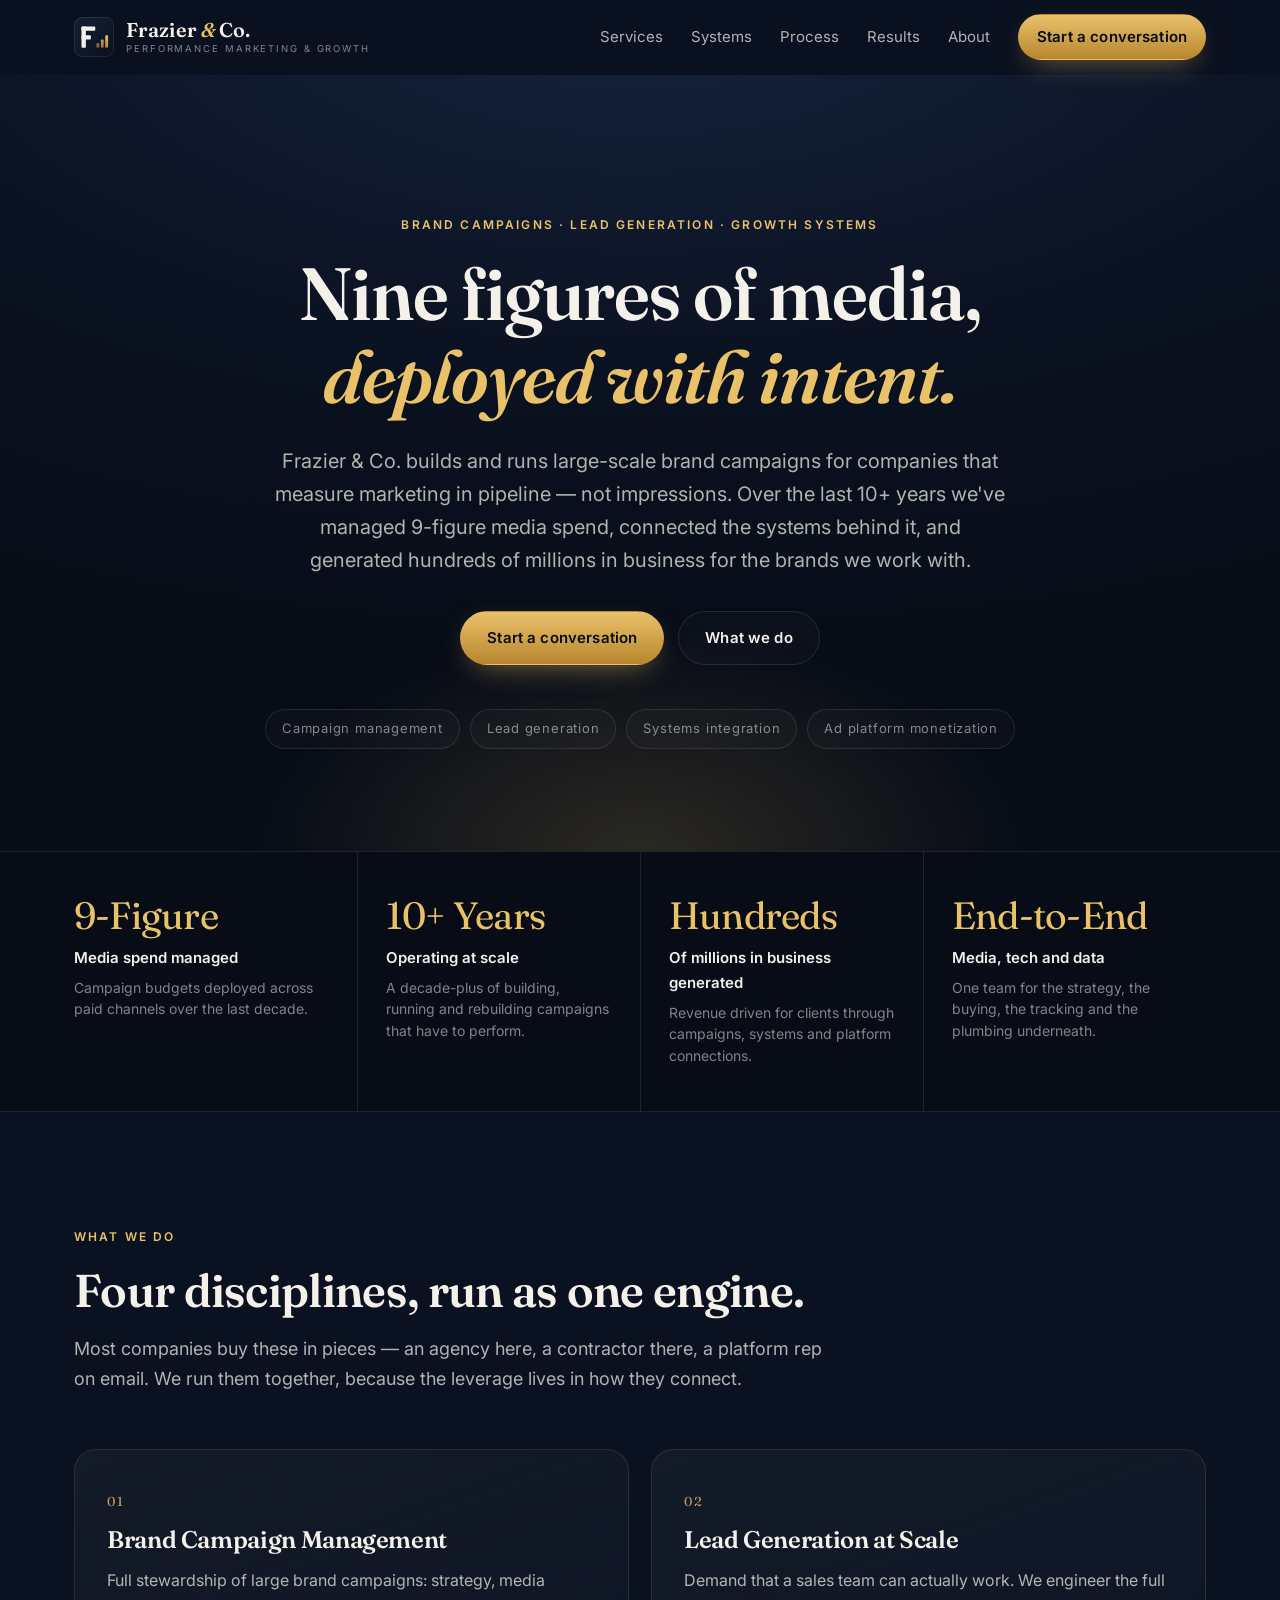
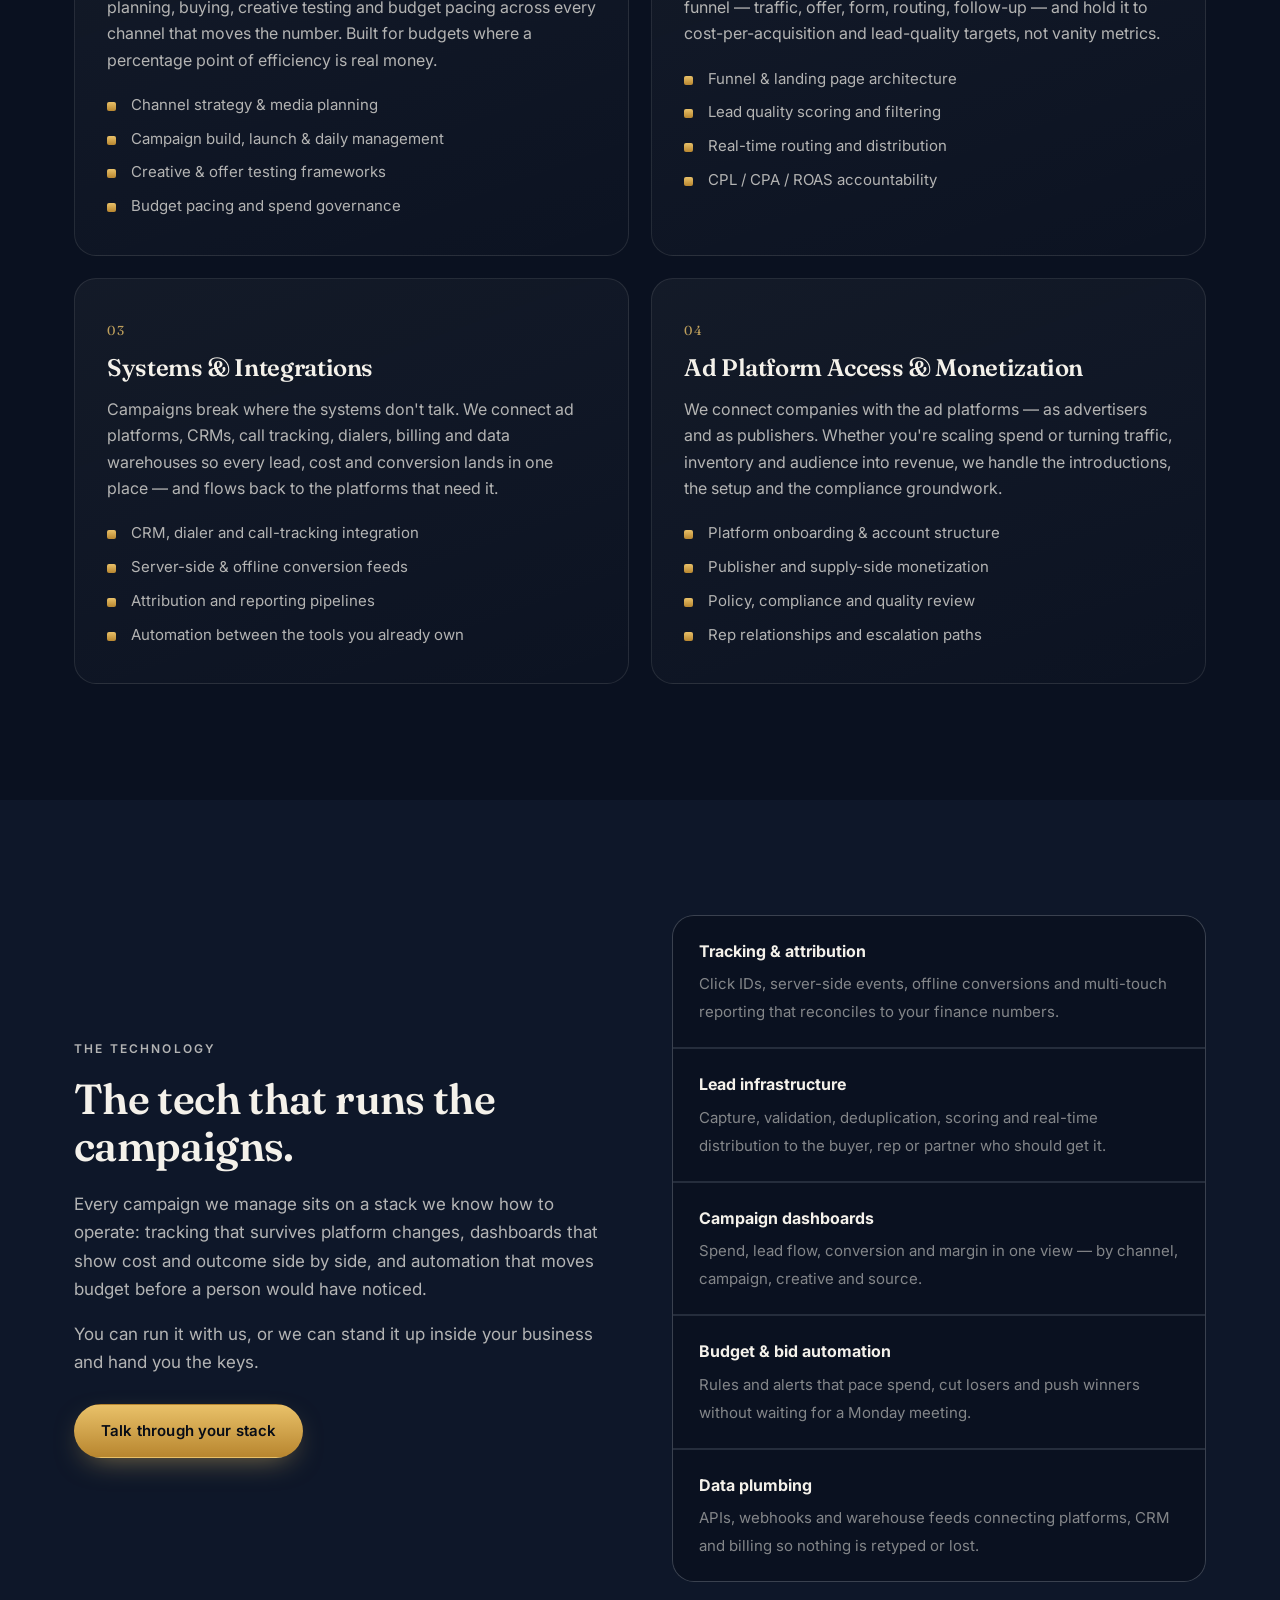
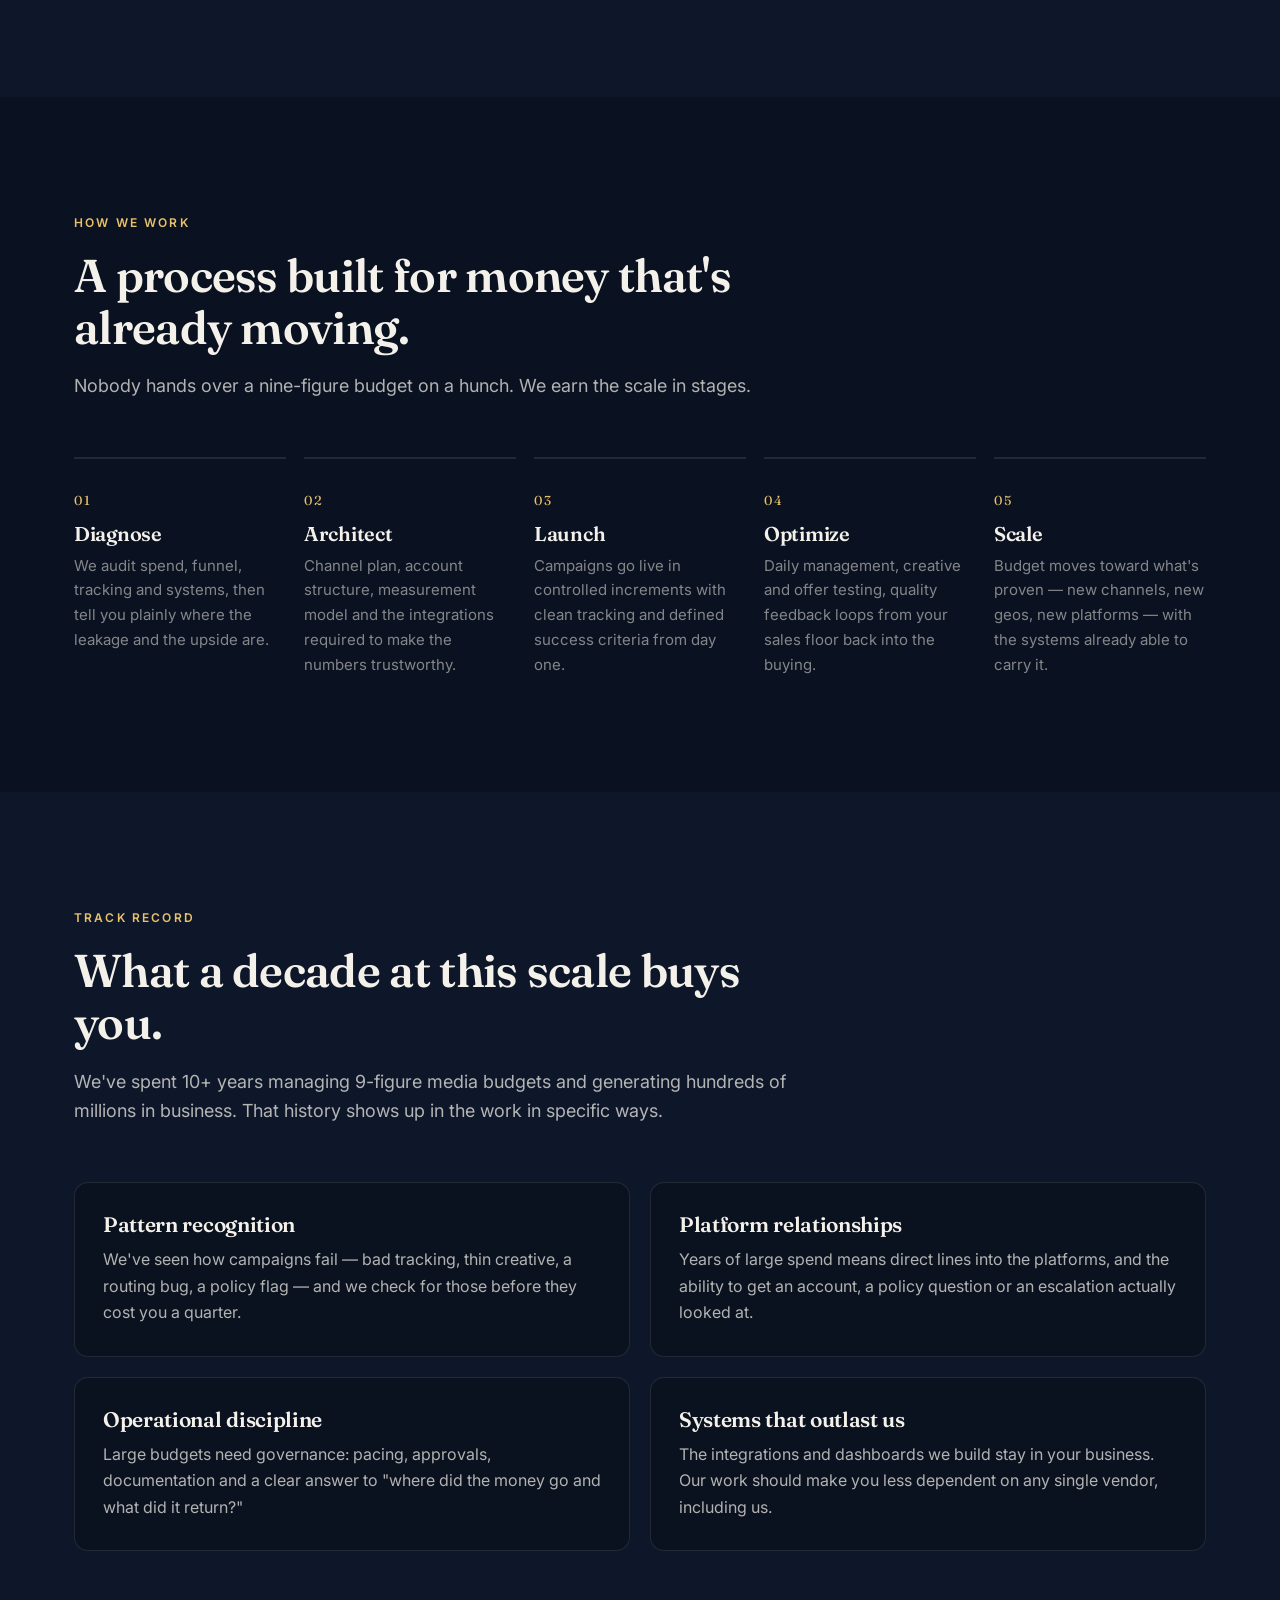
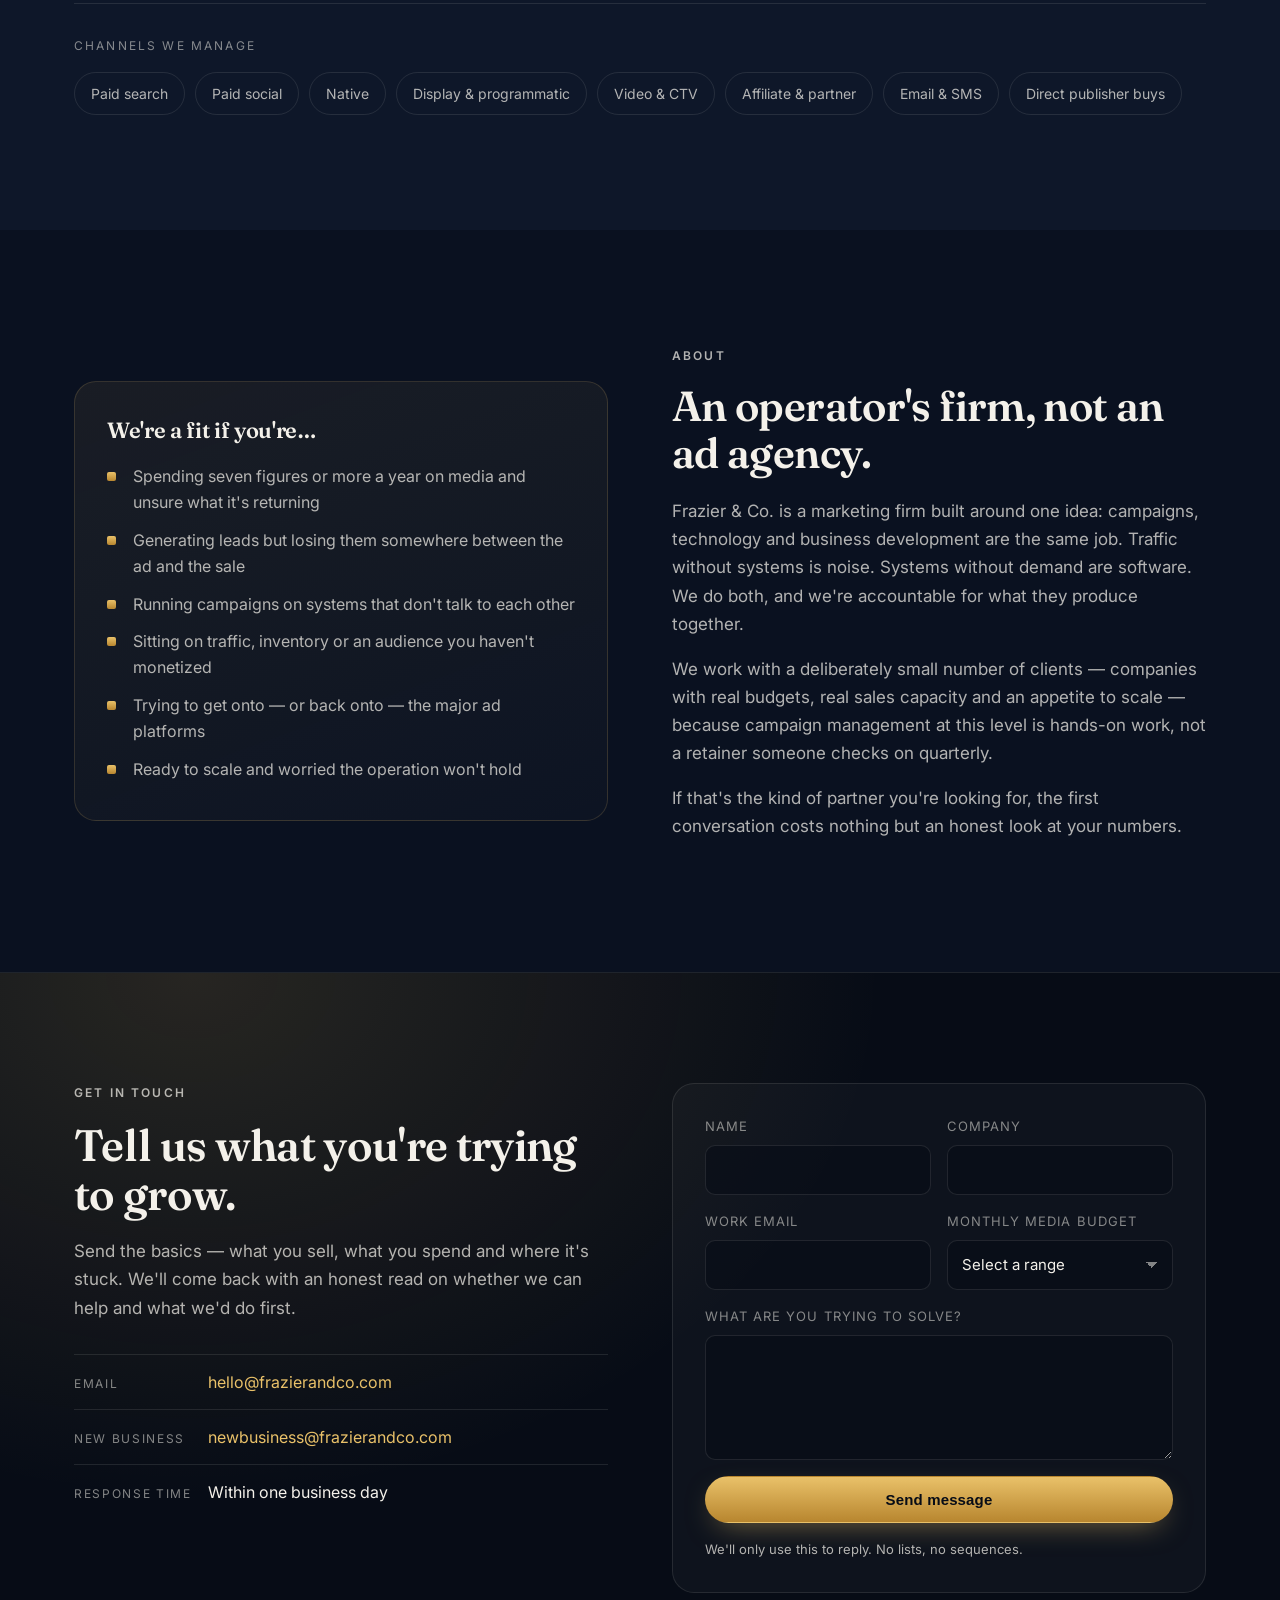
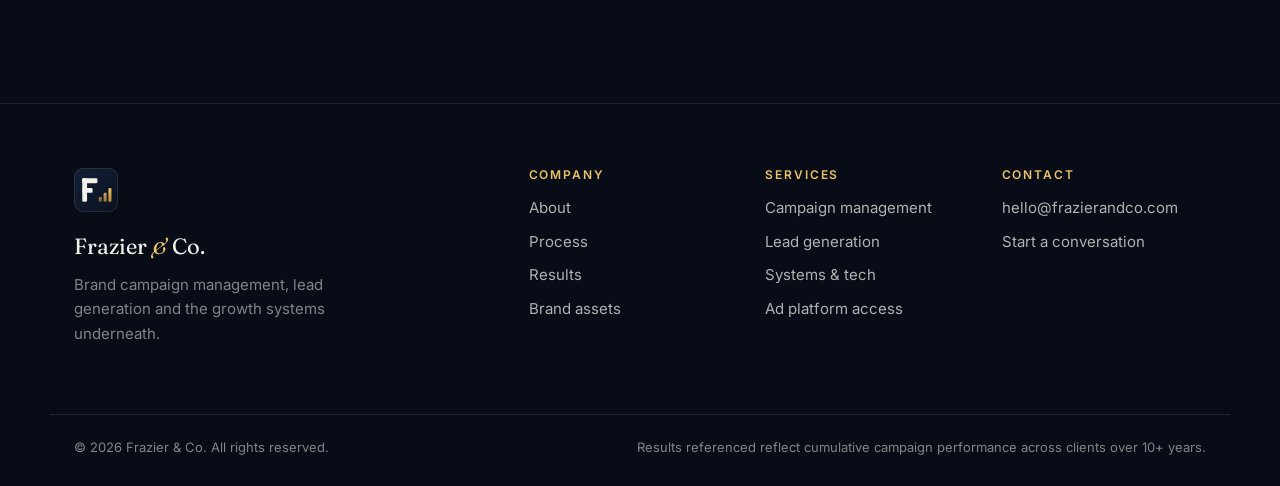
==== index.html @ ba2b641f "Add Frazier & Co. logo system and marketing website Builds the company's identity and public site fr" ====
<!DOCTYPE html>
<html lang="en">
<head>
<meta charset="utf-8">
<meta name="viewport" content="width=device-width, initial-scale=1">
<title>Frazier &amp; Co. — Brand Campaign Management &amp; Lead Generation at Scale</title>
<meta name="description" content="Frazier &amp; Co. builds and runs large-scale brand campaigns for lead generation. 9-figure media spend managed over 10+ years, hundreds of millions in business generated, plus the tech systems and ad-platform connections that make it run.">
<meta name="theme-color" content="#0A1120">
<link rel="icon" href="assets/img/favicon.svg" type="image/svg+xml">
<link rel="canonical" href="https://frazierandco.com/">
<meta property="og:type" content="website">
<meta property="og:title" content="Frazier &amp; Co. — Campaigns, Systems, Growth">
<meta property="og:description" content="Large-scale brand campaign management and lead generation. 9-figure media spend, 10+ years, hundreds of millions in business generated.">
<meta property="og:image" content="https://frazierandco.com/assets/img/og-image.png">
<meta property="og:image:width" content="1200">
<meta property="og:image:height" content="630">
<meta property="og:url" content="https://frazierandco.com/">
<meta name="twitter:card" content="summary_large_image">
<meta name="twitter:title" content="Frazier &amp; Co. — Campaigns, Systems, Growth">
<meta name="twitter:description" content="Large-scale brand campaign management and lead generation. 9-figure media spend, 10+ years, hundreds of millions in business generated.">
<meta name="twitter:image" content="https://frazierandco.com/assets/img/og-image.png">
<link rel="preconnect" href="https://fonts.googleapis.com">
<link rel="preconnect" href="https://fonts.gstatic.com" crossorigin>
<link href="https://fonts.googleapis.com/css2?family=Inter:wght@400;500;600;700&family=Fraunces:opsz,wght@9..144,500;9..144,600&display=swap" rel="stylesheet">
<link rel="stylesheet" href="assets/css/style.css">
</head>
<body>
<a class="skip" href="#main">Skip to content</a>

<header class="nav" id="nav">
  <div class="wrap nav__inner">
    <a class="brand" href="#top" aria-label="Frazier &amp; Co. home">
      <img class="brand__mark" src="assets/img/logo-mark.svg" alt="" width="40" height="40">
      <span class="brand__text">
        <span class="brand__name">Frazier <span class="amp">&amp;</span> Co.</span>
        <span class="brand__tag">Performance Marketing &amp; Growth</span>
      </span>
    </a>
    <nav class="nav__links" id="navLinks" aria-label="Primary">
      <a href="#services">Services</a>
      <a href="#systems">Systems</a>
      <a href="#process">Process</a>
      <a href="#results">Results</a>
      <a href="#about">About</a>
      <a class="btn btn--sm btn--gold" href="#contact">Start a conversation</a>
    </nav>
    <button class="nav__toggle" id="navToggle" aria-expanded="false" aria-controls="navLinks" aria-label="Toggle navigation">
      <span></span><span></span><span></span>
    </button>
  </div>
</header>

<main id="main">
<section class="hero" id="top">
  <div class="hero__glow" aria-hidden="true"></div>
  <div class="wrap hero__inner">
    <p class="eyebrow reveal">Brand campaigns · Lead generation · Growth systems</p>
    <h1 class="hero__title reveal">Nine figures of media, <em>deployed with intent.</em></h1>
    <p class="hero__lede reveal">Frazier &amp; Co. builds and runs large-scale brand campaigns for companies that measure marketing in pipeline — not impressions. Over the last 10+ years we've managed 9-figure media spend, connected the systems behind it, and generated hundreds of millions in business for the brands we work with.</p>
    <div class="hero__cta reveal">
      <a class="btn btn--gold" href="#contact">Start a conversation</a>
      <a class="btn btn--ghost" href="#services">What we do</a>
    </div>
    <ul class="hero__proof reveal" aria-label="At a glance">
      <li>Campaign management</li>
      <li>Lead generation</li>
      <li>Systems integration</li>
      <li>Ad platform monetization</li>
    </ul>
  </div>
</section>

<section class="stats" aria-label="By the numbers">
  <div class="wrap stats__grid">
    <div class="stat reveal">
      <span class="stat__num" data-count="9" data-suffix="-Figure">9-Figure</span>
      <span class="stat__label">Media spend managed</span>
      <span class="stat__note">Campaign budgets deployed across paid channels over the last decade.</span>
    </div>
    <div class="stat reveal">
      <span class="stat__num" data-count="10" data-suffix="+ Years">10+ Years</span>
      <span class="stat__label">Operating at scale</span>
      <span class="stat__note">A decade-plus of building, running and rebuilding campaigns that have to perform.</span>
    </div>
    <div class="stat reveal">
      <span class="stat__num">Hundreds</span>
      <span class="stat__label">Of millions in business generated</span>
      <span class="stat__note">Revenue driven for clients through campaigns, systems and platform connections.</span>
    </div>
    <div class="stat reveal">
      <span class="stat__num">End&#8209;to&#8209;End</span>
      <span class="stat__label">Media, tech and data</span>
      <span class="stat__note">One team for the strategy, the buying, the tracking and the plumbing underneath.</span>
    </div>
  </div>
</section>

<section class="section" id="services">
  <div class="wrap">
    <header class="section__head reveal">
      <p class="eyebrow">What we do</p>
      <h2>Four disciplines, run as one engine.</h2>
      <p class="section__lede">Most companies buy these in pieces — an agency here, a contractor there, a platform rep on email. We run them together, because the leverage lives in how they connect.</p>
    </header>
    <div class="cards">
      <article class="card reveal">
        <span class="card__num">01</span>
        <h3>Brand Campaign Management</h3>
        <p>Full stewardship of large brand campaigns: strategy, media planning, buying, creative testing and budget pacing across every channel that moves the number. Built for budgets where a percentage point of efficiency is real money.</p>
        <ul class="ticks">
          <li>Channel strategy &amp; media planning</li>
          <li>Campaign build, launch &amp; daily management</li>
          <li>Creative &amp; offer testing frameworks</li>
          <li>Budget pacing and spend governance</li>
        </ul>
      </article>
      <article class="card reveal">
        <span class="card__num">02</span>
        <h3>Lead Generation at Scale</h3>
        <p>Demand that a sales team can actually work. We engineer the full funnel — traffic, offer, form, routing, follow-up — and hold it to cost-per-acquisition and lead-quality targets, not vanity metrics.</p>
        <ul class="ticks">
          <li>Funnel &amp; landing page architecture</li>
          <li>Lead quality scoring and filtering</li>
          <li>Real-time routing and distribution</li>
          <li>CPL / CPA / ROAS accountability</li>
        </ul>
      </article>
      <article class="card reveal">
        <span class="card__num">03</span>
        <h3>Systems &amp; Integrations</h3>
        <p>Campaigns break where the systems don't talk. We connect ad platforms, CRMs, call tracking, dialers, billing and data warehouses so every lead, cost and conversion lands in one place — and flows back to the platforms that need it.</p>
        <ul class="ticks">
          <li>CRM, dialer and call-tracking integration</li>
          <li>Server-side &amp; offline conversion feeds</li>
          <li>Attribution and reporting pipelines</li>
          <li>Automation between the tools you already own</li>
        </ul>
      </article>
      <article class="card reveal">
        <span class="card__num">04</span>
        <h3>Ad Platform Access &amp; Monetization</h3>
        <p>We connect companies with the ad platforms — as advertisers and as publishers. Whether you're scaling spend or turning traffic, inventory and audience into revenue, we handle the introductions, the setup and the compliance groundwork.</p>
        <ul class="ticks">
          <li>Platform onboarding &amp; account structure</li>
          <li>Publisher and supply-side monetization</li>
          <li>Policy, compliance and quality review</li>
          <li>Rep relationships and escalation paths</li>
        </ul>
      </article>
    </div>
  </div>
</section>

<section class="section section--alt" id="systems">
  <div class="wrap split">
    <div class="split__text reveal">
      <p class="eyebrow">The technology</p>
      <h2>The tech that runs the campaigns.</h2>
      <p>Every campaign we manage sits on a stack we know how to operate: tracking that survives platform changes, dashboards that show cost and outcome side by side, and automation that moves budget before a person would have noticed.</p>
      <p>You can run it with us, or we can stand it up inside your business and hand you the keys.</p>
      <div class="split__cta">
        <a class="btn btn--gold" href="#contact">Talk through your stack</a>
      </div>
    </div>
    <ul class="tech reveal">
      <li><strong>Tracking &amp; attribution</strong><span>Click IDs, server-side events, offline conversions and multi-touch reporting that reconciles to your finance numbers.</span></li>
      <li><strong>Lead infrastructure</strong><span>Capture, validation, deduplication, scoring and real-time distribution to the buyer, rep or partner who should get it.</span></li>
      <li><strong>Campaign dashboards</strong><span>Spend, lead flow, conversion and margin in one view — by channel, campaign, creative and source.</span></li>
      <li><strong>Budget &amp; bid automation</strong><span>Rules and alerts that pace spend, cut losers and push winners without waiting for a Monday meeting.</span></li>
      <li><strong>Data plumbing</strong><span>APIs, webhooks and warehouse feeds connecting platforms, CRM and billing so nothing is retyped or lost.</span></li>
    </ul>
  </div>
</section>

<section class="section" id="process">
  <div class="wrap">
    <header class="section__head reveal">
      <p class="eyebrow">How we work</p>
      <h2>A process built for money that's already moving.</h2>
      <p class="section__lede">Nobody hands over a nine-figure budget on a hunch. We earn the scale in stages.</p>
    </header>
    <ol class="steps">
      <li class="step reveal"><span class="step__n">01</span><h3>Diagnose</h3><p>We audit spend, funnel, tracking and systems, then tell you plainly where the leakage and the upside are.</p></li>
      <li class="step reveal"><span class="step__n">02</span><h3>Architect</h3><p>Channel plan, account structure, measurement model and the integrations required to make the numbers trustworthy.</p></li>
      <li class="step reveal"><span class="step__n">03</span><h3>Launch</h3><p>Campaigns go live in controlled increments with clean tracking and defined success criteria from day one.</p></li>
      <li class="step reveal"><span class="step__n">04</span><h3>Optimize</h3><p>Daily management, creative and offer testing, quality feedback loops from your sales floor back into the buying.</p></li>
      <li class="step reveal"><span class="step__n">05</span><h3>Scale</h3><p>Budget moves toward what's proven — new channels, new geos, new platforms — with the systems already able to carry it.</p></li>
    </ol>
  </div>
</section>

<section class="section section--alt" id="results">
  <div class="wrap">
    <header class="section__head reveal">
      <p class="eyebrow">Track record</p>
      <h2>What a decade at this scale buys you.</h2>
      <p class="section__lede">We've spent 10+ years managing 9-figure media budgets and generating hundreds of millions in business. That history shows up in the work in specific ways.</p>
    </header>
    <div class="results">
      <div class="result reveal"><h3>Pattern recognition</h3><p>We've seen how campaigns fail — bad tracking, thin creative, a routing bug, a policy flag — and we check for those before they cost you a quarter.</p></div>
      <div class="result reveal"><h3>Platform relationships</h3><p>Years of large spend means direct lines into the platforms, and the ability to get an account, a policy question or an escalation actually looked at.</p></div>
      <div class="result reveal"><h3>Operational discipline</h3><p>Large budgets need governance: pacing, approvals, documentation and a clear answer to "where did the money go and what did it return?"</p></div>
      <div class="result reveal"><h3>Systems that outlast us</h3><p>The integrations and dashboards we build stay in your business. Our work should make you less dependent on any single vendor, including us.</p></div>
    </div>
    <div class="channels reveal">
      <p class="channels__label">Channels we manage</p>
      <ul>
        <li>Paid search</li><li>Paid social</li><li>Native</li><li>Display &amp; programmatic</li>
        <li>Video &amp; CTV</li><li>Affiliate &amp; partner</li><li>Email &amp; SMS</li><li>Direct publisher buys</li>
      </ul>
    </div>
  </div>
</section>

<section class="section" id="about">
  <div class="wrap split split--reverse">
    <div class="split__text reveal">
      <p class="eyebrow">About</p>
      <h2>An operator's firm, not an ad agency.</h2>
      <p>Frazier &amp; Co. is a marketing firm built around one idea: campaigns, technology and business development are the same job. Traffic without systems is noise. Systems without demand are software. We do both, and we're accountable for what they produce together.</p>
      <p>We work with a deliberately small number of clients — companies with real budgets, real sales capacity and an appetite to scale — because campaign management at this level is hands-on work, not a retainer someone checks on quarterly.</p>
      <p>If that's the kind of partner you're looking for, the first conversation costs nothing but an honest look at your numbers.</p>
    </div>
    <div class="who reveal">
      <h3>We're a fit if you're…</h3>
      <ul class="ticks ticks--lg">
        <li>Spending seven figures or more a year on media and unsure what it's returning</li>
        <li>Generating leads but losing them somewhere between the ad and the sale</li>
        <li>Running campaigns on systems that don't talk to each other</li>
        <li>Sitting on traffic, inventory or an audience you haven't monetized</li>
        <li>Trying to get onto — or back onto — the major ad platforms</li>
        <li>Ready to scale and worried the operation won't hold</li>
      </ul>
    </div>
  </div>
</section>

<section class="cta" id="contact">
  <div class="wrap cta__inner">
    <div class="cta__text reveal">
      <p class="eyebrow">Get in touch</p>
      <h2>Tell us what you're trying to grow.</h2>
      <p>Send the basics — what you sell, what you spend and where it's stuck. We'll come back with an honest read on whether we can help and what we'd do first.</p>
      <dl class="contact-list">
        <div><dt>Email</dt><dd><a href="mailto:hello@frazierandco.com">hello@frazierandco.com</a></dd></div>
        <div><dt>New business</dt><dd><a href="mailto:newbusiness@frazierandco.com">newbusiness@frazierandco.com</a></dd></div>
        <div><dt>Response time</dt><dd>Within one business day</dd></div>
      </dl>
    </div>
    <form class="form reveal" id="contactForm" novalidate>
      <div class="field">
        <label for="name">Name</label>
        <input id="name" name="name" type="text" autocomplete="name" required>
      </div>
      <div class="field">
        <label for="company">Company</label>
        <input id="company" name="company" type="text" autocomplete="organization">
      </div>
      <div class="field">
        <label for="email">Work email</label>
        <input id="email" name="email" type="email" autocomplete="email" required>
      </div>
      <div class="field">
        <label for="budget">Monthly media budget</label>
        <select id="budget" name="budget">
          <option value="">Select a range</option>
          <option>Under $50k</option>
          <option>$50k – $250k</option>
          <option>$250k – $1M</option>
          <option>$1M+</option>
          <option>Not buying media yet</option>
        </select>
      </div>
      <div class="field field--full">
        <label for="message">What are you trying to solve?</label>
        <textarea id="message" name="message" rows="4" required></textarea>
      </div>
      <button class="btn btn--gold btn--full" type="submit">Send message</button>
      <p class="form__note" id="formNote" role="status">We'll only use this to reply. No lists, no sequences.</p>
    </form>
  </div>
</section>
</main>

<footer class="footer">
  <div class="wrap footer__inner">
    <div class="footer__brand">
      <img src="assets/img/logo-mark.svg" alt="" width="44" height="44">
      <p class="footer__name">Frazier <span class="amp">&amp;</span> Co.</p>
      <p class="footer__blurb">Brand campaign management, lead generation and the growth systems underneath.</p>
    </div>
    <nav class="footer__nav" aria-label="Footer">
      <div>
        <h4>Company</h4>
        <a href="#about">About</a>
        <a href="#process">Process</a>
        <a href="#results">Results</a>
        <a href="brand.html">Brand assets</a>
      </div>
      <div>
        <h4>Services</h4>
        <a href="#services">Campaign management</a>
        <a href="#services">Lead generation</a>
        <a href="#systems">Systems &amp; tech</a>
        <a href="#services">Ad platform access</a>
      </div>
      <div>
        <h4>Contact</h4>
        <a href="mailto:hello@frazierandco.com">hello@frazierandco.com</a>
        <a href="#contact">Start a conversation</a>
      </div>
    </nav>
  </div>
  <div class="wrap footer__base">
    <p>&copy; <span id="year">2026</span> Frazier &amp; Co. All rights reserved.</p>
    <p>Results referenced reflect cumulative campaign performance across clients over 10+ years.</p>
  </div>
</footer>

<script src="assets/js/main.js"></script>
</body>
</html>
---- assets/css/style.css ----
/* Frazier & Co. — brand stylesheet
   Palette: ink navy ground, bone type, gold accent. */

:root{
  --ink-900:#070C16;
  --ink-800:#0A1120;
  --ink-700:#0E1729;
  --ink-600:#132038;
  --line:rgba(233,193,105,.16);
  --line-soft:rgba(244,241,234,.10);
  --bone:#F4F1EA;
  --bone-dim:rgba(244,241,234,.72);
  --bone-faint:rgba(244,241,234,.52);
  --gold:#E9C169;
  --gold-deep:#B8862F;
  --radius:14px;
  --radius-lg:22px;
  --wrap:1180px;
  --sans:'Inter','Helvetica Neue',Helvetica,Arial,sans-serif;
  --display:'Fraunces',Georgia,'Times New Roman',serif;
  --ease:cubic-bezier(.22,.61,.36,1);
}

*,*::before,*::after{box-sizing:border-box}
html{scroll-behavior:smooth;-webkit-text-size-adjust:100%}
body{
  margin:0;background:var(--ink-800);color:var(--bone);
  font-family:var(--sans);font-size:17px;line-height:1.65;
  -webkit-font-smoothing:antialiased;overflow-x:hidden;
}
img{max-width:100%;display:block}
a{color:inherit}
h1,h2,h3,h4{font-family:var(--display);font-weight:600;line-height:1.12;letter-spacing:-.015em;margin:0}
p{margin:0 0 1em}
.wrap{width:100%;max-width:var(--wrap);margin:0 auto;padding:0 24px}
.skip{position:absolute;left:-9999px}
.skip:focus{left:16px;top:16px;z-index:100;background:var(--gold);color:var(--ink-900);padding:10px 16px;border-radius:8px}
:focus-visible{outline:2px solid var(--gold);outline-offset:3px}
.amp{font-family:var(--display);font-style:italic;color:var(--gold)}

.eyebrow{
  font-size:12px;letter-spacing:.18em;text-transform:uppercase;
  color:var(--gold);font-weight:600;margin:0 0 18px;
}

/* ---------- buttons ---------- */
.btn{
  display:inline-flex;align-items:center;justify-content:center;gap:8px;
  font-size:15px;font-weight:600;letter-spacing:.01em;text-decoration:none;
  padding:14px 26px;border-radius:999px;border:1px solid transparent;cursor:pointer;
  white-space:nowrap;flex:0 0 auto;
  transition:transform .2s var(--ease),background .2s var(--ease),border-color .2s var(--ease),box-shadow .2s var(--ease);
}
.btn--gold{
  background:linear-gradient(180deg,var(--gold),var(--gold-deep));color:var(--ink-900);
  box-shadow:0 10px 30px -12px rgba(233,193,105,.6);
}
.btn--gold:hover{transform:translateY(-2px);box-shadow:0 16px 38px -14px rgba(233,193,105,.75)}
.btn--ghost{border-color:var(--line-soft);color:var(--bone);background:rgba(244,241,234,.02)}
.btn--ghost:hover{border-color:var(--gold);color:var(--gold);transform:translateY(-2px)}
.btn--sm{padding:10px 18px;font-size:14px}
.btn--full{width:100%}

/* ---------- nav ---------- */
.nav{position:sticky;top:0;z-index:60;backdrop-filter:blur(14px);
  background:rgba(10,17,32,.72);border-bottom:1px solid transparent;transition:border-color .3s,background .3s}
.nav.is-stuck{border-bottom-color:var(--line-soft);background:rgba(7,12,22,.92)}
.nav__inner{display:flex;align-items:center;justify-content:space-between;gap:20px;height:74px}
.brand{display:flex;align-items:center;gap:12px;text-decoration:none}
.brand__mark{width:40px;height:40px}
.brand__text{display:flex;flex-direction:column;line-height:1.1}
.brand__name{font-family:var(--display);font-size:20px;font-weight:600;letter-spacing:.005em}
.brand__tag{font-size:9.5px;letter-spacing:.2em;text-transform:uppercase;color:var(--bone-faint);margin-top:3px}
.nav__links{display:flex;align-items:center;gap:28px}
.nav__links a{font-size:15px;text-decoration:none;color:var(--bone-dim);white-space:nowrap;transition:color .2s}
.nav__links a:hover{color:var(--bone)}
.nav__links .btn{color:var(--ink-900)}
.nav__toggle{display:none;flex-direction:column;gap:5px;background:none;border:0;padding:10px;cursor:pointer}
.nav__toggle span{display:block;width:22px;height:2px;background:var(--bone);transition:transform .25s var(--ease),opacity .2s}
.nav__toggle[aria-expanded="true"] span:nth-child(1){transform:translateY(7px) rotate(45deg)}
.nav__toggle[aria-expanded="true"] span:nth-child(2){opacity:0}
.nav__toggle[aria-expanded="true"] span:nth-child(3){transform:translateY(-7px) rotate(-45deg)}

/* ---------- hero ---------- */
.hero{position:relative;padding:clamp(72px,11vw,140px) 0 clamp(64px,8vw,104px);overflow:hidden;
  background:radial-gradient(120% 90% at 50% -10%,#16233d 0%,var(--ink-800) 55%,var(--ink-900) 100%)}
.hero__glow{position:absolute;inset:auto 50% -40% auto;transform:translateX(50%);
  width:min(1100px,120vw);height:620px;pointer-events:none;
  background:radial-gradient(closest-side,rgba(233,193,105,.16),transparent 72%);filter:blur(10px)}
.hero__inner{position:relative;max-width:920px;text-align:center}
.hero__title{font-size:clamp(40px,6.4vw,74px)}
.hero__title em{font-style:italic;color:var(--gold);display:block}
.hero__lede{font-size:clamp(17px,1.6vw,20px);color:var(--bone-dim);max-width:730px;margin:26px auto 34px}
.hero__cta{display:flex;gap:14px;justify-content:center;flex-wrap:wrap}
.hero__proof{list-style:none;display:flex;flex-wrap:wrap;justify-content:center;gap:10px;
  margin:44px 0 0;padding:0}
.hero__proof li{font-size:13px;letter-spacing:.06em;color:var(--bone-faint);
  border:1px solid var(--line-soft);border-radius:999px;padding:8px 16px;background:rgba(244,241,234,.02)}

/* ---------- stats ---------- */
.stats{background:var(--ink-900);border-block:1px solid var(--line-soft)}
.stats__grid{display:grid;grid-template-columns:repeat(4,1fr);gap:0}
.stat{padding:44px 28px;border-left:1px solid var(--line-soft)}
.stat:first-child{border-left:0;padding-left:0}
.stat__num{display:flex;align-items:baseline;gap:.3em;flex-wrap:wrap;
  font-family:var(--display);font-size:clamp(28px,3.2vw,38px);
  color:var(--gold);line-height:1.05;letter-spacing:-.02em;min-height:1.05em}
.stat__label{display:block;margin-top:10px;font-weight:600;font-size:15px}
.stat__note{display:block;margin-top:6px;font-size:14px;color:var(--bone-faint);line-height:1.55}

/* ---------- sections ---------- */
section[id]{scroll-margin-top:92px}
.section{padding:clamp(72px,9vw,120px) 0}
.section--alt{background:var(--ink-700)}
.section__head{max-width:760px;margin-bottom:56px}
.section__head h2{font-size:clamp(30px,4.2vw,46px)}
.section__lede{color:var(--bone-dim);margin-top:18px;font-size:18px}

/* ---------- service cards ---------- */
.cards{display:grid;grid-template-columns:repeat(2,1fr);gap:22px}
.card{position:relative;padding:36px 32px;border:1px solid var(--line-soft);border-radius:var(--radius-lg);
  background:linear-gradient(160deg,rgba(244,241,234,.045),rgba(244,241,234,.012));
  transition:border-color .3s var(--ease),transform .3s var(--ease),box-shadow .3s var(--ease)}
.card:hover{border-color:var(--line);transform:translateY(-4px);box-shadow:0 30px 60px -40px rgba(0,0,0,.9)}
.card__num{font-family:var(--display);font-size:13px;letter-spacing:.16em;color:var(--gold);opacity:.8}
.card h3{font-size:24px;margin:12px 0 14px}
.card p{color:var(--bone-dim);font-size:16px}
.ticks{list-style:none;margin:20px 0 0;padding:0;display:grid;gap:9px}
.ticks li{position:relative;padding-left:24px;font-size:15px;color:var(--bone-dim)}
.ticks li::before{content:"";position:absolute;left:0;top:9px;width:9px;height:9px;border-radius:2px;
  background:linear-gradient(180deg,var(--gold),var(--gold-deep))}
.ticks--lg li{font-size:16px;padding-left:26px;margin-bottom:2px}

/* ---------- split ---------- */
.split{display:grid;grid-template-columns:1fr 1fr;gap:clamp(32px,5vw,72px);align-items:center}
.split--reverse .split__text{order:2}
.split__text h2{font-size:clamp(28px,3.8vw,42px);margin-bottom:20px}
.split__text p{color:var(--bone-dim)}
.split__cta{margin-top:28px}
.tech{list-style:none;margin:0;padding:0;display:grid;gap:2px;border:1px solid var(--line-soft);
  border-radius:var(--radius-lg);overflow:hidden;background:var(--line-soft)}
.tech li{background:var(--ink-800);padding:22px 26px}
.tech strong{display:block;font-size:16px;margin-bottom:5px}
.tech span{font-size:15px;color:var(--bone-faint);line-height:1.55}
.who{border:1px solid var(--line);border-radius:var(--radius-lg);padding:36px 32px;
  background:linear-gradient(160deg,rgba(233,193,105,.07),rgba(244,241,234,.015))}
.who h3{font-size:22px;margin-bottom:20px}

/* ---------- steps ---------- */
.steps{list-style:none;margin:0;padding:0;display:grid;grid-template-columns:repeat(5,1fr);gap:18px;counter-reset:s}
.step{padding-top:26px;border-top:2px solid var(--line-soft);position:relative;transition:border-color .3s}
.step:hover{border-top-color:var(--gold)}
.step__n{font-family:var(--display);font-size:13px;letter-spacing:.16em;color:var(--gold)}
.step h3{font-size:20px;margin:10px 0 8px}
.step p{font-size:15px;color:var(--bone-faint);margin:0}

/* ---------- results ---------- */
.results{display:grid;grid-template-columns:repeat(2,1fr);gap:20px}
.result{padding:30px 28px;border-radius:var(--radius);border:1px solid var(--line-soft);background:rgba(7,12,22,.45)}
.result h3{font-size:21px;margin-bottom:10px}
.result p{color:var(--bone-dim);font-size:16px;margin:0}
.channels{margin-top:52px;padding-top:32px;border-top:1px solid var(--line-soft)}
.channels__label{font-size:12px;letter-spacing:.18em;text-transform:uppercase;color:var(--bone-faint);margin-bottom:16px}
.channels ul{list-style:none;display:flex;flex-wrap:wrap;gap:10px;margin:0;padding:0}
.channels li{font-size:14px;padding:9px 16px;border-radius:999px;border:1px solid var(--line-soft);color:var(--bone-dim)}

/* ---------- cta / form ---------- */
.cta{padding:clamp(72px,9vw,110px) 0;background:
  radial-gradient(90% 120% at 15% 0%,rgba(233,193,105,.14),transparent 60%),var(--ink-900);
  border-top:1px solid var(--line-soft)}
.cta__inner{display:grid;grid-template-columns:1fr 1fr;gap:clamp(32px,5vw,72px);align-items:start}
.cta h2{font-size:clamp(30px,4vw,44px);margin-bottom:18px}
.cta p{color:var(--bone-dim)}
.contact-list{margin:32px 0 0;display:grid;gap:14px}
.contact-list div{display:flex;gap:14px;align-items:baseline;border-top:1px solid var(--line-soft);padding-top:14px}
.contact-list dt{font-size:12px;letter-spacing:.14em;text-transform:uppercase;color:var(--bone-faint);min-width:120px}
.contact-list dd{margin:0;font-size:16px}
.contact-list a{color:var(--gold);text-decoration:none}
.contact-list a:hover{text-decoration:underline}
.form{display:grid;grid-template-columns:1fr 1fr;gap:16px;
  padding:32px;border:1px solid var(--line-soft);border-radius:var(--radius-lg);background:rgba(244,241,234,.03)}
.field{display:flex;flex-direction:column;gap:7px}
.field--full{grid-column:1/-1}
.form .btn{grid-column:1/-1}
label{font-size:13px;letter-spacing:.08em;text-transform:uppercase;color:var(--bone-faint)}
input,select,textarea{
  font:inherit;font-size:15px;color:var(--bone);background:rgba(7,12,22,.6);
  border:1px solid var(--line-soft);border-radius:10px;padding:12px 14px;width:100%;
  transition:border-color .2s,background .2s}
textarea{resize:vertical}
input:focus,select:focus,textarea:focus{outline:none;border-color:var(--gold);background:rgba(7,12,22,.85)}
input:user-invalid,textarea:user-invalid{border-color:#E4776A}
select{appearance:none;background-image:linear-gradient(45deg,transparent 50%,var(--bone-faint) 50%),linear-gradient(135deg,var(--bone-faint) 50%,transparent 50%);
  background-position:calc(100% - 20px) 21px,calc(100% - 14px) 21px;background-size:6px 6px;background-repeat:no-repeat}
select option{background:var(--ink-700)}
.form__note{grid-column:1/-1;margin:0;font-size:13px;color:var(--bone-faint)}
.form__note.is-ok{color:var(--gold)}

/* ---------- footer ---------- */
.footer{background:var(--ink-900);border-top:1px solid var(--line-soft);padding:64px 0 28px}
.footer__inner{display:grid;grid-template-columns:1.2fr 2fr;gap:48px}
.footer__brand img{margin-bottom:16px}
.footer__name{font-family:var(--display);font-size:22px;margin:0 0 8px}
.footer__blurb{color:var(--bone-faint);font-size:15px;max-width:320px}
.footer__nav{display:grid;grid-template-columns:repeat(3,1fr);gap:32px}
.footer__nav h4{font-size:12px;letter-spacing:.16em;text-transform:uppercase;color:var(--gold);
  font-family:var(--sans);font-weight:600;margin-bottom:14px}
.footer__nav a{display:block;font-size:15px;color:var(--bone-dim);text-decoration:none;margin-bottom:9px}
.footer__nav a:hover{color:var(--bone)}
.footer__base{display:flex;justify-content:space-between;gap:20px;flex-wrap:wrap;
  margin-top:52px;padding-top:22px;border-top:1px solid var(--line-soft)}
.footer__base p{margin:0;font-size:13px;color:var(--bone-faint)}

/* ---------- reveal ---------- */
.js .reveal{opacity:0;transform:translateY(18px);transition:opacity .7s var(--ease),transform .7s var(--ease)}
.js .reveal.is-in{opacity:1;transform:none}

/* ---------- responsive ---------- */
@media (max-width:960px){
  .nav__toggle{display:flex}
  .nav__links{position:fixed;inset:74px 0 auto 0;flex-direction:column;align-items:stretch;gap:0;
    background:var(--ink-900);border-bottom:1px solid var(--line-soft);padding:8px 24px 24px;
    transform:translateY(-120%);transition:transform .32s var(--ease);}
  .nav__links.is-open{transform:none}
  .nav__links a:not(.btn){padding:14px 0;border-bottom:1px solid var(--line-soft)}
  .nav__links .btn{margin-top:16px;justify-content:center;border-bottom:0}
  /* Compact nav (brand page) stays in flow — no toggle needed */
  .nav__links--static{position:static;transform:none;flex-direction:row;align-items:center;
    flex:0 0 auto;gap:16px;background:none;border:0;padding:0}
  .nav__links--static a:not(.btn){padding:0;border-bottom:0}
  .nav__links--static .btn{margin-top:0}
  .stats__grid{grid-template-columns:repeat(2,1fr)}
  .stat{padding:32px 20px;border-left:1px solid var(--line-soft)}
  .stat:first-child{padding-left:20px;border-left:0}
  .stat:nth-child(3){border-left:0;padding-left:20px}
  .stat:nth-child(n+3){border-top:1px solid var(--line-soft)}
  .cards,.results{grid-template-columns:1fr}
  .split,.cta__inner,.footer__inner{grid-template-columns:1fr}
  .split--reverse .split__text{order:0}
  .steps{grid-template-columns:repeat(2,1fr);gap:26px}
}
@media (max-width:620px){
  body{font-size:16px}
  .steps,.footer__nav{grid-template-columns:1fr}
  .stats__grid{grid-template-columns:1fr}
  .stat{border-left:0!important;padding-left:20px!important;border-top:1px solid var(--line-soft)}
  .stats__grid .stat:first-child{border-top:0}
  .form{grid-template-columns:1fr;padding:24px}
  .brand__tag{display:none}
  .contact-list div{flex-direction:column;gap:4px}
}
@media (prefers-reduced-motion:reduce){
  *{animation:none!important;transition:none!important;scroll-behavior:auto!important}
  .reveal{opacity:1;transform:none}
}
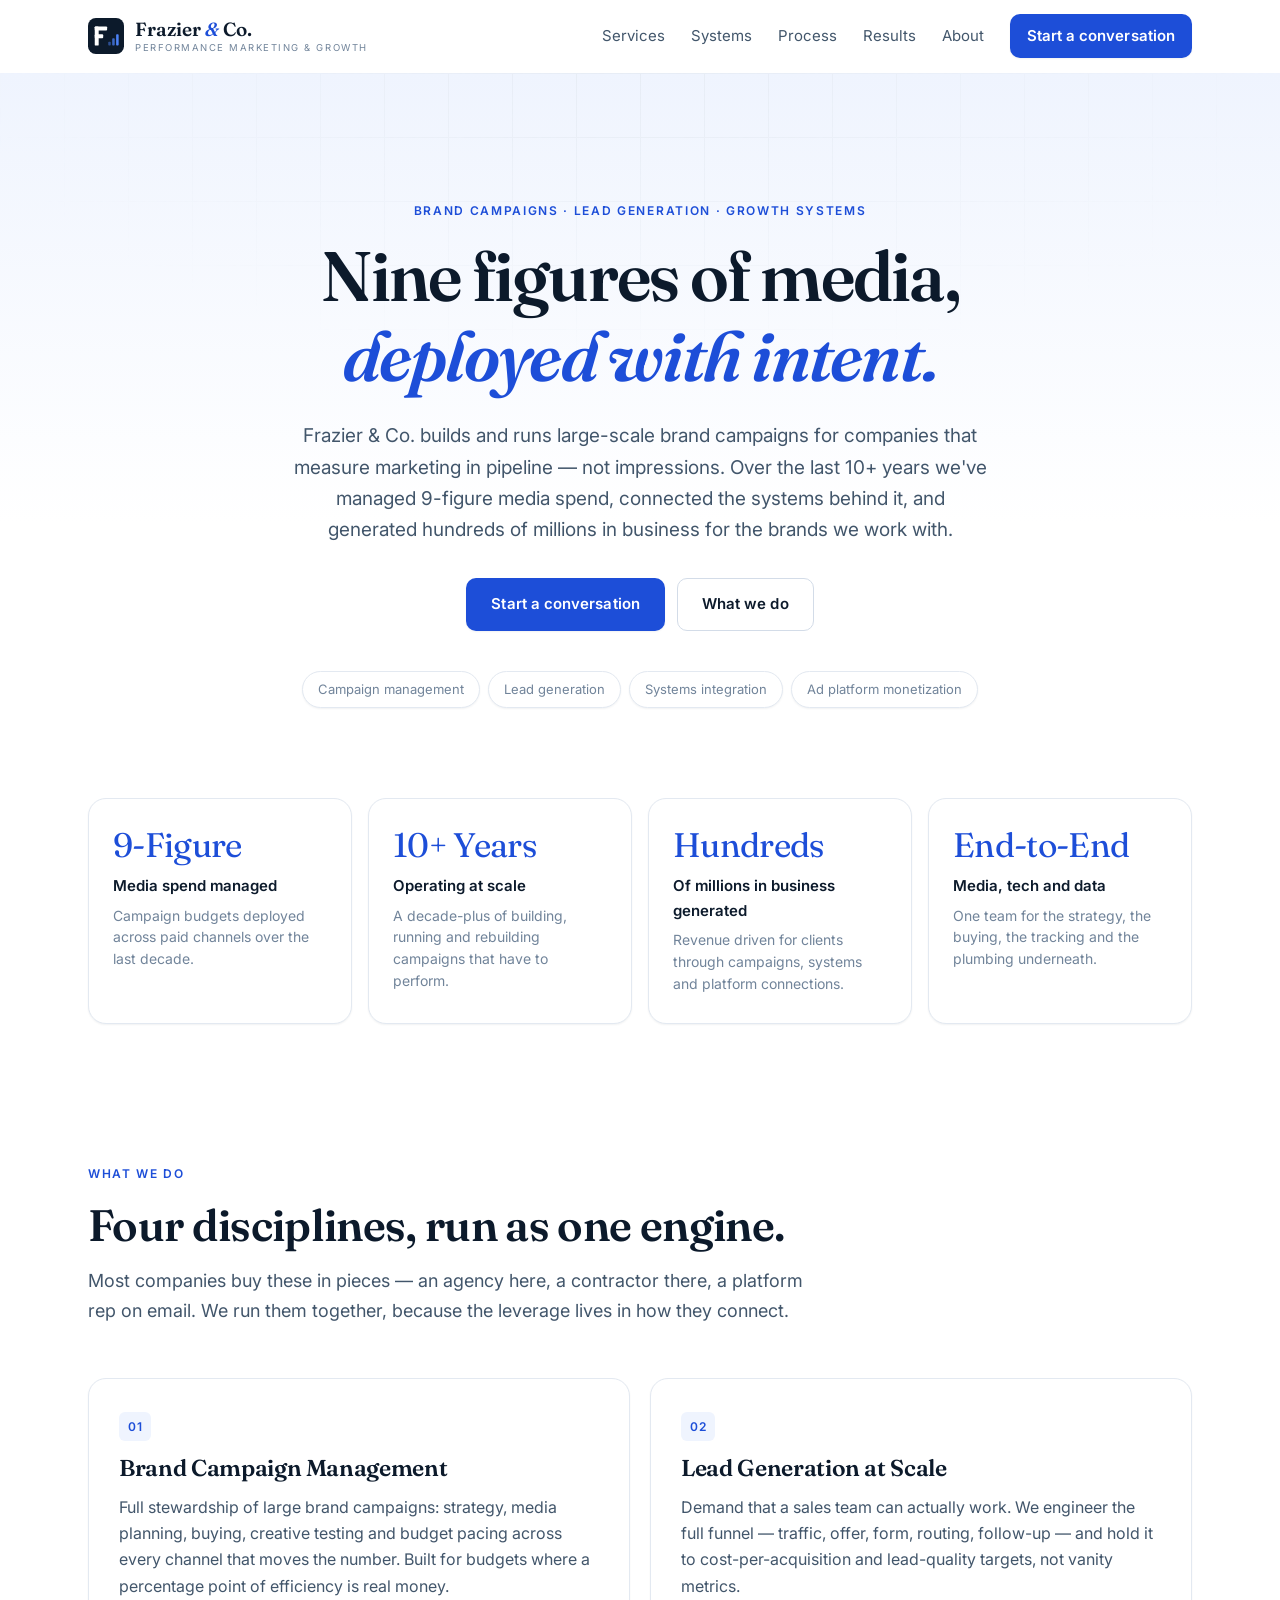
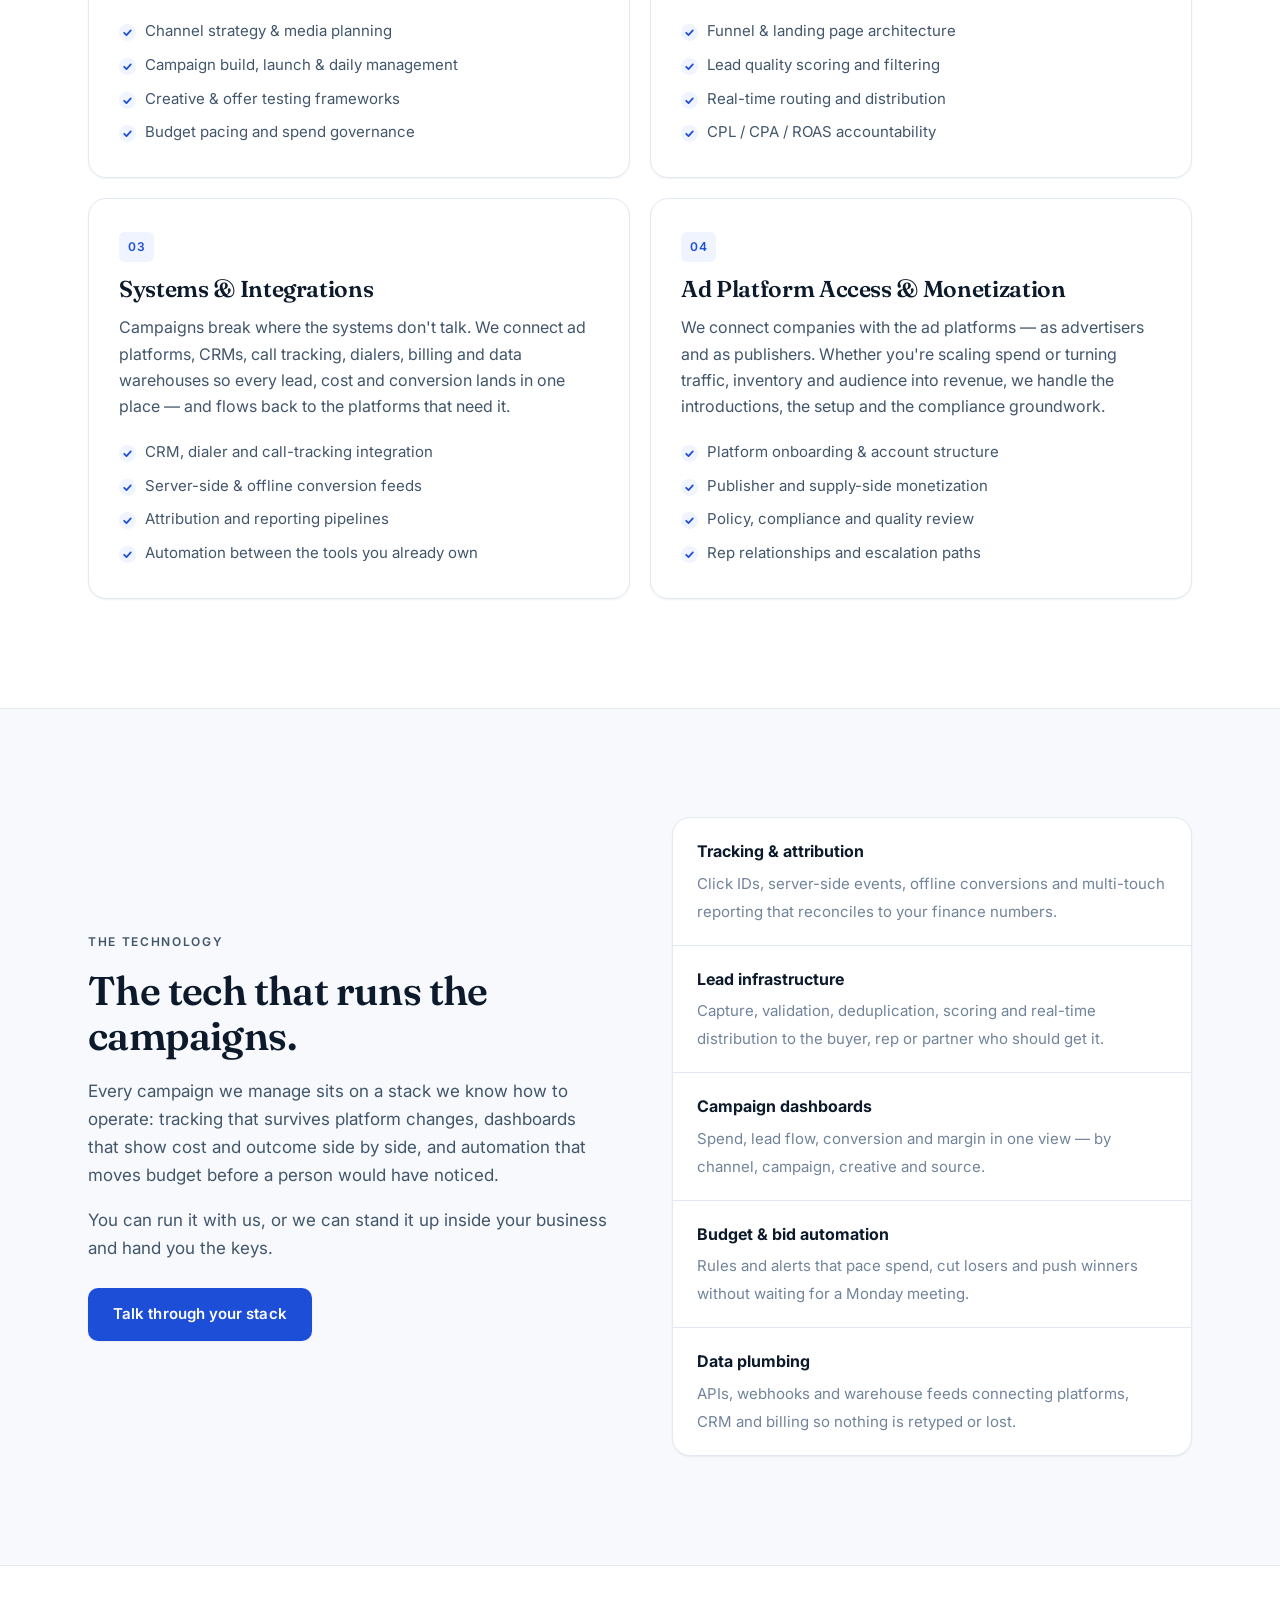
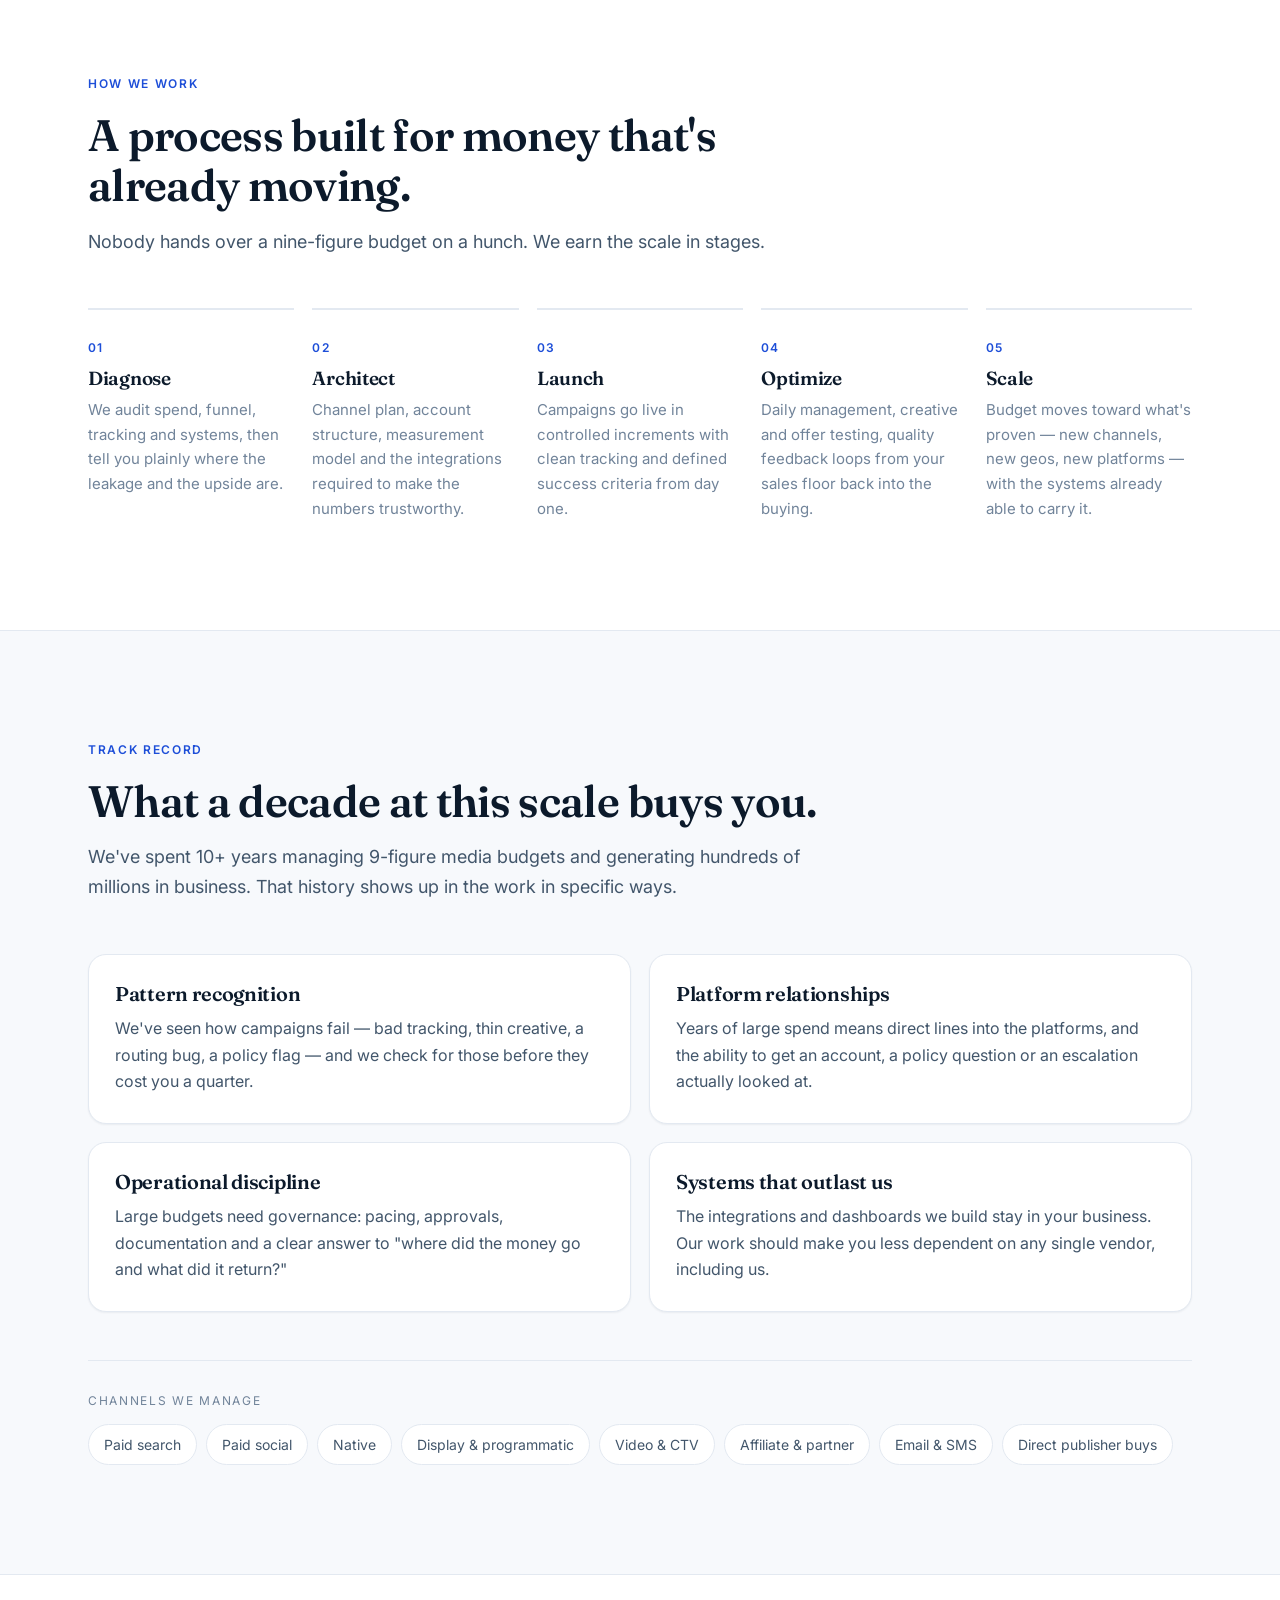
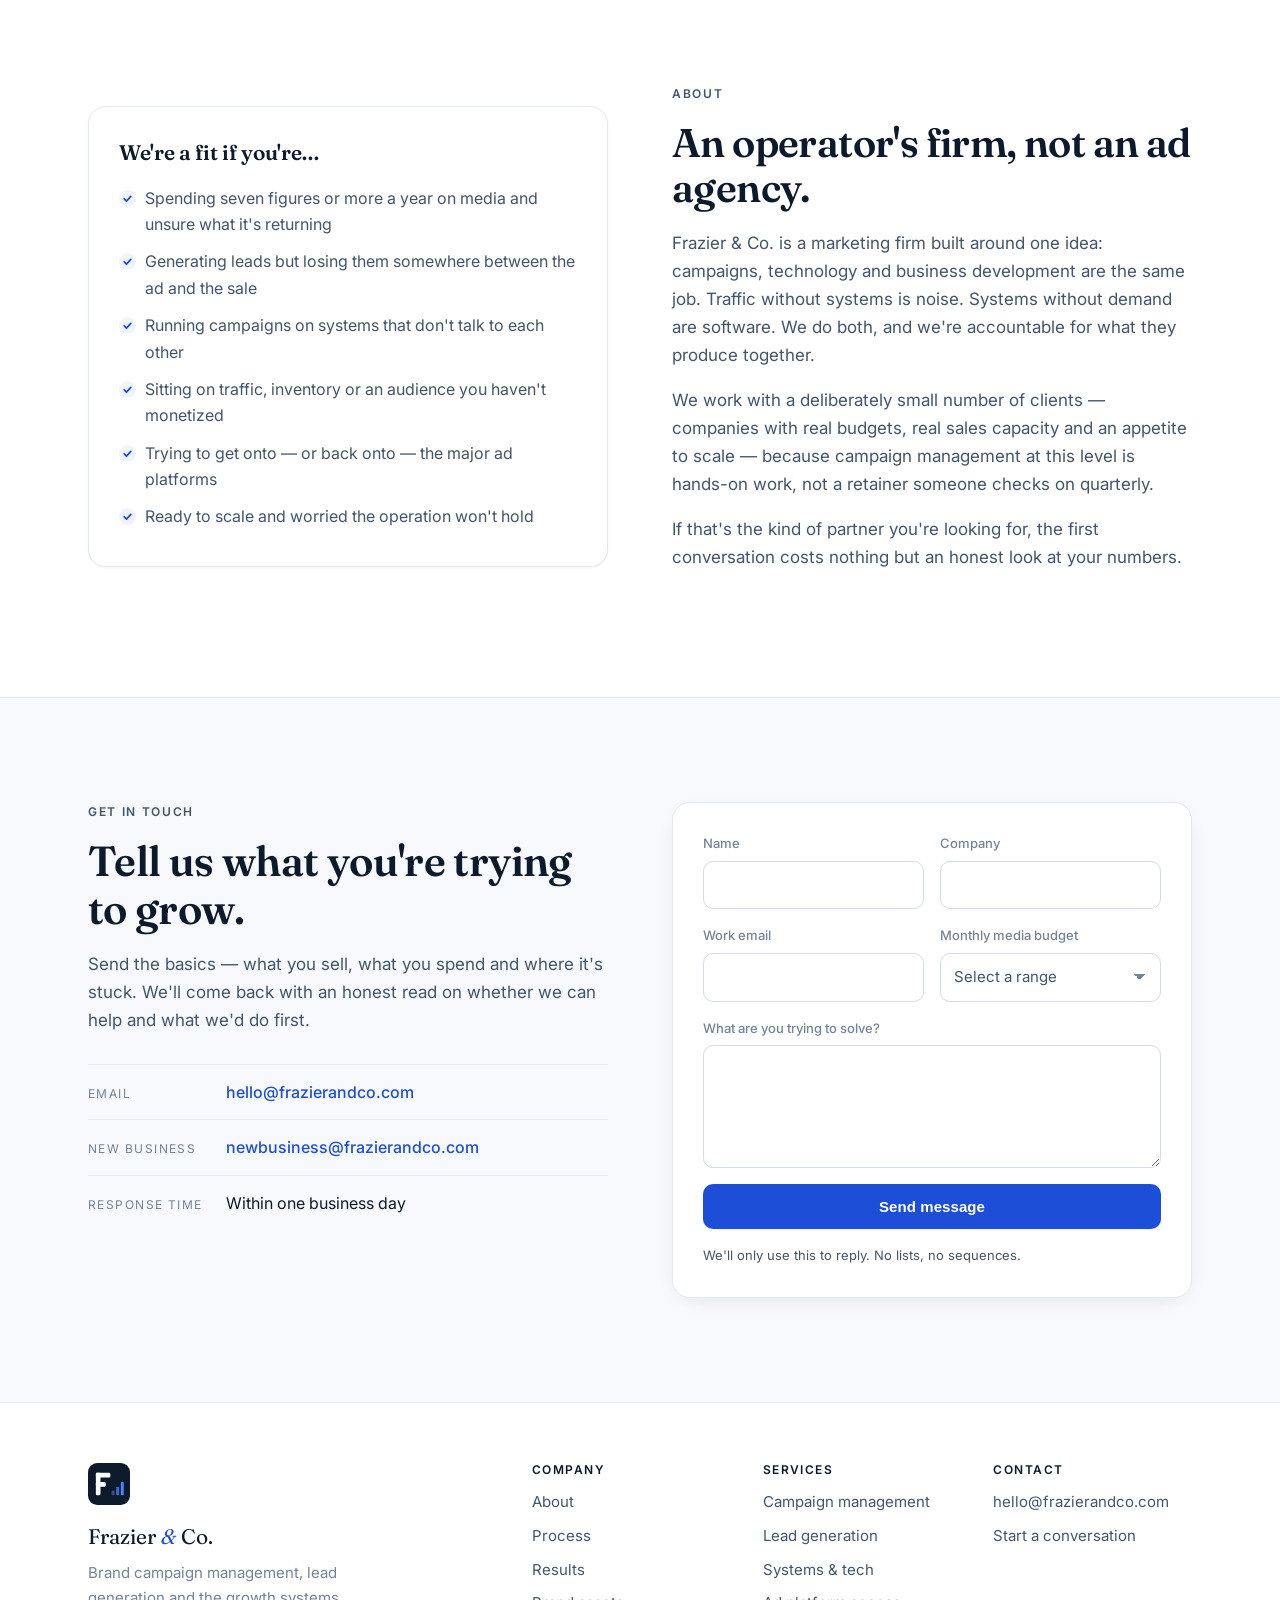
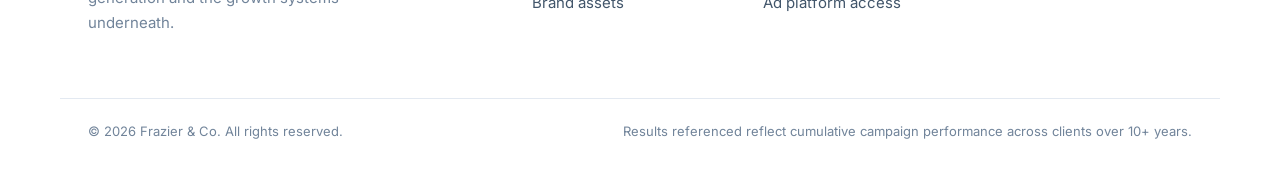
==== commit 8b595533: "Rework the identity and site onto a light, cleaner palette The dark navy-and-gold treatment read hea" ====
--- a/index.html
+++ b/index.html
@@ -5,7 +5,7 @@
 <meta name="viewport" content="width=device-width, initial-scale=1">
 <title>Frazier &amp; Co. — Brand Campaign Management &amp; Lead Generation at Scale</title>
 <meta name="description" content="Frazier &amp; Co. builds and runs large-scale brand campaigns for lead generation. 9-figure media spend managed over 10+ years, hundreds of millions in business generated, plus the tech systems and ad-platform connections that make it run.">
-<meta name="theme-color" content="#0A1120">
+<meta name="theme-color" content="#FFFFFF">
 <link rel="icon" href="assets/img/favicon.svg" type="image/svg+xml">
 <link rel="canonical" href="https://frazierandco.com/">
 <meta property="og:type" content="website">
@@ -30,7 +30,7 @@
 <header class="nav" id="nav">
   <div class="wrap nav__inner">
     <a class="brand" href="#top" aria-label="Frazier &amp; Co. home">
-      <img class="brand__mark" src="assets/img/logo-mark.svg" alt="" width="40" height="40">
+      <img class="brand__mark" src="assets/img/logo-mark-solid.svg" alt="" width="40" height="40">
       <span class="brand__text">
         <span class="brand__name">Frazier <span class="amp">&amp;</span> Co.</span>
         <span class="brand__tag">Performance Marketing &amp; Growth</span>
@@ -285,7 +285,7 @@
 <footer class="footer">
   <div class="wrap footer__inner">
     <div class="footer__brand">
-      <img src="assets/img/logo-mark.svg" alt="" width="44" height="44">
+      <img src="assets/img/logo-mark-solid.svg" alt="" width="42" height="42">
       <p class="footer__name">Frazier <span class="amp">&amp;</span> Co.</p>
       <p class="footer__blurb">Brand campaign management, lead generation and the growth systems underneath.</p>
     </div>
--- a/assets/css/style.css
+++ b/assets/css/style.css
@@ -1,21 +1,24 @@
 /* Frazier & Co. — brand stylesheet
-   Palette: ink navy ground, bone type, gold accent. */
+   Palette: white ground, ink type, a single blue accent. */
 
 :root{
-  --ink-900:#070C16;
-  --ink-800:#0A1120;
-  --ink-700:#0E1729;
-  --ink-600:#132038;
-  --line:rgba(233,193,105,.16);
-  --line-soft:rgba(244,241,234,.10);
-  --bone:#F4F1EA;
-  --bone-dim:rgba(244,241,234,.72);
-  --bone-faint:rgba(244,241,234,.52);
-  --gold:#E9C169;
-  --gold-deep:#B8862F;
-  --radius:14px;
-  --radius-lg:22px;
-  --wrap:1180px;
+  --white:#FFFFFF;
+  --paper:#F7F9FC;      /* alternating section ground */
+  --paper-2:#EEF3F9;    /* subtle fills */
+  --ink:#0C1A2B;        /* headings */
+  --ink-soft:#42566B;   /* body copy */
+  --ink-faint:#71849A;  /* captions, labels */
+  --line:#E3E9F1;
+  --line-strong:#D3DCE8;
+  --accent:#1D4ED8;
+  --accent-dark:#1739A8;
+  --accent-tint:#EFF4FE;
+  --radius:12px;
+  --radius-lg:18px;
+  --shadow-sm:0 1px 2px rgba(12,26,43,.06);
+  --shadow-md:0 6px 24px -12px rgba(12,26,43,.18);
+  --shadow-lg:0 24px 60px -32px rgba(12,26,43,.3);
+  --wrap:1160px;
   --sans:'Inter','Helvetica Neue',Helvetica,Arial,sans-serif;
   --display:'Fraunces',Georgia,'Times New Roman',serif;
   --ease:cubic-bezier(.22,.61,.36,1);
@@ -24,232 +27,233 @@
 *,*::before,*::after{box-sizing:border-box}
 html{scroll-behavior:smooth;-webkit-text-size-adjust:100%}
 body{
-  margin:0;background:var(--ink-800);color:var(--bone);
+  margin:0;background:var(--white);color:var(--ink-soft);
   font-family:var(--sans);font-size:17px;line-height:1.65;
   -webkit-font-smoothing:antialiased;overflow-x:hidden;
 }
 img{max-width:100%;display:block}
 a{color:inherit}
-h1,h2,h3,h4{font-family:var(--display);font-weight:600;line-height:1.12;letter-spacing:-.015em;margin:0}
+h1,h2,h3,h4{font-family:var(--display);font-weight:600;line-height:1.14;
+  letter-spacing:-.015em;margin:0;color:var(--ink)}
 p{margin:0 0 1em}
-.wrap{width:100%;max-width:var(--wrap);margin:0 auto;padding:0 24px}
+.wrap{width:100%;max-width:var(--wrap);margin:0 auto;padding:0 28px}
 .skip{position:absolute;left:-9999px}
-.skip:focus{left:16px;top:16px;z-index:100;background:var(--gold);color:var(--ink-900);padding:10px 16px;border-radius:8px}
-:focus-visible{outline:2px solid var(--gold);outline-offset:3px}
-.amp{font-family:var(--display);font-style:italic;color:var(--gold)}
+.skip:focus{left:16px;top:16px;z-index:100;background:var(--accent);color:#fff;padding:10px 16px;border-radius:8px}
+:focus-visible{outline:2px solid var(--accent);outline-offset:3px}
+.amp{font-family:var(--display);font-style:italic;color:var(--accent)}
 
 .eyebrow{
-  font-size:12px;letter-spacing:.18em;text-transform:uppercase;
-  color:var(--gold);font-weight:600;margin:0 0 18px;
+  font-size:12px;letter-spacing:.14em;text-transform:uppercase;
+  color:var(--accent);font-weight:600;margin:0 0 16px;
 }
 
 /* ---------- buttons ---------- */
 .btn{
   display:inline-flex;align-items:center;justify-content:center;gap:8px;
-  font-size:15px;font-weight:600;letter-spacing:.01em;text-decoration:none;
-  padding:14px 26px;border-radius:999px;border:1px solid transparent;cursor:pointer;
+  font-size:15px;font-weight:600;letter-spacing:.005em;text-decoration:none;
+  padding:13px 24px;border-radius:10px;border:1px solid transparent;cursor:pointer;
   white-space:nowrap;flex:0 0 auto;
-  transition:transform .2s var(--ease),background .2s var(--ease),border-color .2s var(--ease),box-shadow .2s var(--ease);
-}
-.btn--gold{
-  background:linear-gradient(180deg,var(--gold),var(--gold-deep));color:var(--ink-900);
-  box-shadow:0 10px 30px -12px rgba(233,193,105,.6);
-}
-.btn--gold:hover{transform:translateY(-2px);box-shadow:0 16px 38px -14px rgba(233,193,105,.75)}
-.btn--ghost{border-color:var(--line-soft);color:var(--bone);background:rgba(244,241,234,.02)}
-.btn--ghost:hover{border-color:var(--gold);color:var(--gold);transform:translateY(-2px)}
-.btn--sm{padding:10px 18px;font-size:14px}
+  transition:transform .18s var(--ease),background .18s var(--ease),
+             border-color .18s var(--ease),box-shadow .18s var(--ease);
+}
+.btn--gold{background:var(--accent);color:#fff;box-shadow:var(--shadow-sm)}
+.btn--gold:hover{background:var(--accent-dark);transform:translateY(-1px);box-shadow:var(--shadow-md)}
+.btn--ghost{border-color:var(--line-strong);color:var(--ink);background:var(--white)}
+.btn--ghost:hover{border-color:var(--accent);color:var(--accent);transform:translateY(-1px)}
+.btn--sm{padding:9px 16px;font-size:14px}
 .btn--full{width:100%}
 
 /* ---------- nav ---------- */
-.nav{position:sticky;top:0;z-index:60;backdrop-filter:blur(14px);
-  background:rgba(10,17,32,.72);border-bottom:1px solid transparent;transition:border-color .3s,background .3s}
-.nav.is-stuck{border-bottom-color:var(--line-soft);background:rgba(7,12,22,.92)}
-.nav__inner{display:flex;align-items:center;justify-content:space-between;gap:20px;height:74px}
-.brand{display:flex;align-items:center;gap:12px;text-decoration:none}
-.brand__mark{width:40px;height:40px}
+.nav{position:sticky;top:0;z-index:60;background:rgba(255,255,255,.88);
+  backdrop-filter:blur(12px);border-bottom:1px solid transparent;transition:border-color .25s,box-shadow .25s}
+.nav.is-stuck{border-bottom-color:var(--line);box-shadow:0 1px 0 rgba(12,26,43,.02)}
+.nav__inner{display:flex;align-items:center;justify-content:space-between;gap:20px;height:72px}
+.brand{display:flex;align-items:center;gap:11px;text-decoration:none}
+.brand__mark{width:36px;height:36px}
 .brand__text{display:flex;flex-direction:column;line-height:1.1}
-.brand__name{font-family:var(--display);font-size:20px;font-weight:600;letter-spacing:.005em}
-.brand__tag{font-size:9.5px;letter-spacing:.2em;text-transform:uppercase;color:var(--bone-faint);margin-top:3px}
-.nav__links{display:flex;align-items:center;gap:28px}
-.nav__links a{font-size:15px;text-decoration:none;color:var(--bone-dim);white-space:nowrap;transition:color .2s}
-.nav__links a:hover{color:var(--bone)}
-.nav__links .btn{color:var(--ink-900)}
+.brand__name{font-family:var(--display);font-size:19px;font-weight:600;color:var(--ink)}
+.brand__tag{font-size:9.5px;letter-spacing:.16em;text-transform:uppercase;color:var(--ink-faint);margin-top:3px}
+.nav__links{display:flex;align-items:center;gap:26px}
+.nav__links a{font-size:15px;text-decoration:none;color:var(--ink-soft);white-space:nowrap;transition:color .2s}
+.nav__links a:hover{color:var(--accent)}
+.nav__links .btn{color:#fff}
 .nav__toggle{display:none;flex-direction:column;gap:5px;background:none;border:0;padding:10px;cursor:pointer}
-.nav__toggle span{display:block;width:22px;height:2px;background:var(--bone);transition:transform .25s var(--ease),opacity .2s}
+.nav__toggle span{display:block;width:22px;height:2px;background:var(--ink);border-radius:2px;
+  transition:transform .25s var(--ease),opacity .2s}
 .nav__toggle[aria-expanded="true"] span:nth-child(1){transform:translateY(7px) rotate(45deg)}
 .nav__toggle[aria-expanded="true"] span:nth-child(2){opacity:0}
 .nav__toggle[aria-expanded="true"] span:nth-child(3){transform:translateY(-7px) rotate(-45deg)}
 
 /* ---------- hero ---------- */
-.hero{position:relative;padding:clamp(72px,11vw,140px) 0 clamp(64px,8vw,104px);overflow:hidden;
-  background:radial-gradient(120% 90% at 50% -10%,#16233d 0%,var(--ink-800) 55%,var(--ink-900) 100%)}
-.hero__glow{position:absolute;inset:auto 50% -40% auto;transform:translateX(50%);
-  width:min(1100px,120vw);height:620px;pointer-events:none;
-  background:radial-gradient(closest-side,rgba(233,193,105,.16),transparent 72%);filter:blur(10px)}
-.hero__inner{position:relative;max-width:920px;text-align:center}
-.hero__title{font-size:clamp(40px,6.4vw,74px)}
-.hero__title em{font-style:italic;color:var(--gold);display:block}
-.hero__lede{font-size:clamp(17px,1.6vw,20px);color:var(--bone-dim);max-width:730px;margin:26px auto 34px}
-.hero__cta{display:flex;gap:14px;justify-content:center;flex-wrap:wrap}
-.hero__proof{list-style:none;display:flex;flex-wrap:wrap;justify-content:center;gap:10px;
-  margin:44px 0 0;padding:0}
-.hero__proof li{font-size:13px;letter-spacing:.06em;color:var(--bone-faint);
-  border:1px solid var(--line-soft);border-radius:999px;padding:8px 16px;background:rgba(244,241,234,.02)}
+.hero{position:relative;padding:clamp(76px,10vw,132px) 0 clamp(60px,7vw,92px);overflow:hidden;
+  background:linear-gradient(180deg,var(--accent-tint) 0%,rgba(239,244,254,0) 62%),var(--white)}
+.hero__glow{position:absolute;inset:0;pointer-events:none;
+  background-image:linear-gradient(var(--line) 1px,transparent 1px),linear-gradient(90deg,var(--line) 1px,transparent 1px);
+  background-size:64px 64px;
+  -webkit-mask-image:radial-gradient(70% 55% at 50% 0%,#000 0%,transparent 75%);
+  mask-image:radial-gradient(70% 55% at 50% 0%,#000 0%,transparent 75%);opacity:.7}
+.hero__inner{position:relative;max-width:900px;text-align:center}
+.hero__title{font-size:clamp(40px,6.2vw,70px);letter-spacing:-.025em}
+.hero__title em{font-style:italic;color:var(--accent);display:block}
+.hero__lede{font-size:clamp(17px,1.5vw,19px);color:var(--ink-soft);max-width:700px;margin:24px auto 32px}
+.hero__cta{display:flex;gap:12px;justify-content:center;flex-wrap:wrap}
+.hero__proof{list-style:none;display:flex;flex-wrap:wrap;justify-content:center;gap:8px;margin:40px 0 0;padding:0}
+.hero__proof li{font-size:13px;color:var(--ink-faint);background:var(--white);
+  border:1px solid var(--line);border-radius:999px;padding:7px 15px;box-shadow:var(--shadow-sm)}
 
 /* ---------- stats ---------- */
-.stats{background:var(--ink-900);border-block:1px solid var(--line-soft)}
-.stats__grid{display:grid;grid-template-columns:repeat(4,1fr);gap:0}
-.stat{padding:44px 28px;border-left:1px solid var(--line-soft)}
-.stat:first-child{border-left:0;padding-left:0}
-.stat__num{display:flex;align-items:baseline;gap:.3em;flex-wrap:wrap;
-  font-family:var(--display);font-size:clamp(28px,3.2vw,38px);
-  color:var(--gold);line-height:1.05;letter-spacing:-.02em;min-height:1.05em}
-.stat__label{display:block;margin-top:10px;font-weight:600;font-size:15px}
-.stat__note{display:block;margin-top:6px;font-size:14px;color:var(--bone-faint);line-height:1.55}
+.stats{padding:0 0 clamp(20px,2.5vw,36px);background:var(--white)}
+.stats__grid{display:grid;grid-template-columns:repeat(4,1fr);gap:16px}
+.stat{padding:28px 24px;background:var(--white);border:1px solid var(--line);
+  border-radius:var(--radius-lg);box-shadow:var(--shadow-sm)}
+.stat__num{display:block;font-family:var(--display);font-size:clamp(27px,3vw,34px);
+  color:var(--accent);line-height:1.1;letter-spacing:-.02em}
+.stat__label{display:block;margin-top:10px;font-weight:600;font-size:15px;color:var(--ink)}
+.stat__note{display:block;margin-top:6px;font-size:14px;color:var(--ink-faint);line-height:1.55}
 
 /* ---------- sections ---------- */
-section[id]{scroll-margin-top:92px}
-.section{padding:clamp(72px,9vw,120px) 0}
-.section--alt{background:var(--ink-700)}
-.section__head{max-width:760px;margin-bottom:56px}
-.section__head h2{font-size:clamp(30px,4.2vw,46px)}
-.section__lede{color:var(--bone-dim);margin-top:18px;font-size:18px}
+section[id]{scroll-margin-top:90px}
+.section{padding:clamp(72px,8.5vw,112px) 0}
+.section--alt{background:var(--paper);border-block:1px solid var(--line)}
+.section__head{max-width:740px;margin-bottom:52px}
+.section__head h2{font-size:clamp(30px,4vw,44px)}
+.section__lede{color:var(--ink-soft);margin-top:16px;font-size:18px}
 
 /* ---------- service cards ---------- */
-.cards{display:grid;grid-template-columns:repeat(2,1fr);gap:22px}
-.card{position:relative;padding:36px 32px;border:1px solid var(--line-soft);border-radius:var(--radius-lg);
-  background:linear-gradient(160deg,rgba(244,241,234,.045),rgba(244,241,234,.012));
-  transition:border-color .3s var(--ease),transform .3s var(--ease),box-shadow .3s var(--ease)}
-.card:hover{border-color:var(--line);transform:translateY(-4px);box-shadow:0 30px 60px -40px rgba(0,0,0,.9)}
-.card__num{font-family:var(--display);font-size:13px;letter-spacing:.16em;color:var(--gold);opacity:.8}
-.card h3{font-size:24px;margin:12px 0 14px}
-.card p{color:var(--bone-dim);font-size:16px}
+.cards{display:grid;grid-template-columns:repeat(2,1fr);gap:20px}
+.card{position:relative;padding:32px 30px;border:1px solid var(--line);border-radius:var(--radius-lg);
+  background:var(--white);box-shadow:var(--shadow-sm);
+  transition:border-color .25s var(--ease),transform .25s var(--ease),box-shadow .25s var(--ease)}
+.card:hover{border-color:var(--line-strong);transform:translateY(-3px);box-shadow:var(--shadow-md)}
+.card__num{display:inline-flex;align-items:center;justify-content:center;
+  font-family:var(--sans);font-size:12px;font-weight:600;letter-spacing:.06em;color:var(--accent);
+  background:var(--accent-tint);border-radius:6px;padding:5px 9px}
+.card h3{font-size:23px;margin:14px 0 12px}
+.card p{color:var(--ink-soft);font-size:16px}
 .ticks{list-style:none;margin:20px 0 0;padding:0;display:grid;gap:9px}
-.ticks li{position:relative;padding-left:24px;font-size:15px;color:var(--bone-dim)}
-.ticks li::before{content:"";position:absolute;left:0;top:9px;width:9px;height:9px;border-radius:2px;
-  background:linear-gradient(180deg,var(--gold),var(--gold-deep))}
-.ticks--lg li{font-size:16px;padding-left:26px;margin-bottom:2px}
+.ticks li{position:relative;padding-left:26px;font-size:15px;color:var(--ink-soft)}
+.ticks li::before{content:"";position:absolute;left:0;top:5px;width:17px;height:17px;border-radius:50%;
+  background:var(--accent-tint) url("data:image/svg+xml,%3Csvg xmlns='http://www.w3.org/2000/svg' viewBox='0 0 12 12'%3E%3Cpath d='M2.4 6.3 4.9 8.8 9.6 3.6' fill='none' stroke='%231D4ED8' stroke-width='1.9' stroke-linecap='round' stroke-linejoin='round'/%3E%3C/svg%3E") center/11px 11px no-repeat}
+.ticks--lg li{font-size:16px;margin-bottom:2px}
 
 /* ---------- split ---------- */
-.split{display:grid;grid-template-columns:1fr 1fr;gap:clamp(32px,5vw,72px);align-items:center}
+.split{display:grid;grid-template-columns:1fr 1fr;gap:clamp(32px,5vw,68px);align-items:center}
 .split--reverse .split__text{order:2}
-.split__text h2{font-size:clamp(28px,3.8vw,42px);margin-bottom:20px}
-.split__text p{color:var(--bone-dim)}
-.split__cta{margin-top:28px}
-.tech{list-style:none;margin:0;padding:0;display:grid;gap:2px;border:1px solid var(--line-soft);
-  border-radius:var(--radius-lg);overflow:hidden;background:var(--line-soft)}
-.tech li{background:var(--ink-800);padding:22px 26px}
-.tech strong{display:block;font-size:16px;margin-bottom:5px}
-.tech span{font-size:15px;color:var(--bone-faint);line-height:1.55}
-.who{border:1px solid var(--line);border-radius:var(--radius-lg);padding:36px 32px;
-  background:linear-gradient(160deg,rgba(233,193,105,.07),rgba(244,241,234,.015))}
-.who h3{font-size:22px;margin-bottom:20px}
+.split__text h2{font-size:clamp(28px,3.6vw,40px);margin-bottom:18px}
+.split__text p{color:var(--ink-soft)}
+.split__cta{margin-top:26px}
+.tech{list-style:none;margin:0;padding:0;display:grid;
+  border:1px solid var(--line);border-radius:var(--radius-lg);overflow:hidden;
+  background:var(--white);box-shadow:var(--shadow-sm)}
+.tech li{padding:20px 24px;border-top:1px solid var(--line)}
+.tech li:first-child{border-top:0}
+.tech strong{display:block;font-size:16px;margin-bottom:4px;color:var(--ink)}
+.tech span{font-size:15px;color:var(--ink-faint);line-height:1.55}
+.who{border:1px solid var(--line);border-radius:var(--radius-lg);padding:34px 30px;
+  background:var(--white);box-shadow:var(--shadow-sm)}
+.who h3{font-size:21px;margin-bottom:18px}
 
 /* ---------- steps ---------- */
-.steps{list-style:none;margin:0;padding:0;display:grid;grid-template-columns:repeat(5,1fr);gap:18px;counter-reset:s}
-.step{padding-top:26px;border-top:2px solid var(--line-soft);position:relative;transition:border-color .3s}
-.step:hover{border-top-color:var(--gold)}
-.step__n{font-family:var(--display);font-size:13px;letter-spacing:.16em;color:var(--gold)}
-.step h3{font-size:20px;margin:10px 0 8px}
-.step p{font-size:15px;color:var(--bone-faint);margin:0}
+.steps{list-style:none;margin:0;padding:0;display:grid;grid-template-columns:repeat(5,1fr);gap:18px}
+.step{padding-top:22px;border-top:2px solid var(--line);transition:border-color .25s}
+.step:hover{border-top-color:var(--accent)}
+.step__n{font-family:var(--sans);font-size:12px;font-weight:600;letter-spacing:.1em;color:var(--accent)}
+.step h3{font-size:19px;margin:8px 0 8px}
+.step p{font-size:15px;color:var(--ink-faint);margin:0}
 
 /* ---------- results ---------- */
-.results{display:grid;grid-template-columns:repeat(2,1fr);gap:20px}
-.result{padding:30px 28px;border-radius:var(--radius);border:1px solid var(--line-soft);background:rgba(7,12,22,.45)}
-.result h3{font-size:21px;margin-bottom:10px}
-.result p{color:var(--bone-dim);font-size:16px;margin:0}
-.channels{margin-top:52px;padding-top:32px;border-top:1px solid var(--line-soft)}
-.channels__label{font-size:12px;letter-spacing:.18em;text-transform:uppercase;color:var(--bone-faint);margin-bottom:16px}
-.channels ul{list-style:none;display:flex;flex-wrap:wrap;gap:10px;margin:0;padding:0}
-.channels li{font-size:14px;padding:9px 16px;border-radius:999px;border:1px solid var(--line-soft);color:var(--bone-dim)}
+.results{display:grid;grid-template-columns:repeat(2,1fr);gap:18px}
+.result{padding:28px 26px;border-radius:var(--radius-lg);border:1px solid var(--line);
+  background:var(--white);box-shadow:var(--shadow-sm)}
+.result h3{font-size:20px;margin-bottom:10px}
+.result p{color:var(--ink-soft);font-size:16px;margin:0}
+.channels{margin-top:48px;padding-top:30px;border-top:1px solid var(--line)}
+.channels__label{font-size:12px;letter-spacing:.14em;text-transform:uppercase;color:var(--ink-faint);margin-bottom:14px}
+.channels ul{list-style:none;display:flex;flex-wrap:wrap;gap:9px;margin:0;padding:0}
+.channels li{font-size:14px;padding:8px 15px;border-radius:999px;border:1px solid var(--line);
+  background:var(--white);color:var(--ink-soft)}
 
 /* ---------- cta / form ---------- */
-.cta{padding:clamp(72px,9vw,110px) 0;background:
-  radial-gradient(90% 120% at 15% 0%,rgba(233,193,105,.14),transparent 60%),var(--ink-900);
-  border-top:1px solid var(--line-soft)}
-.cta__inner{display:grid;grid-template-columns:1fr 1fr;gap:clamp(32px,5vw,72px);align-items:start}
-.cta h2{font-size:clamp(30px,4vw,44px);margin-bottom:18px}
-.cta p{color:var(--bone-dim)}
-.contact-list{margin:32px 0 0;display:grid;gap:14px}
-.contact-list div{display:flex;gap:14px;align-items:baseline;border-top:1px solid var(--line-soft);padding-top:14px}
-.contact-list dt{font-size:12px;letter-spacing:.14em;text-transform:uppercase;color:var(--bone-faint);min-width:120px}
-.contact-list dd{margin:0;font-size:16px}
-.contact-list a{color:var(--gold);text-decoration:none}
+.cta{padding:clamp(72px,8.5vw,104px) 0;background:var(--paper);border-top:1px solid var(--line)}
+.cta__inner{display:grid;grid-template-columns:1fr 1fr;gap:clamp(32px,5vw,68px);align-items:start}
+.cta h2{font-size:clamp(30px,3.8vw,42px);margin-bottom:16px}
+.cta p{color:var(--ink-soft)}
+.contact-list{margin:30px 0 0;display:grid;gap:0}
+.contact-list div{display:flex;gap:14px;align-items:baseline;border-top:1px solid var(--line);padding:14px 0}
+.contact-list dt{font-size:12px;letter-spacing:.12em;text-transform:uppercase;color:var(--ink-faint);min-width:124px}
+.contact-list dd{margin:0;font-size:16px;color:var(--ink)}
+.contact-list a{color:var(--accent);text-decoration:none;font-weight:500}
 .contact-list a:hover{text-decoration:underline}
-.form{display:grid;grid-template-columns:1fr 1fr;gap:16px;
-  padding:32px;border:1px solid var(--line-soft);border-radius:var(--radius-lg);background:rgba(244,241,234,.03)}
-.field{display:flex;flex-direction:column;gap:7px}
+.form{display:grid;grid-template-columns:1fr 1fr;gap:16px;padding:30px;
+  border:1px solid var(--line);border-radius:var(--radius-lg);background:var(--white);box-shadow:var(--shadow-md)}
+.field{display:flex;flex-direction:column;gap:6px}
 .field--full{grid-column:1/-1}
 .form .btn{grid-column:1/-1}
-label{font-size:13px;letter-spacing:.08em;text-transform:uppercase;color:var(--bone-faint)}
+label{font-size:13px;font-weight:500;color:var(--ink-faint)}
 input,select,textarea{
-  font:inherit;font-size:15px;color:var(--bone);background:rgba(7,12,22,.6);
-  border:1px solid var(--line-soft);border-radius:10px;padding:12px 14px;width:100%;
-  transition:border-color .2s,background .2s}
+  font:inherit;font-size:15px;color:var(--ink);background:var(--white);
+  border:1px solid var(--line-strong);border-radius:10px;padding:11px 13px;width:100%;
+  transition:border-color .18s,box-shadow .18s}
 textarea{resize:vertical}
-input:focus,select:focus,textarea:focus{outline:none;border-color:var(--gold);background:rgba(7,12,22,.85)}
-input:user-invalid,textarea:user-invalid{border-color:#E4776A}
-select{appearance:none;background-image:linear-gradient(45deg,transparent 50%,var(--bone-faint) 50%),linear-gradient(135deg,var(--bone-faint) 50%,transparent 50%);
-  background-position:calc(100% - 20px) 21px,calc(100% - 14px) 21px;background-size:6px 6px;background-repeat:no-repeat}
-select option{background:var(--ink-700)}
-.form__note{grid-column:1/-1;margin:0;font-size:13px;color:var(--bone-faint)}
-.form__note.is-ok{color:var(--gold)}
+input::placeholder,textarea::placeholder{color:var(--ink-faint)}
+input:focus,select:focus,textarea:focus{outline:none;border-color:var(--accent);
+  box-shadow:0 0 0 3px rgba(29,78,216,.12)}
+input:user-invalid,textarea:user-invalid{border-color:#D9534F}
+select{appearance:none;color:var(--ink-soft);
+  background-image:linear-gradient(45deg,transparent 50%,var(--ink-faint) 50%),
+                   linear-gradient(135deg,var(--ink-faint) 50%,transparent 50%);
+  background-position:calc(100% - 20px) 20px,calc(100% - 14px) 20px;
+  background-size:6px 6px;background-repeat:no-repeat}
+.form__note{grid-column:1/-1;margin:0;font-size:13px;color:var(--ink-faint)}
+.form__note.is-ok{color:var(--accent)}
 
 /* ---------- footer ---------- */
-.footer{background:var(--ink-900);border-top:1px solid var(--line-soft);padding:64px 0 28px}
+.footer{background:var(--white);border-top:1px solid var(--line);padding:60px 0 26px}
 .footer__inner{display:grid;grid-template-columns:1.2fr 2fr;gap:48px}
-.footer__brand img{margin-bottom:16px}
-.footer__name{font-family:var(--display);font-size:22px;margin:0 0 8px}
-.footer__blurb{color:var(--bone-faint);font-size:15px;max-width:320px}
+.footer__brand img{margin-bottom:14px}
+.footer__name{font-family:var(--display);font-size:21px;margin:0 0 8px;color:var(--ink)}
+.footer__blurb{color:var(--ink-faint);font-size:15px;max-width:320px}
 .footer__nav{display:grid;grid-template-columns:repeat(3,1fr);gap:32px}
-.footer__nav h4{font-size:12px;letter-spacing:.16em;text-transform:uppercase;color:var(--gold);
+.footer__nav h4{font-size:12px;letter-spacing:.12em;text-transform:uppercase;color:var(--ink);
   font-family:var(--sans);font-weight:600;margin-bottom:14px}
-.footer__nav a{display:block;font-size:15px;color:var(--bone-dim);text-decoration:none;margin-bottom:9px}
-.footer__nav a:hover{color:var(--bone)}
+.footer__nav a{display:block;font-size:15px;color:var(--ink-soft);text-decoration:none;margin-bottom:9px}
+.footer__nav a:hover{color:var(--accent)}
 .footer__base{display:flex;justify-content:space-between;gap:20px;flex-wrap:wrap;
-  margin-top:52px;padding-top:22px;border-top:1px solid var(--line-soft)}
-.footer__base p{margin:0;font-size:13px;color:var(--bone-faint)}
+  margin-top:48px;padding-top:22px;border-top:1px solid var(--line)}
+.footer__base p{margin:0;font-size:13px;color:var(--ink-faint)}
 
 /* ---------- reveal ---------- */
-.js .reveal{opacity:0;transform:translateY(18px);transition:opacity .7s var(--ease),transform .7s var(--ease)}
+.js .reveal{opacity:0;transform:translateY(16px);transition:opacity .6s var(--ease),transform .6s var(--ease)}
 .js .reveal.is-in{opacity:1;transform:none}
 
 /* ---------- responsive ---------- */
 @media (max-width:960px){
   .nav__toggle{display:flex}
-  .nav__links{position:fixed;inset:74px 0 auto 0;flex-direction:column;align-items:stretch;gap:0;
-    background:var(--ink-900);border-bottom:1px solid var(--line-soft);padding:8px 24px 24px;
-    transform:translateY(-120%);transition:transform .32s var(--ease);}
+  .nav__links{position:fixed;inset:72px 0 auto 0;flex-direction:column;align-items:stretch;gap:0;
+    background:var(--white);border-bottom:1px solid var(--line);padding:8px 28px 24px;
+    box-shadow:var(--shadow-md);transform:translateY(-130%);transition:transform .3s var(--ease)}
   .nav__links.is-open{transform:none}
-  .nav__links a:not(.btn){padding:14px 0;border-bottom:1px solid var(--line-soft)}
-  .nav__links .btn{margin-top:16px;justify-content:center;border-bottom:0}
+  .nav__links a:not(.btn){padding:14px 0;border-bottom:1px solid var(--line)}
+  .nav__links .btn{margin-top:16px;justify-content:center}
   /* Compact nav (brand page) stays in flow — no toggle needed */
   .nav__links--static{position:static;transform:none;flex-direction:row;align-items:center;
-    flex:0 0 auto;gap:16px;background:none;border:0;padding:0}
+    flex:0 0 auto;gap:16px;background:none;border:0;padding:0;box-shadow:none}
   .nav__links--static a:not(.btn){padding:0;border-bottom:0}
   .nav__links--static .btn{margin-top:0}
   .stats__grid{grid-template-columns:repeat(2,1fr)}
-  .stat{padding:32px 20px;border-left:1px solid var(--line-soft)}
-  .stat:first-child{padding-left:20px;border-left:0}
-  .stat:nth-child(3){border-left:0;padding-left:20px}
-  .stat:nth-child(n+3){border-top:1px solid var(--line-soft)}
   .cards,.results{grid-template-columns:1fr}
   .split,.cta__inner,.footer__inner{grid-template-columns:1fr}
   .split--reverse .split__text{order:0}
-  .steps{grid-template-columns:repeat(2,1fr);gap:26px}
+  .steps{grid-template-columns:repeat(2,1fr);gap:24px}
 }
 @media (max-width:620px){
   body{font-size:16px}
-  .steps,.footer__nav{grid-template-columns:1fr}
-  .stats__grid{grid-template-columns:1fr}
-  .stat{border-left:0!important;padding-left:20px!important;border-top:1px solid var(--line-soft)}
-  .stats__grid .stat:first-child{border-top:0}
+  .steps,.footer__nav,.stats__grid{grid-template-columns:1fr}
   .form{grid-template-columns:1fr;padding:24px}
   .brand__tag{display:none}
   .contact-list div{flex-direction:column;gap:4px}
 }
 @media (prefers-reduced-motion:reduce){
   *{animation:none!important;transition:none!important;scroll-behavior:auto!important}
-  .reveal{opacity:1;transform:none}
-}
+  .js .reveal{opacity:1;transform:none}
+}
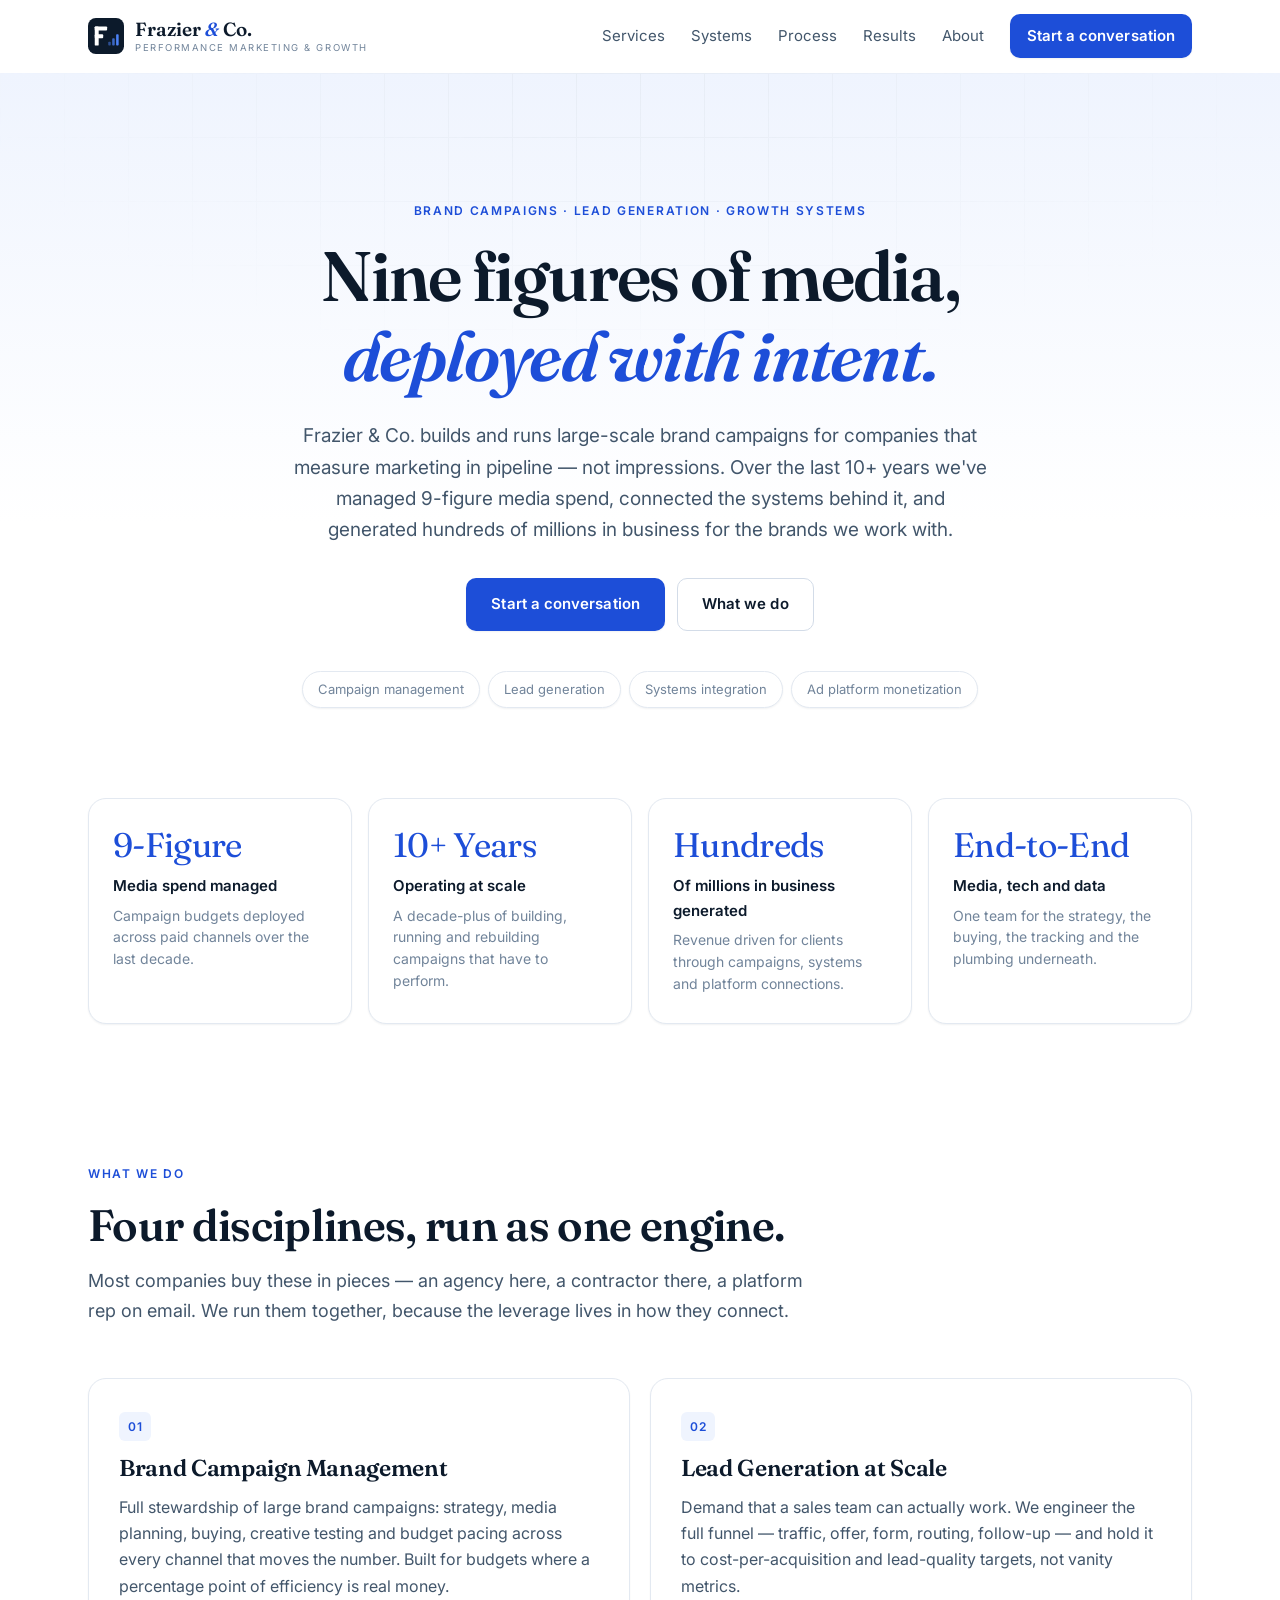
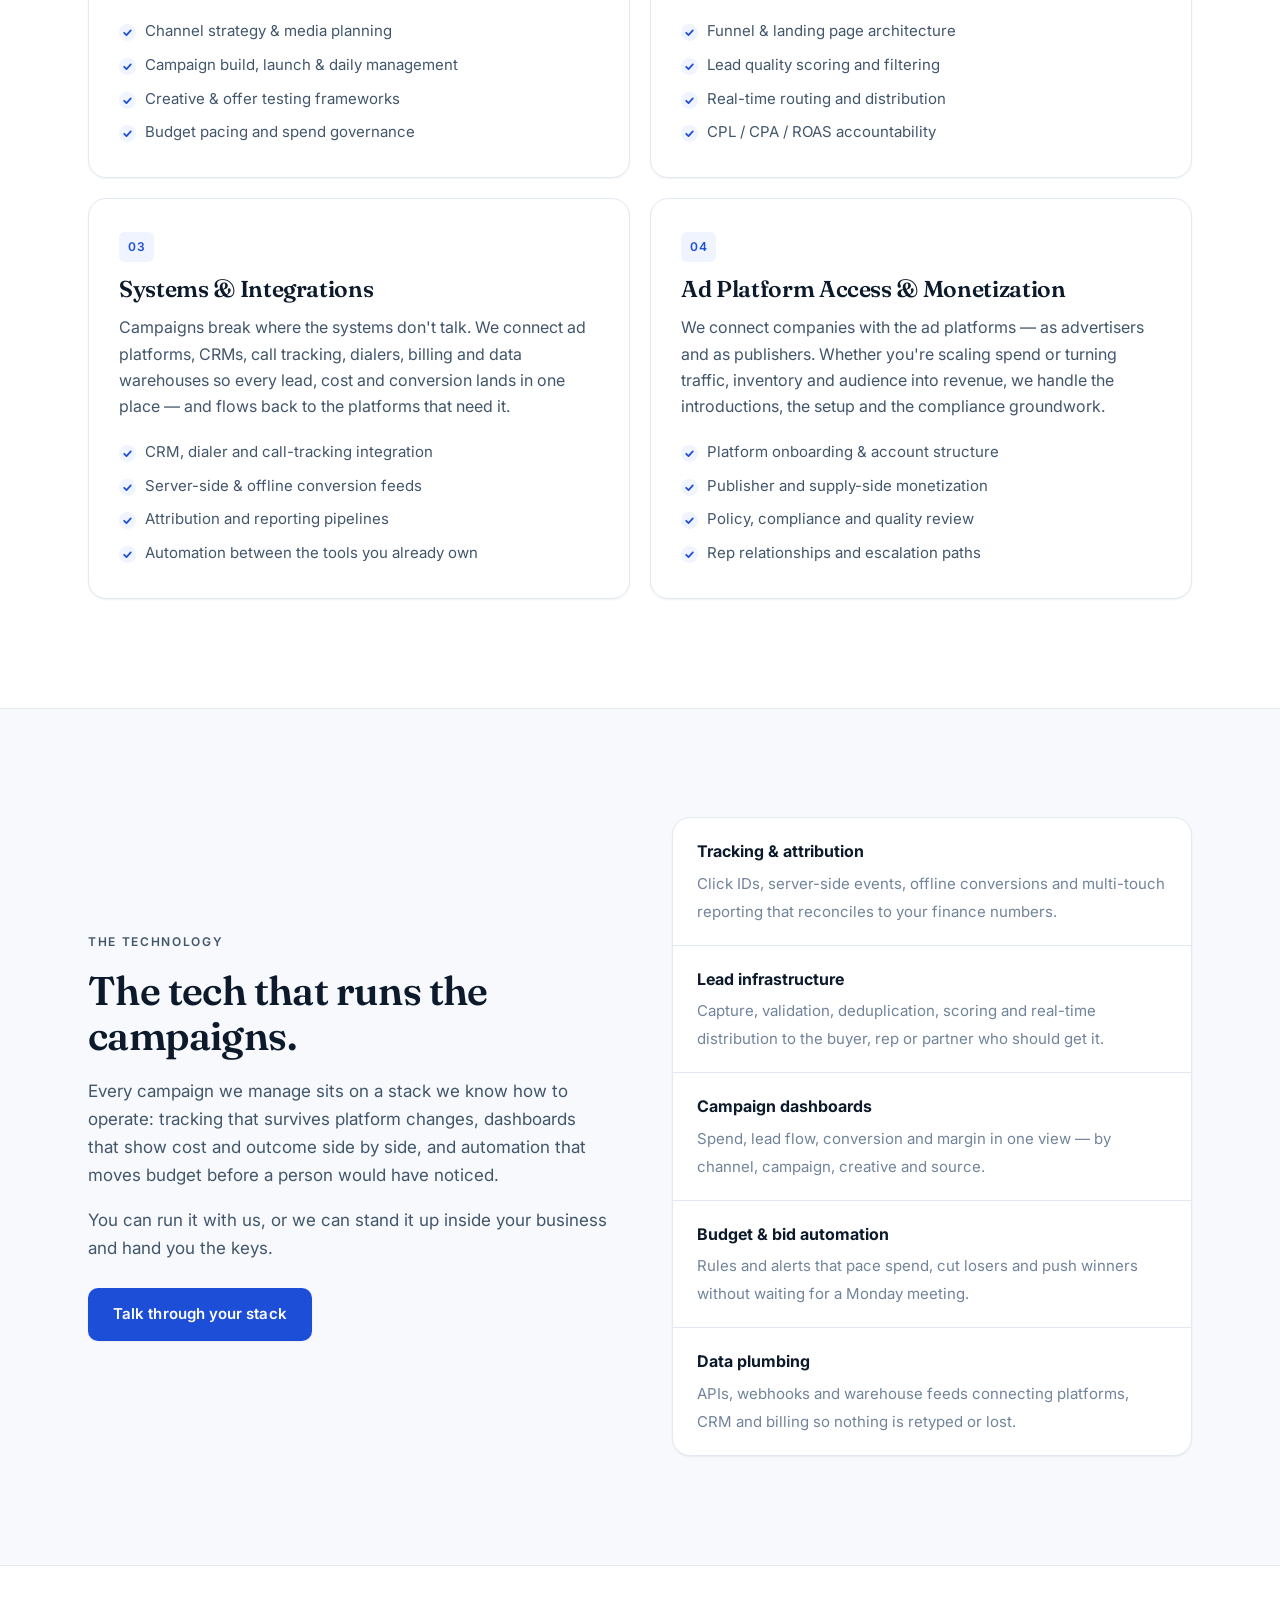
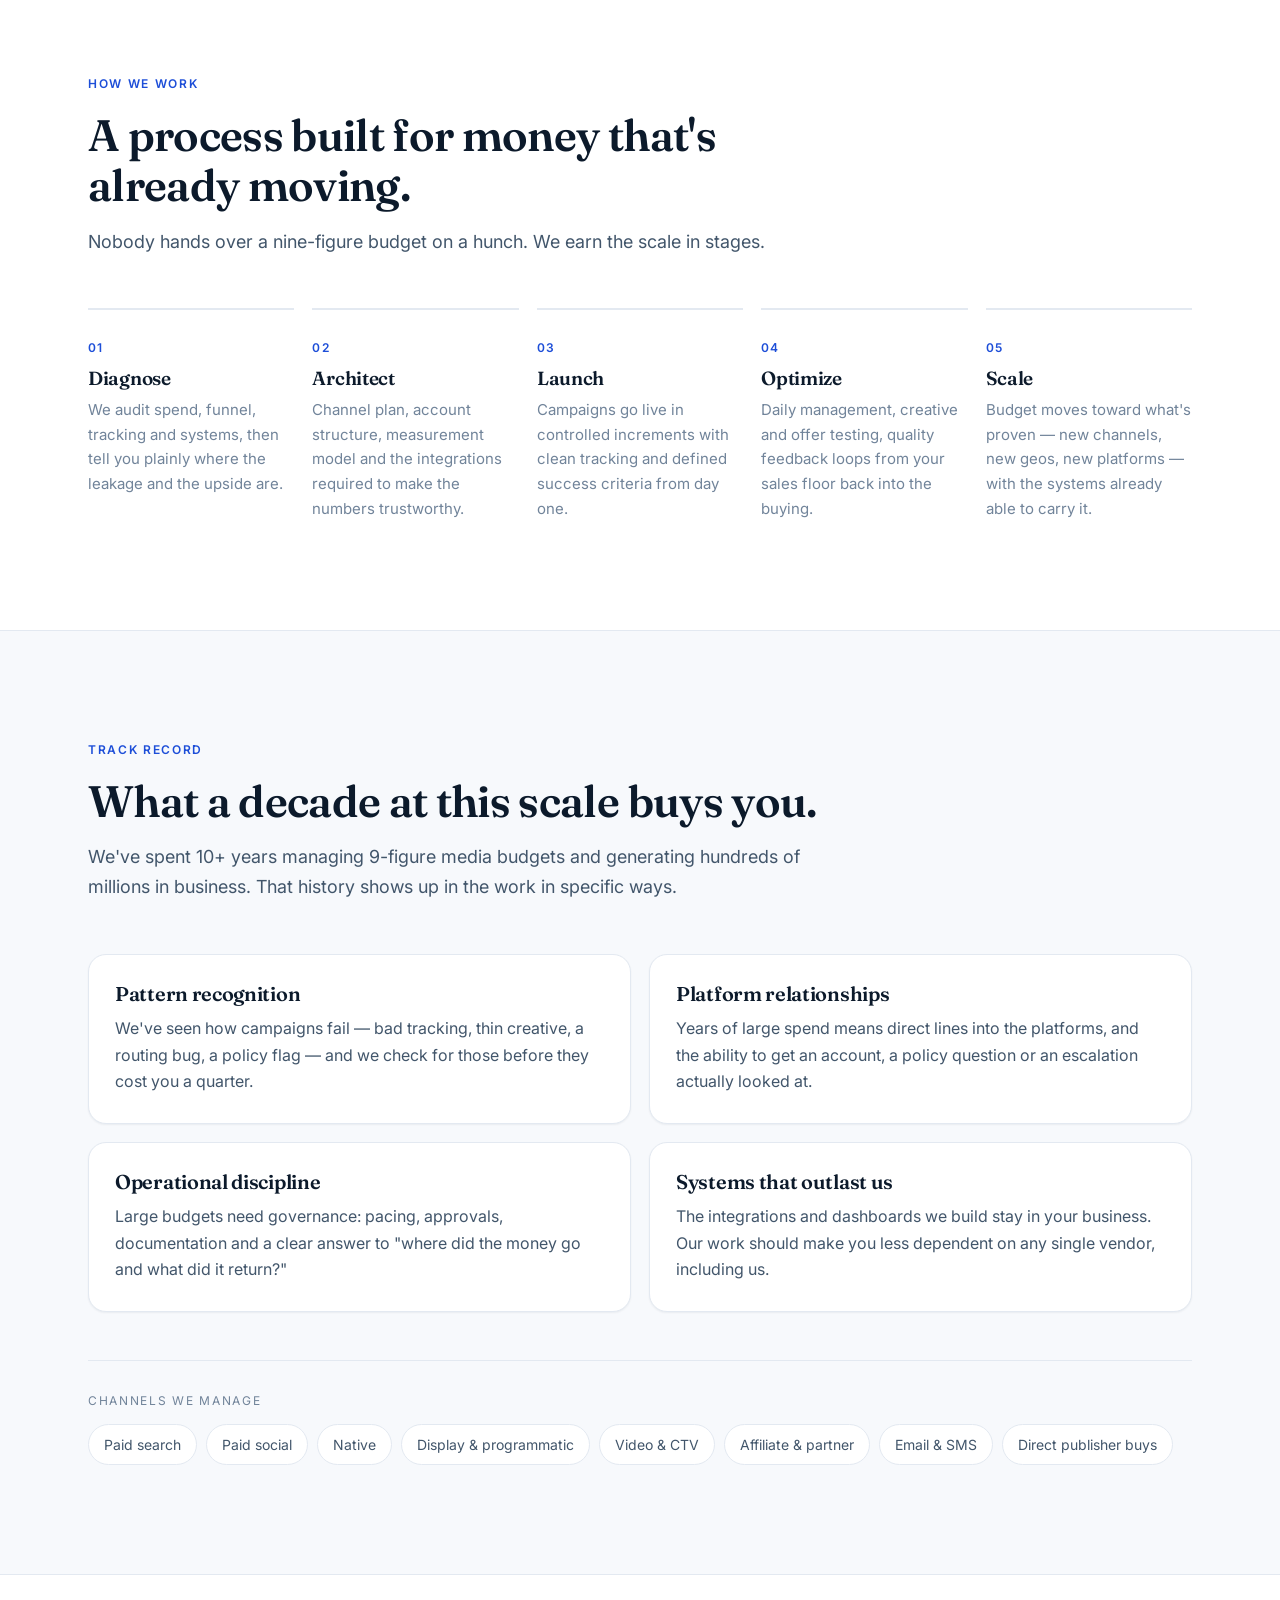
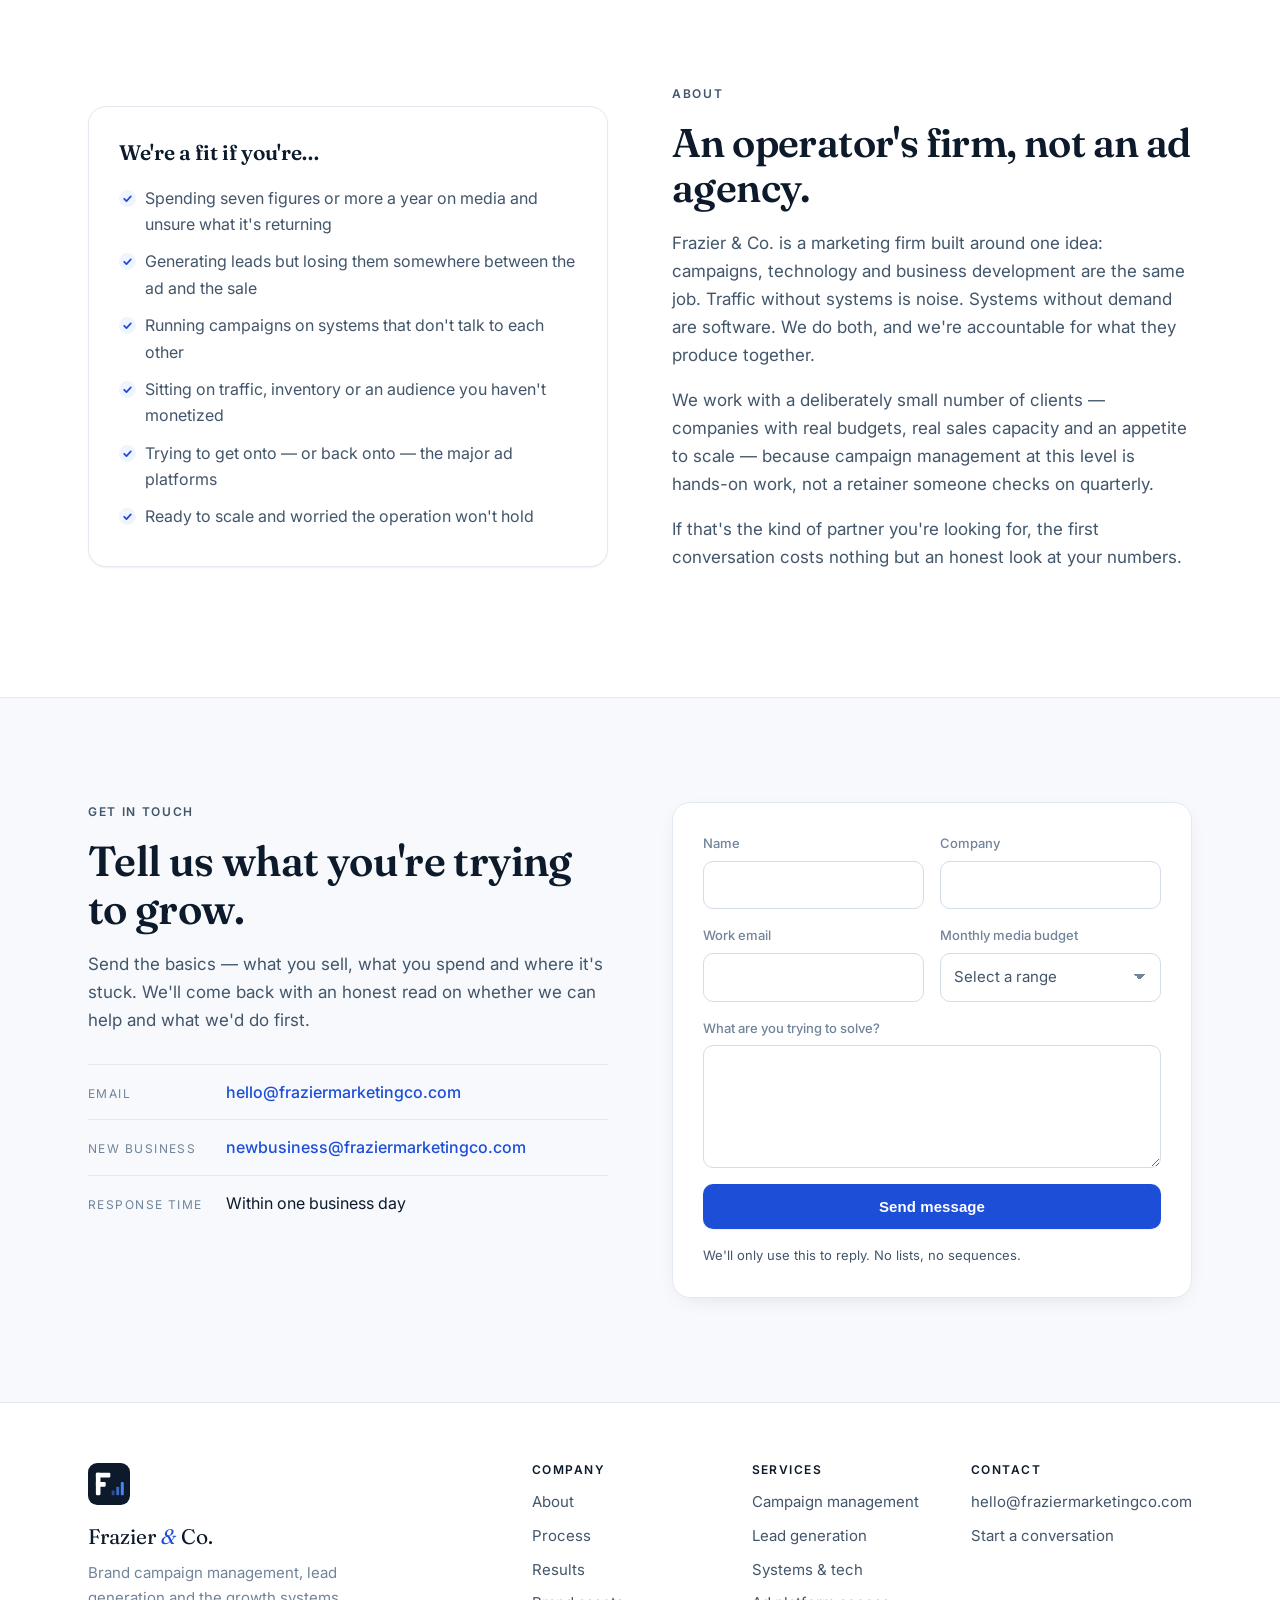
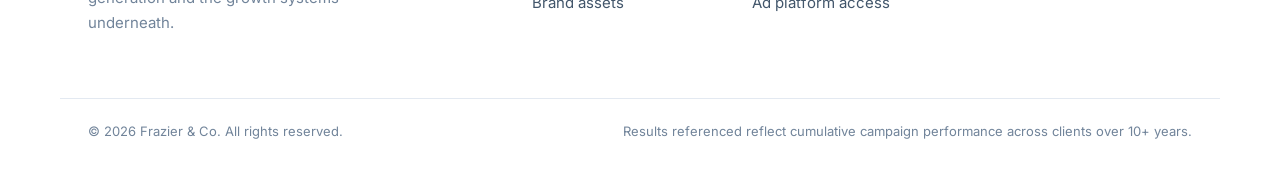
==== commit 6d81263e: "Switch the site to fraziermarketingco.com Corrects the domain across canonical, Open Graph and Twitt" ====
--- a/index.html
+++ b/index.html
@@ -7,18 +7,18 @@
 <meta name="description" content="Frazier &amp; Co. builds and runs large-scale brand campaigns for lead generation. 9-figure media spend managed over 10+ years, hundreds of millions in business generated, plus the tech systems and ad-platform connections that make it run.">
 <meta name="theme-color" content="#FFFFFF">
 <link rel="icon" href="assets/img/favicon.svg" type="image/svg+xml">
-<link rel="canonical" href="https://frazierandco.com/">
+<link rel="canonical" href="https://fraziermarketingco.com/">
 <meta property="og:type" content="website">
 <meta property="og:title" content="Frazier &amp; Co. — Campaigns, Systems, Growth">
 <meta property="og:description" content="Large-scale brand campaign management and lead generation. 9-figure media spend, 10+ years, hundreds of millions in business generated.">
-<meta property="og:image" content="https://frazierandco.com/assets/img/og-image.png">
+<meta property="og:image" content="https://fraziermarketingco.com/assets/img/og-image.png">
 <meta property="og:image:width" content="1200">
 <meta property="og:image:height" content="630">
-<meta property="og:url" content="https://frazierandco.com/">
+<meta property="og:url" content="https://fraziermarketingco.com/">
 <meta name="twitter:card" content="summary_large_image">
 <meta name="twitter:title" content="Frazier &amp; Co. — Campaigns, Systems, Growth">
 <meta name="twitter:description" content="Large-scale brand campaign management and lead generation. 9-figure media spend, 10+ years, hundreds of millions in business generated.">
-<meta name="twitter:image" content="https://frazierandco.com/assets/img/og-image.png">
+<meta name="twitter:image" content="https://fraziermarketingco.com/assets/img/og-image.png">
 <link rel="preconnect" href="https://fonts.googleapis.com">
 <link rel="preconnect" href="https://fonts.gstatic.com" crossorigin>
 <link href="https://fonts.googleapis.com/css2?family=Inter:wght@400;500;600;700&family=Fraunces:opsz,wght@9..144,500;9..144,600&display=swap" rel="stylesheet">
@@ -242,8 +242,8 @@
       <h2>Tell us what you're trying to grow.</h2>
       <p>Send the basics — what you sell, what you spend and where it's stuck. We'll come back with an honest read on whether we can help and what we'd do first.</p>
       <dl class="contact-list">
-        <div><dt>Email</dt><dd><a href="mailto:hello@frazierandco.com">hello@frazierandco.com</a></dd></div>
-        <div><dt>New business</dt><dd><a href="mailto:newbusiness@frazierandco.com">newbusiness@frazierandco.com</a></dd></div>
+        <div><dt>Email</dt><dd><a href="mailto:hello@fraziermarketingco.com">hello@fraziermarketingco.com</a></dd></div>
+        <div><dt>New business</dt><dd><a href="mailto:newbusiness@fraziermarketingco.com">newbusiness@fraziermarketingco.com</a></dd></div>
         <div><dt>Response time</dt><dd>Within one business day</dd></div>
       </dl>
     </div>
@@ -275,6 +275,7 @@
         <label for="message">What are you trying to solve?</label>
         <textarea id="message" name="message" rows="4" required></textarea>
       </div>
+      <input type="text" name="_gotcha" tabindex="-1" autocomplete="off" aria-hidden="true" class="hp">
       <button class="btn btn--gold btn--full" type="submit">Send message</button>
       <p class="form__note" id="formNote" role="status">We'll only use this to reply. No lists, no sequences.</p>
     </form>
@@ -306,7 +307,7 @@
       </div>
       <div>
         <h4>Contact</h4>
-        <a href="mailto:hello@frazierandco.com">hello@frazierandco.com</a>
+        <a href="mailto:hello@fraziermarketingco.com">hello@fraziermarketingco.com</a>
         <a href="#contact">Start a conversation</a>
       </div>
     </nav>
--- a/assets/css/style.css
+++ b/assets/css/style.css
@@ -204,7 +204,10 @@
                    linear-gradient(135deg,var(--ink-faint) 50%,transparent 50%);
   background-position:calc(100% - 20px) 20px,calc(100% - 14px) 20px;
   background-size:6px 6px;background-repeat:no-repeat}
+.hp{position:absolute;left:-9999px;width:1px;height:1px;opacity:0}
 .form__note{grid-column:1/-1;margin:0;font-size:13px;color:var(--ink-faint)}
+.form__note.is-error{color:#B3261E}
+.btn[disabled]{opacity:.6;cursor:progress}
 .form__note.is-ok{color:var(--accent)}
 
 /* ---------- footer ---------- */
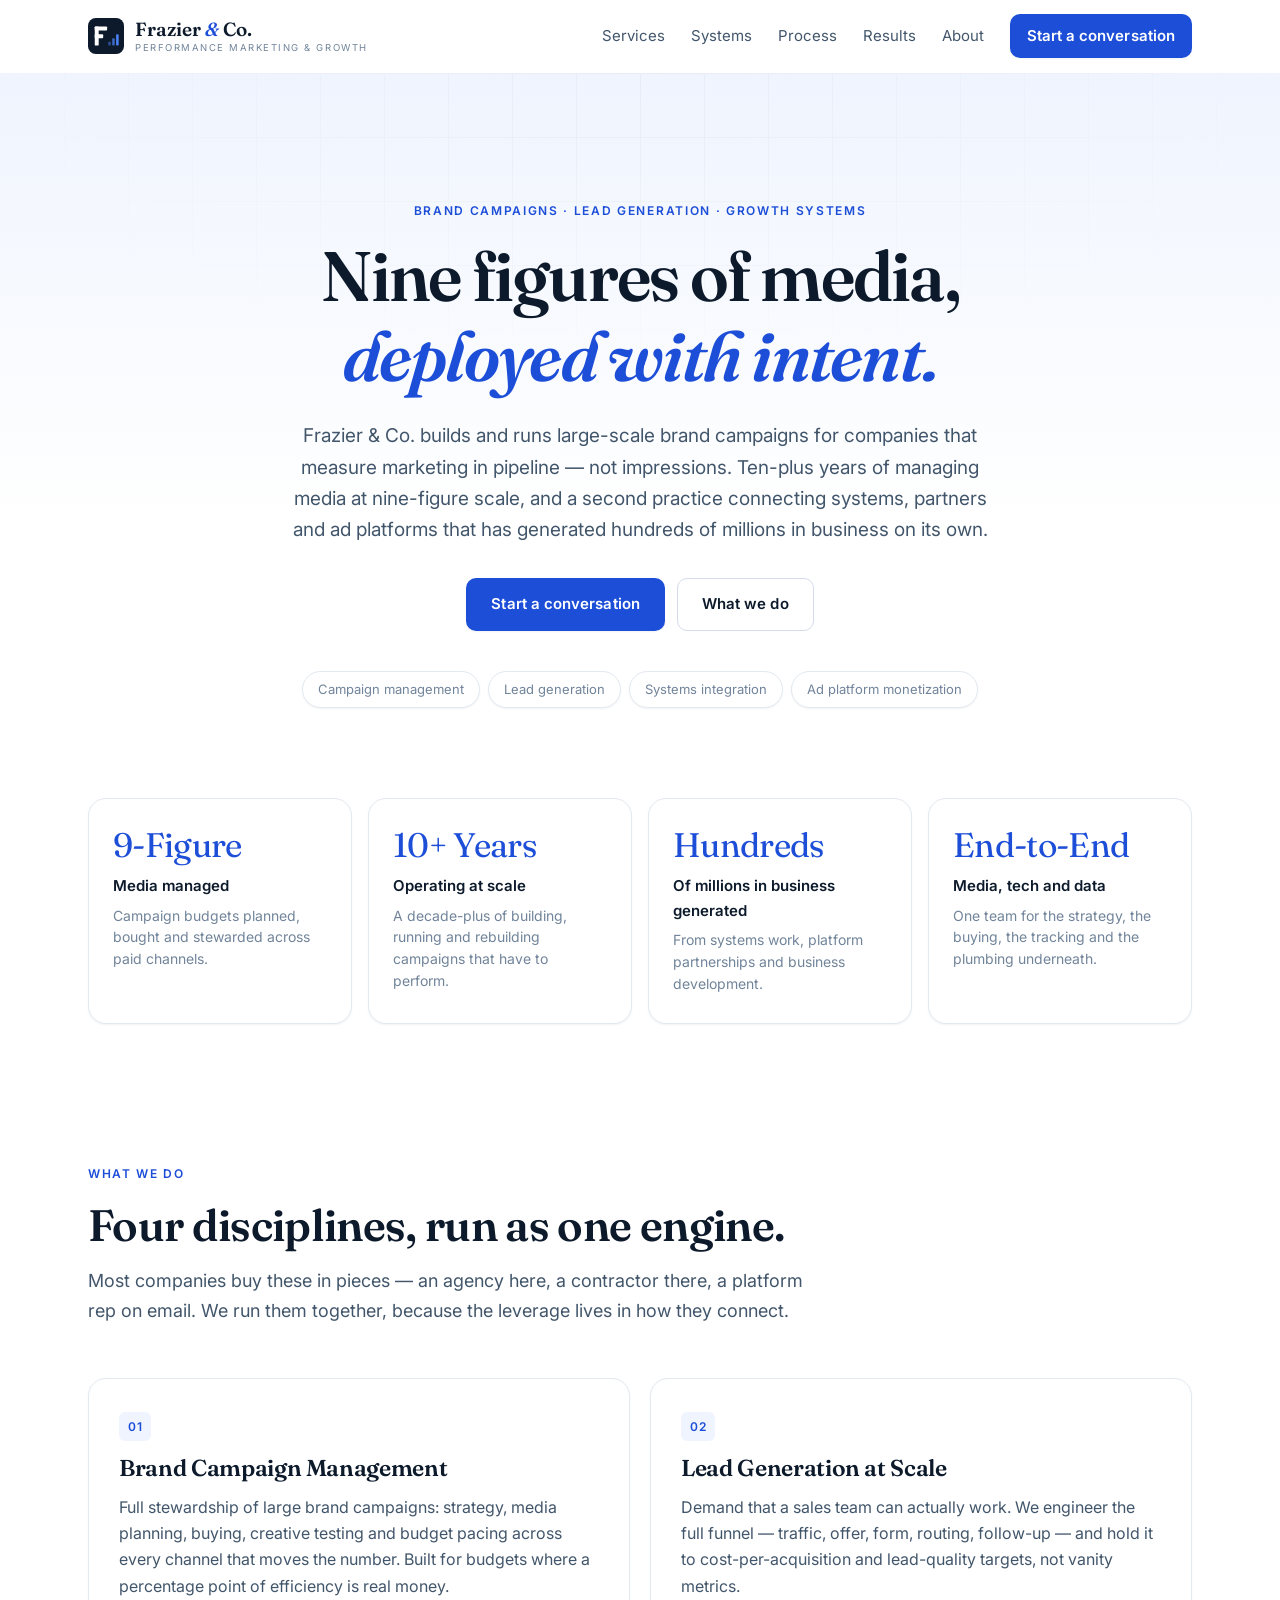
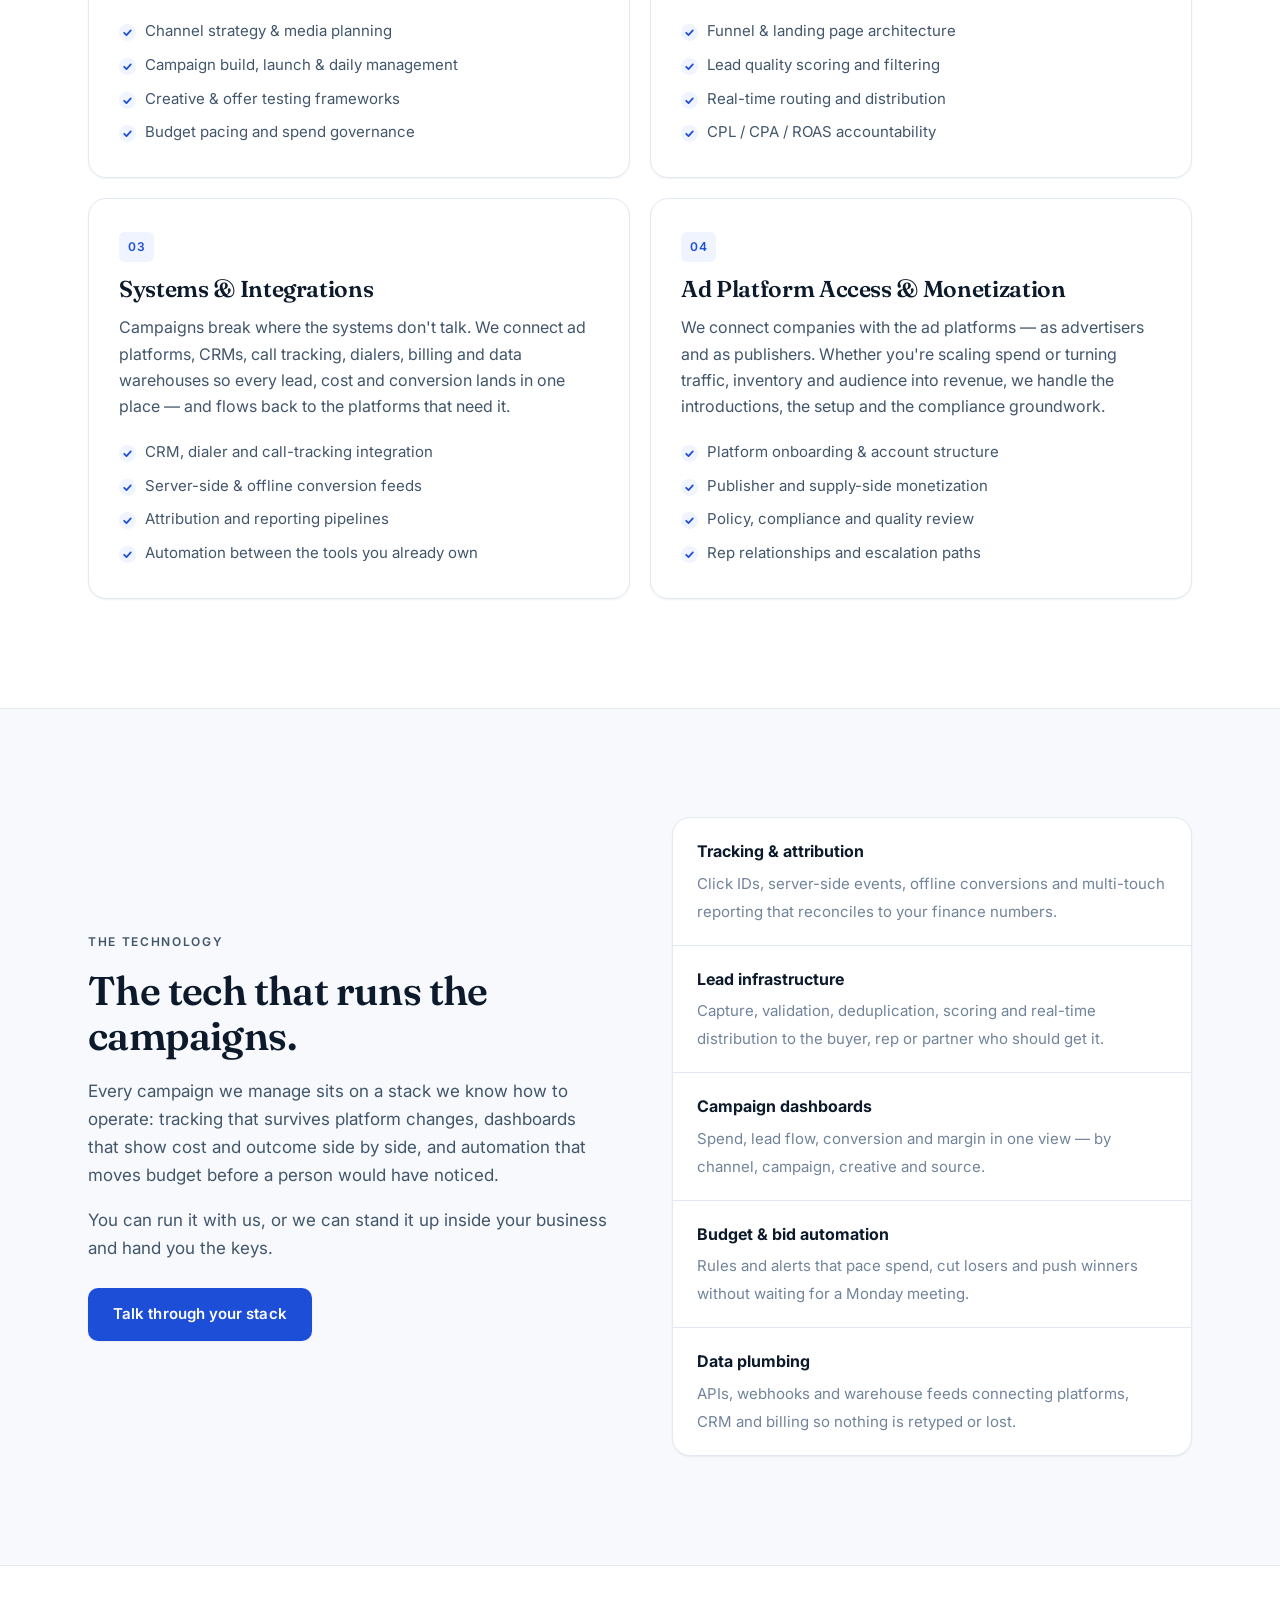
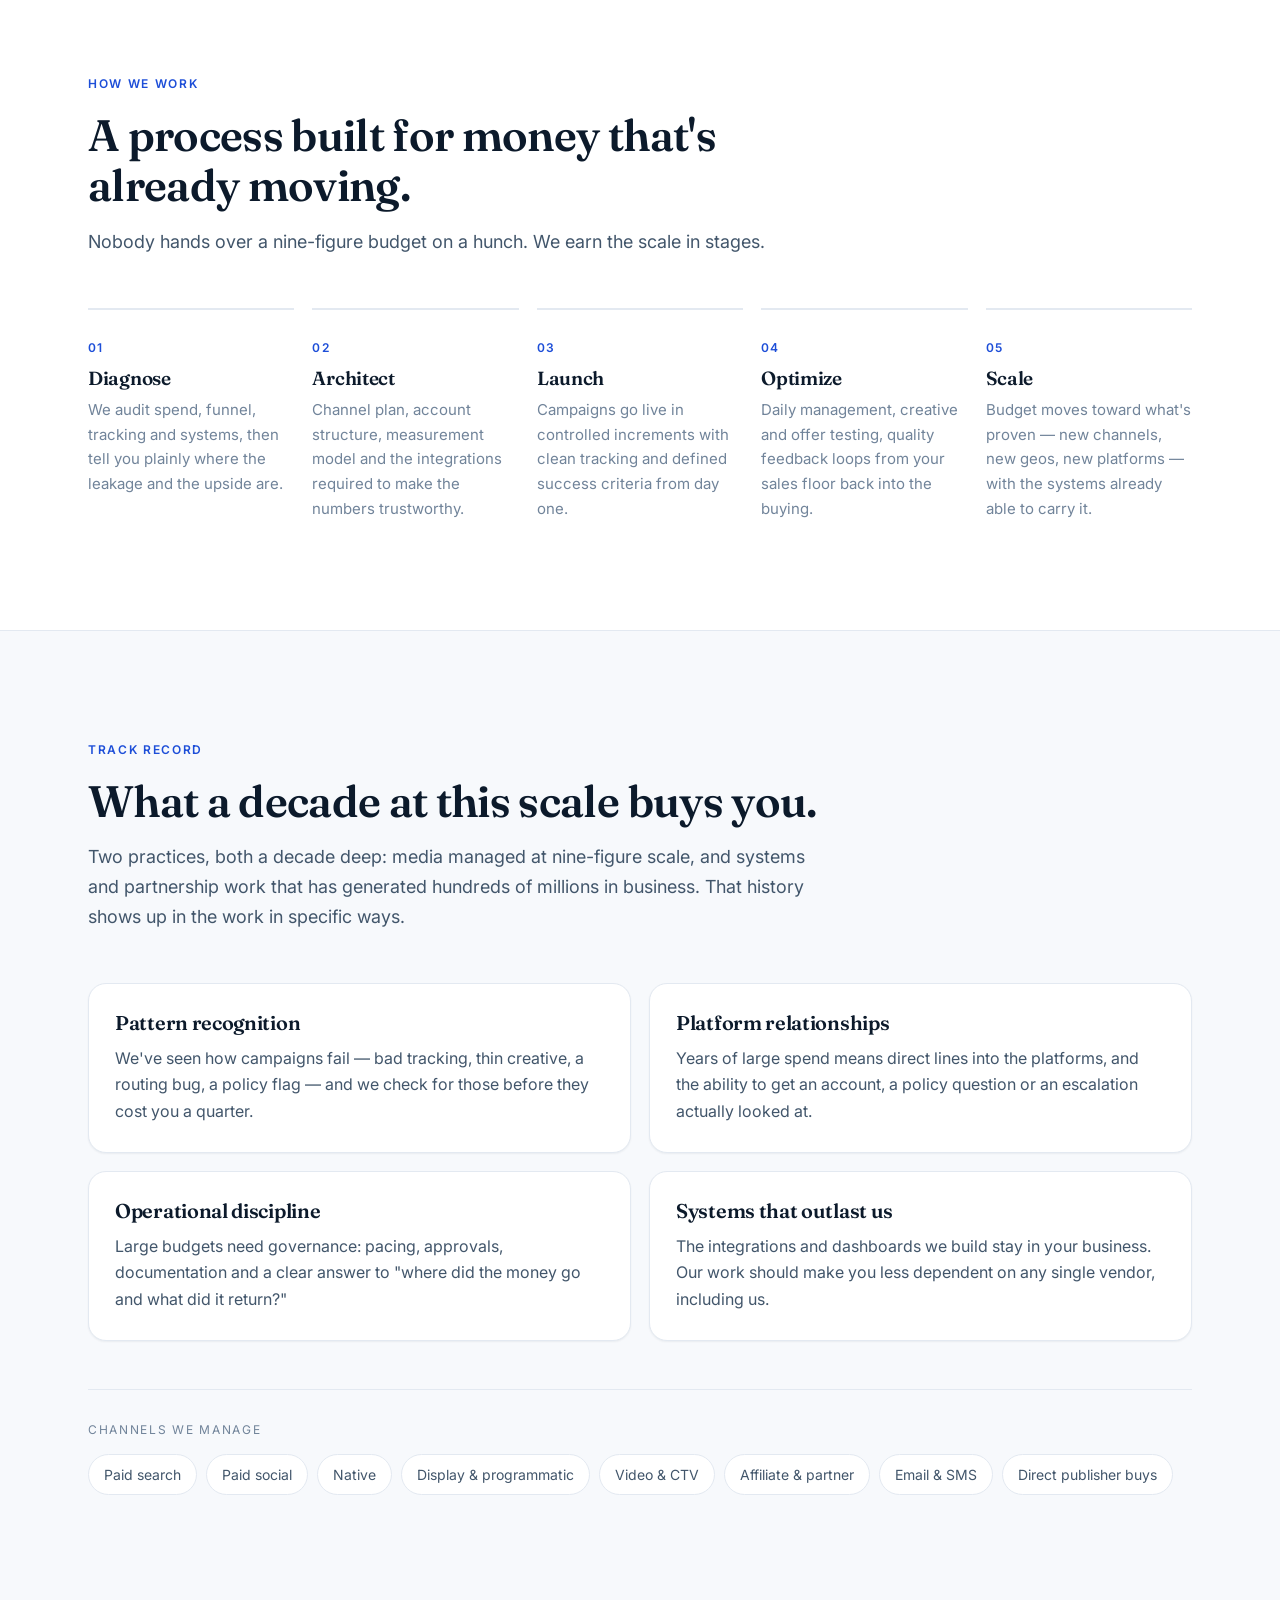
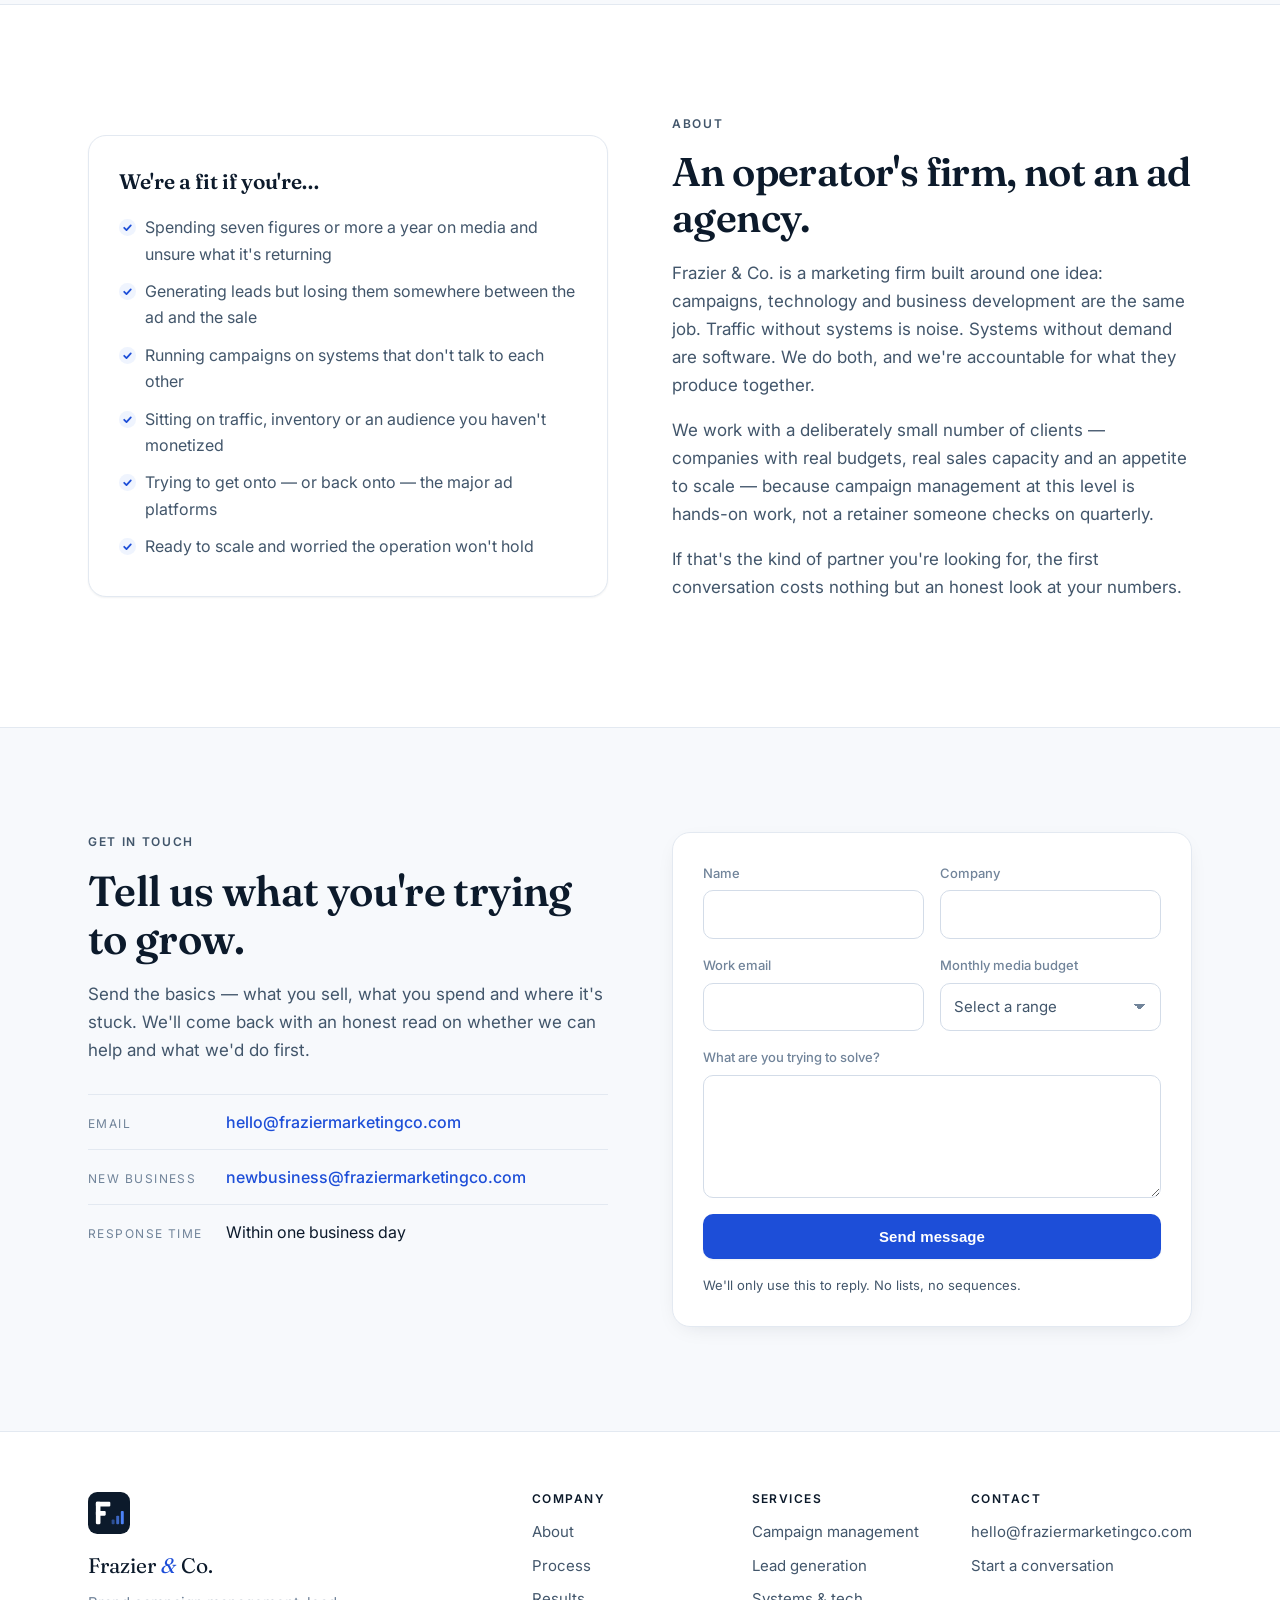
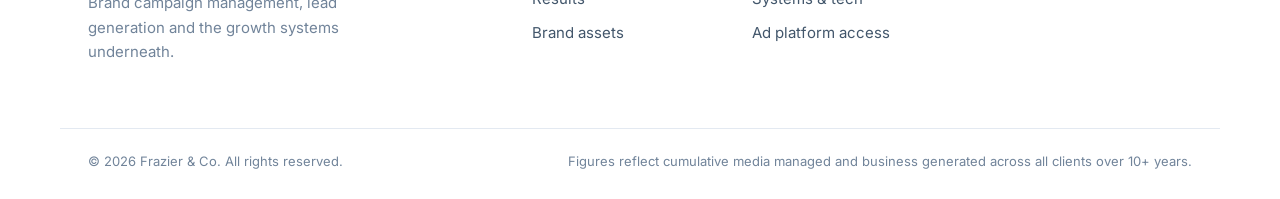
==== commit e66ceb71: "Separate the media-spend and business-generated claims The hero copy read as though the hundreds of " ====
--- a/index.html
+++ b/index.html
@@ -4,20 +4,20 @@
 <meta charset="utf-8">
 <meta name="viewport" content="width=device-width, initial-scale=1">
 <title>Frazier &amp; Co. — Brand Campaign Management &amp; Lead Generation at Scale</title>
-<meta name="description" content="Frazier &amp; Co. builds and runs large-scale brand campaigns for lead generation. 9-figure media spend managed over 10+ years, hundreds of millions in business generated, plus the tech systems and ad-platform connections that make it run.">
+<meta name="description" content="Frazier &amp; Co. runs large-scale brand campaigns for lead generation — media managed at nine-figure scale over 10+ years — and builds the systems and ad-platform partnerships that have generated hundreds of millions in business.">
 <meta name="theme-color" content="#FFFFFF">
 <link rel="icon" href="assets/img/favicon.svg" type="image/svg+xml">
 <link rel="canonical" href="https://fraziermarketingco.com/">
 <meta property="og:type" content="website">
 <meta property="og:title" content="Frazier &amp; Co. — Campaigns, Systems, Growth">
-<meta property="og:description" content="Large-scale brand campaign management and lead generation. 9-figure media spend, 10+ years, hundreds of millions in business generated.">
+<meta property="og:description" content="Large-scale brand campaign management and lead generation, plus the systems and ad-platform work that has generated hundreds of millions in business.">
 <meta property="og:image" content="https://fraziermarketingco.com/assets/img/og-image.png">
 <meta property="og:image:width" content="1200">
 <meta property="og:image:height" content="630">
 <meta property="og:url" content="https://fraziermarketingco.com/">
 <meta name="twitter:card" content="summary_large_image">
 <meta name="twitter:title" content="Frazier &amp; Co. — Campaigns, Systems, Growth">
-<meta name="twitter:description" content="Large-scale brand campaign management and lead generation. 9-figure media spend, 10+ years, hundreds of millions in business generated.">
+<meta name="twitter:description" content="Large-scale brand campaign management and lead generation, plus the systems and ad-platform work that has generated hundreds of millions in business.">
 <meta name="twitter:image" content="https://fraziermarketingco.com/assets/img/og-image.png">
 <link rel="preconnect" href="https://fonts.googleapis.com">
 <link rel="preconnect" href="https://fonts.gstatic.com" crossorigin>
@@ -56,7 +56,7 @@
   <div class="wrap hero__inner">
     <p class="eyebrow reveal">Brand campaigns · Lead generation · Growth systems</p>
     <h1 class="hero__title reveal">Nine figures of media, <em>deployed with intent.</em></h1>
-    <p class="hero__lede reveal">Frazier &amp; Co. builds and runs large-scale brand campaigns for companies that measure marketing in pipeline — not impressions. Over the last 10+ years we've managed 9-figure media spend, connected the systems behind it, and generated hundreds of millions in business for the brands we work with.</p>
+    <p class="hero__lede reveal">Frazier &amp; Co. builds and runs large-scale brand campaigns for companies that measure marketing in pipeline — not impressions. Ten-plus years of managing media at nine-figure scale, and a second practice connecting systems, partners and ad platforms that has generated hundreds of millions in business on its own.</p>
     <div class="hero__cta reveal">
       <a class="btn btn--gold" href="#contact">Start a conversation</a>
       <a class="btn btn--ghost" href="#services">What we do</a>
@@ -74,8 +74,8 @@
   <div class="wrap stats__grid">
     <div class="stat reveal">
       <span class="stat__num" data-count="9" data-suffix="-Figure">9-Figure</span>
-      <span class="stat__label">Media spend managed</span>
-      <span class="stat__note">Campaign budgets deployed across paid channels over the last decade.</span>
+      <span class="stat__label">Media managed</span>
+      <span class="stat__note">Campaign budgets planned, bought and stewarded across paid channels.</span>
     </div>
     <div class="stat reveal">
       <span class="stat__num" data-count="10" data-suffix="+ Years">10+ Years</span>
@@ -85,7 +85,7 @@
     <div class="stat reveal">
       <span class="stat__num">Hundreds</span>
       <span class="stat__label">Of millions in business generated</span>
-      <span class="stat__note">Revenue driven for clients through campaigns, systems and platform connections.</span>
+      <span class="stat__note">From systems work, platform partnerships and business development.</span>
     </div>
     <div class="stat reveal">
       <span class="stat__num">End&#8209;to&#8209;End</span>
@@ -194,7 +194,7 @@
     <header class="section__head reveal">
       <p class="eyebrow">Track record</p>
       <h2>What a decade at this scale buys you.</h2>
-      <p class="section__lede">We've spent 10+ years managing 9-figure media budgets and generating hundreds of millions in business. That history shows up in the work in specific ways.</p>
+      <p class="section__lede">Two practices, both a decade deep: media managed at nine-figure scale, and systems and partnership work that has generated hundreds of millions in business. That history shows up in the work in specific ways.</p>
     </header>
     <div class="results">
       <div class="result reveal"><h3>Pattern recognition</h3><p>We've seen how campaigns fail — bad tracking, thin creative, a routing bug, a policy flag — and we check for those before they cost you a quarter.</p></div>
@@ -314,7 +314,7 @@
   </div>
   <div class="wrap footer__base">
     <p>&copy; <span id="year">2026</span> Frazier &amp; Co. All rights reserved.</p>
-    <p>Results referenced reflect cumulative campaign performance across clients over 10+ years.</p>
+    <p>Figures reflect cumulative media managed and business generated across all clients over 10+ years.</p>
   </div>
 </footer>
 
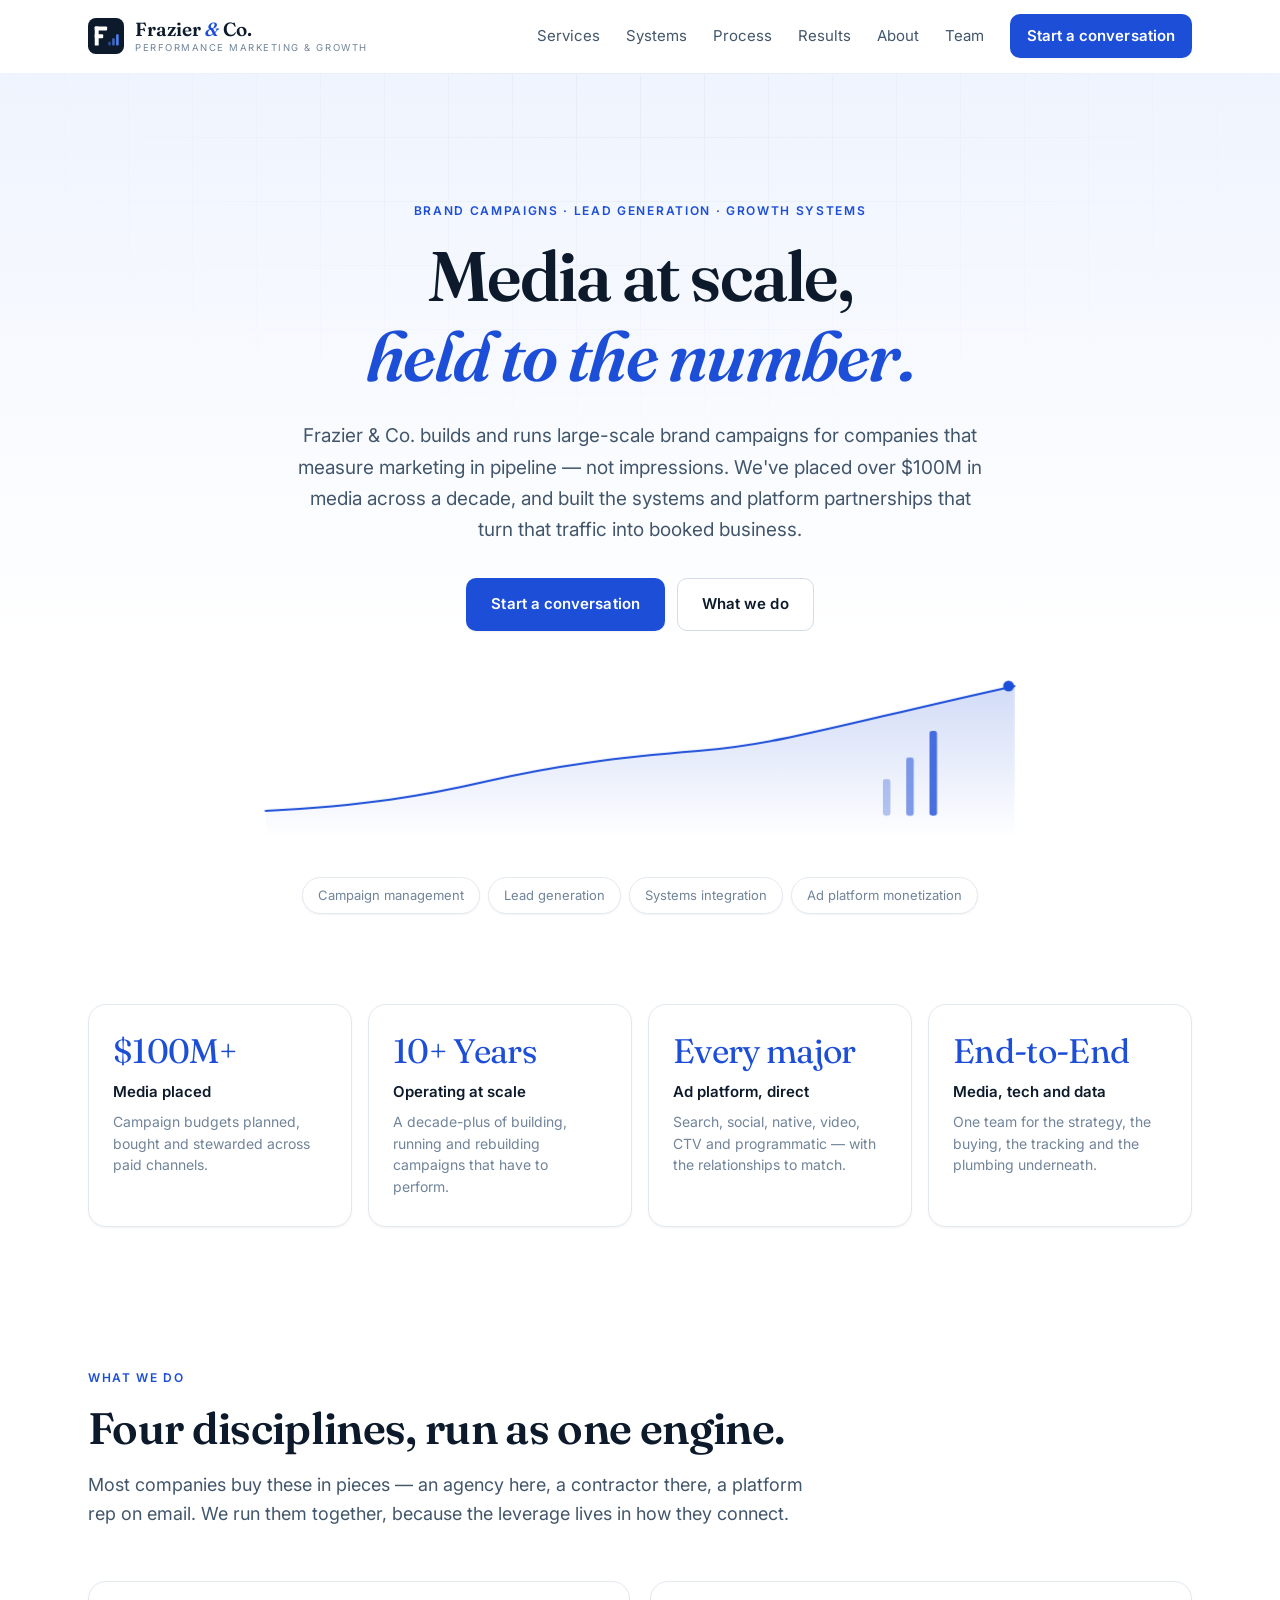
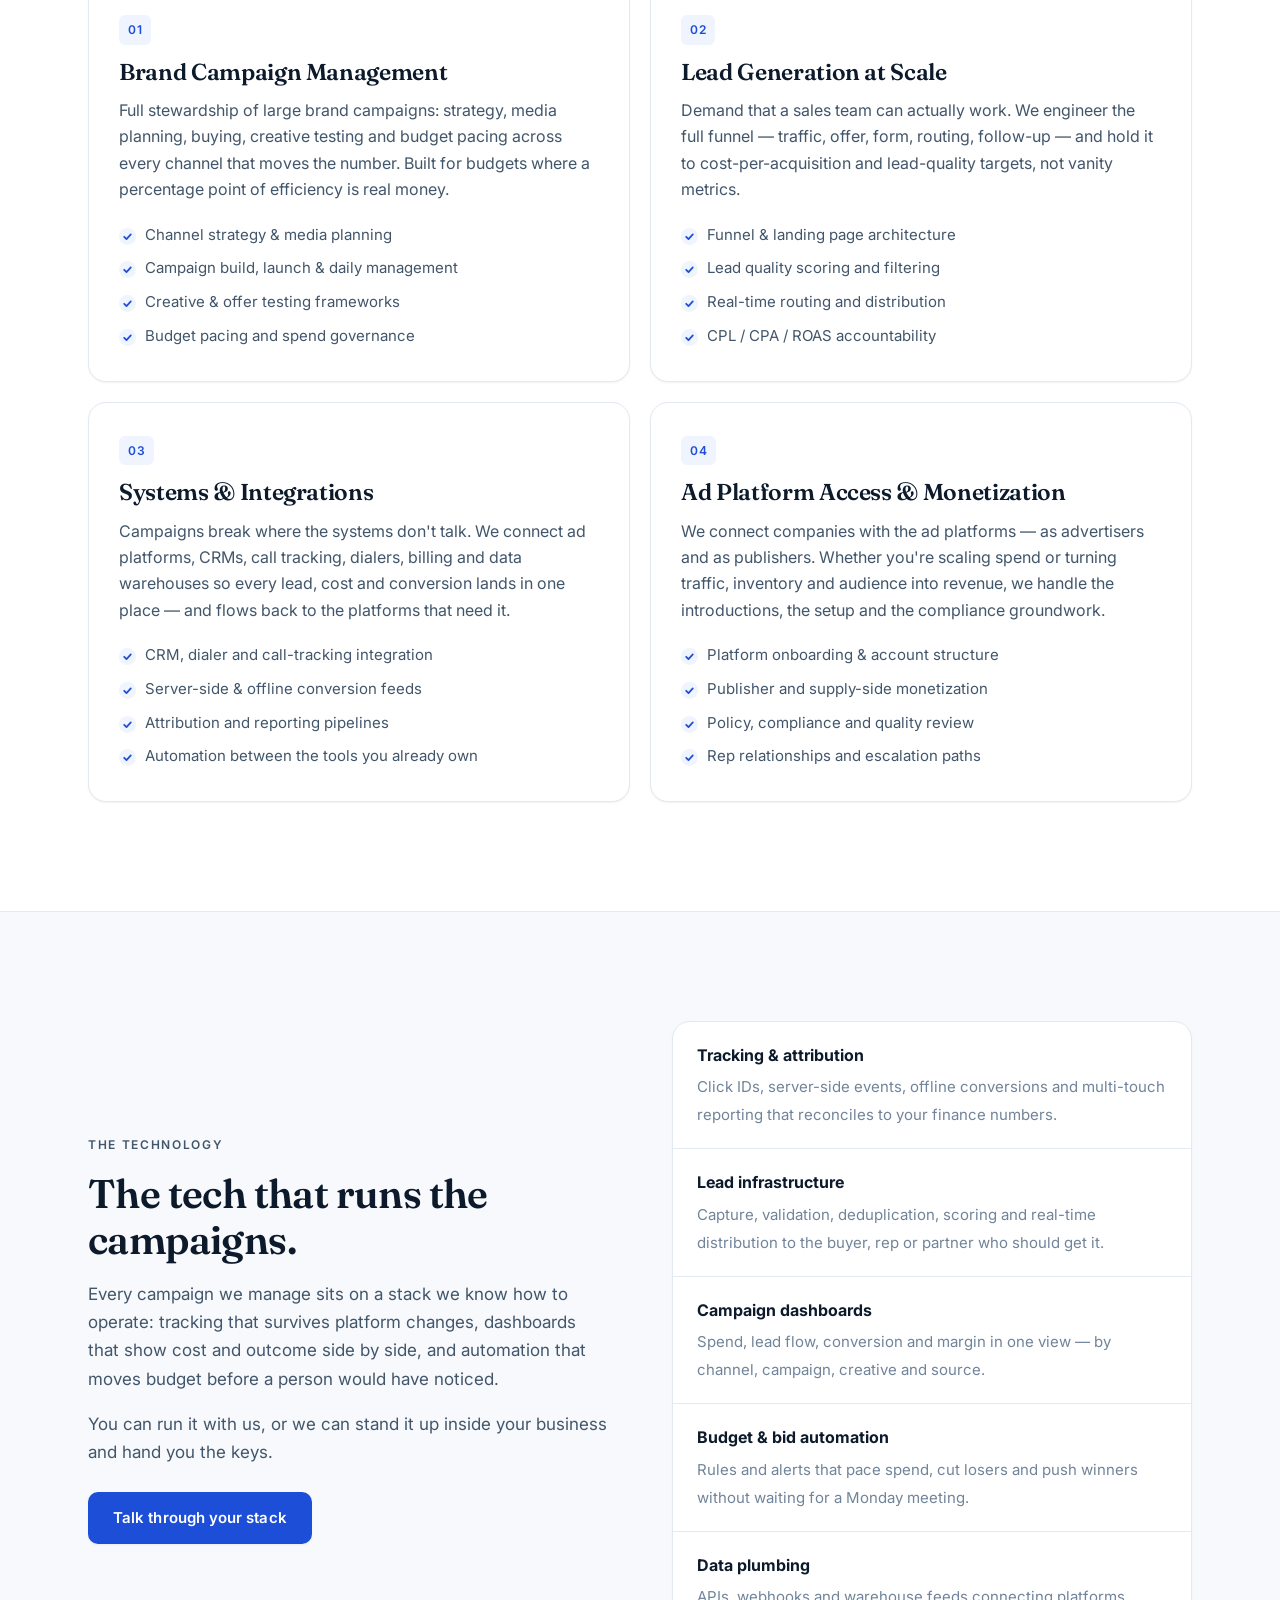
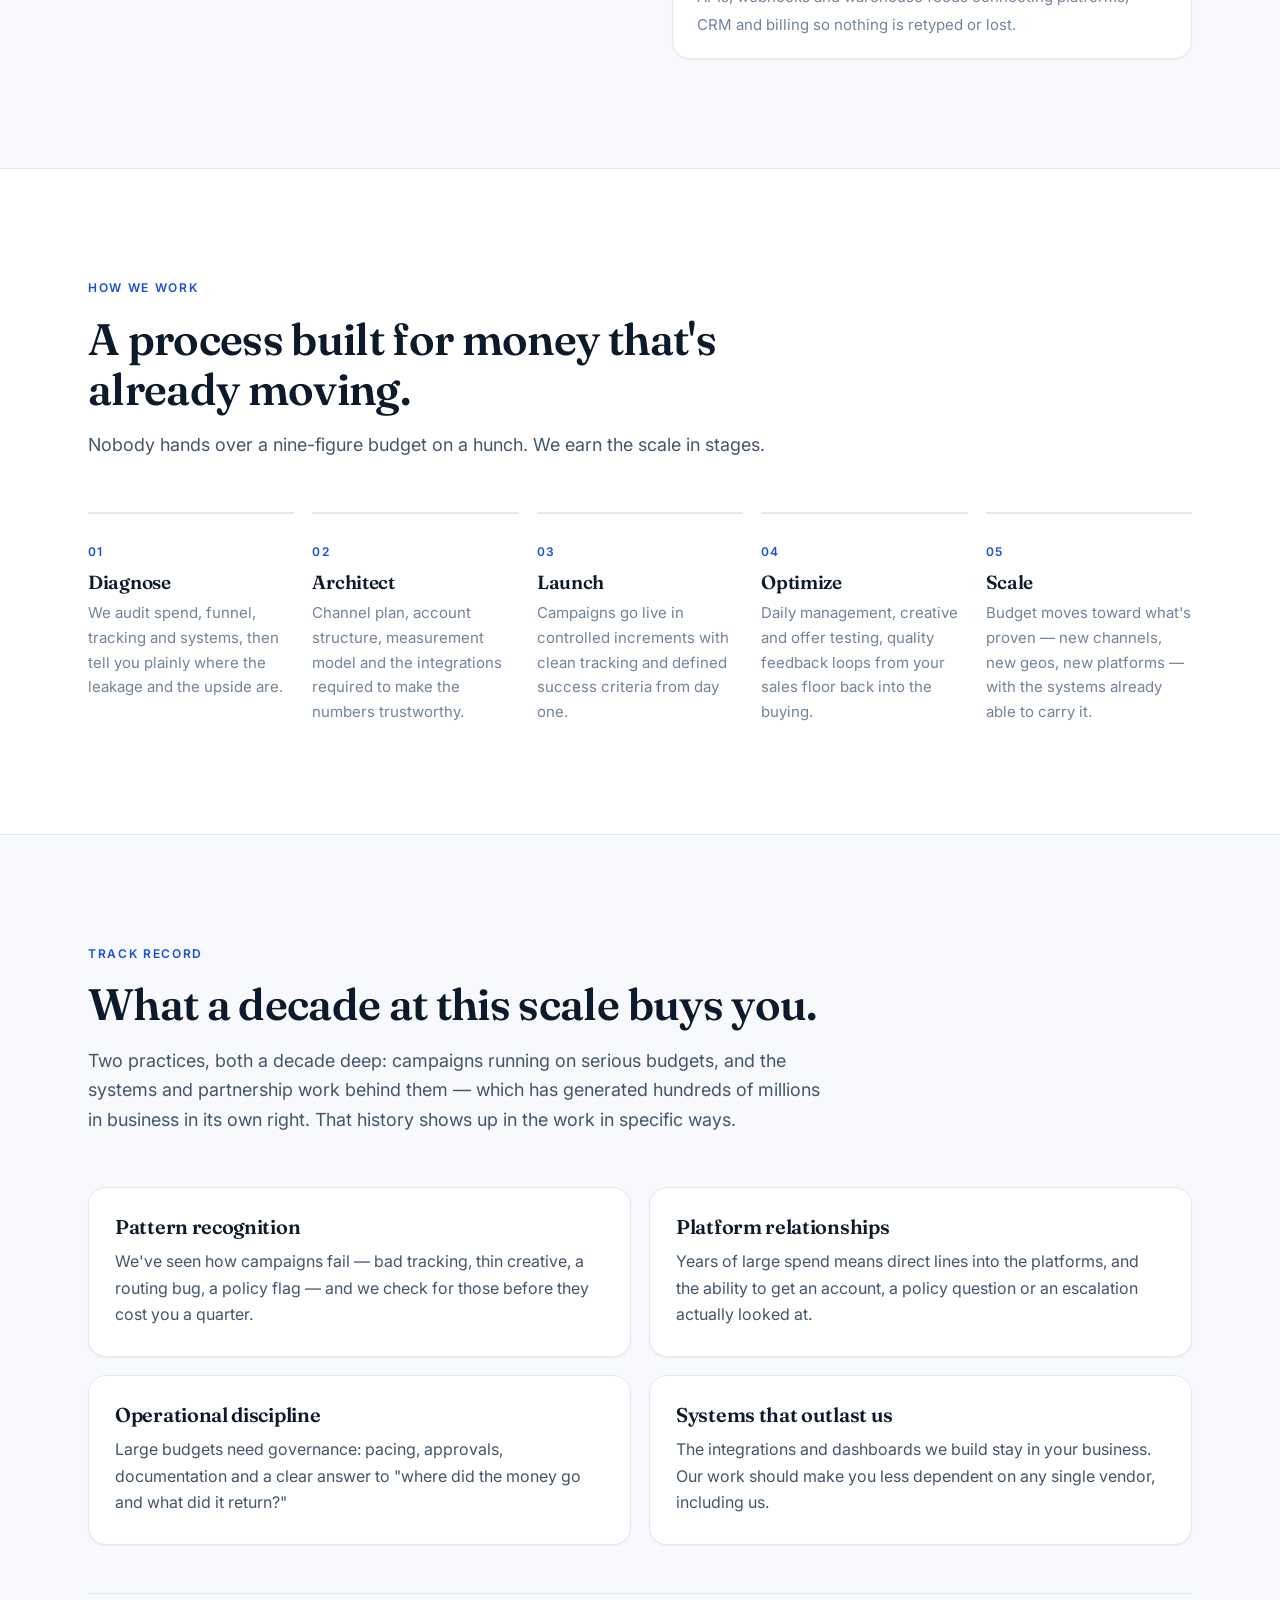
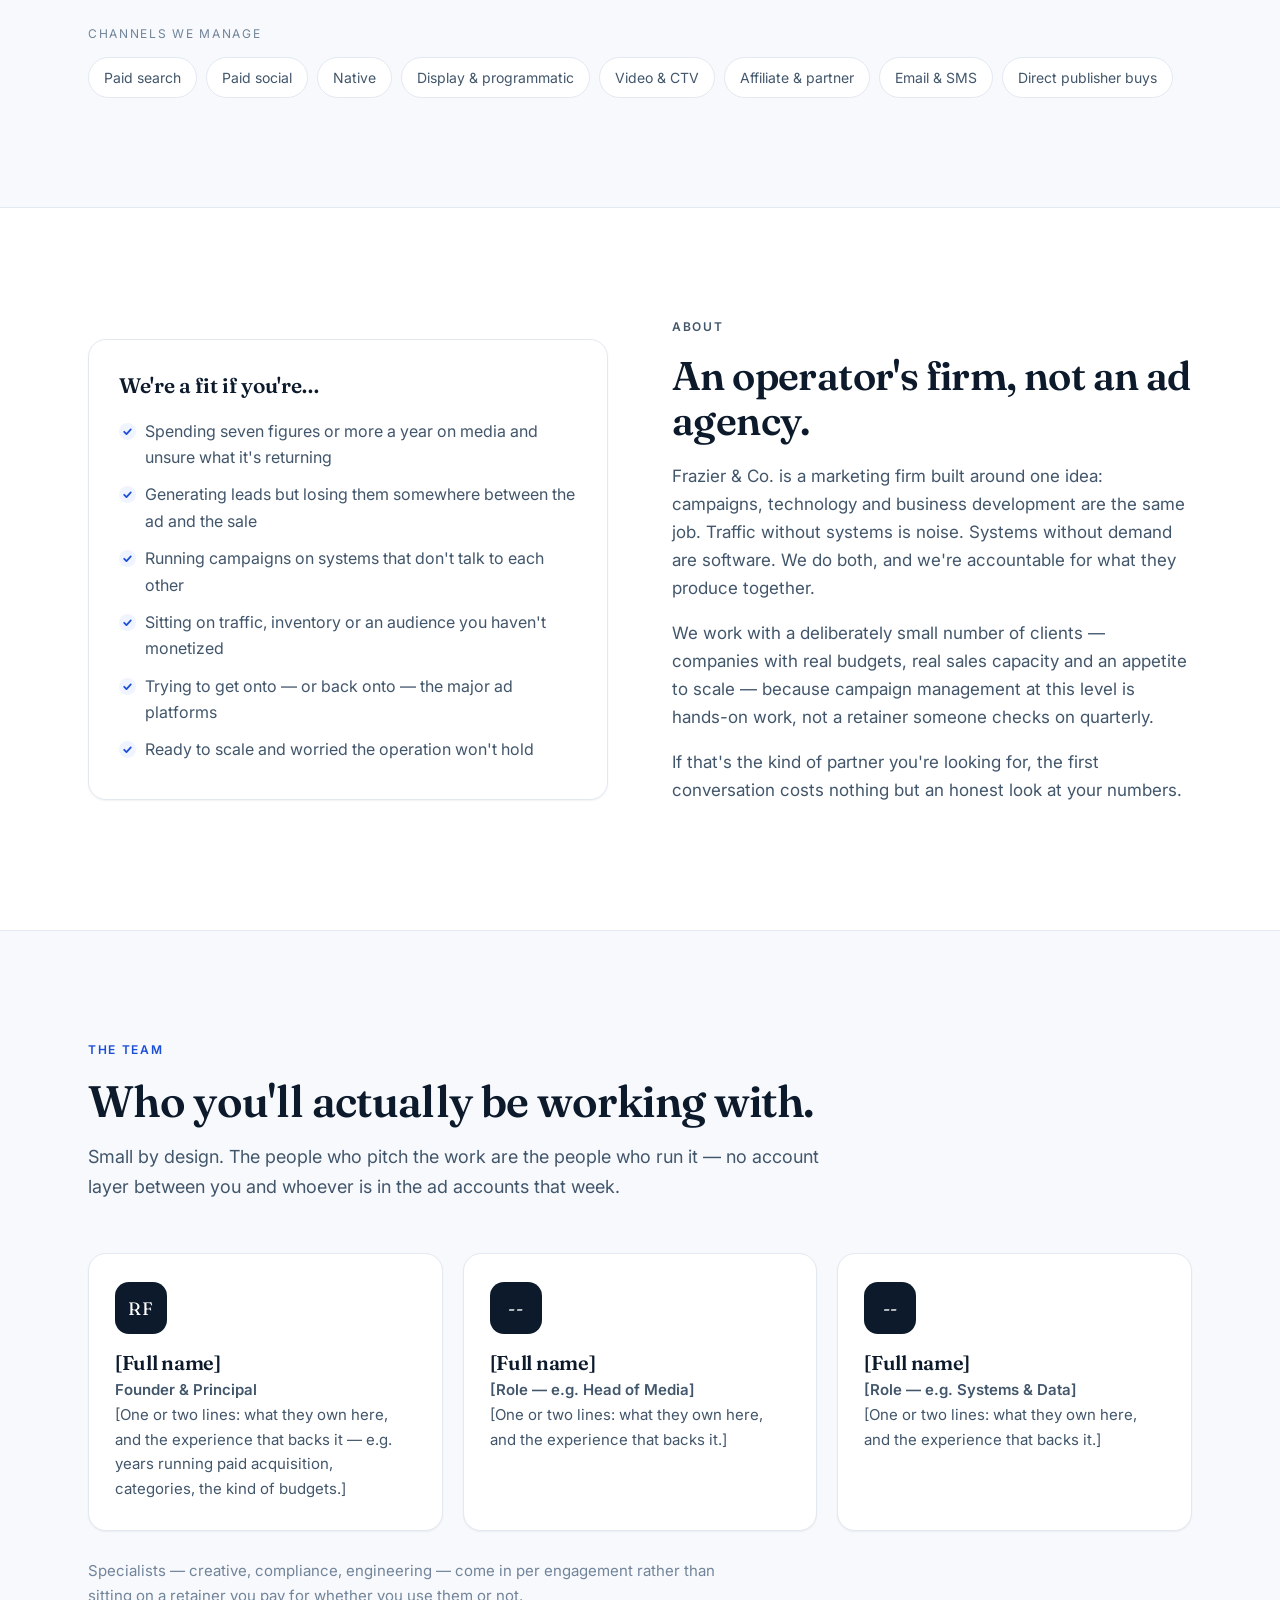
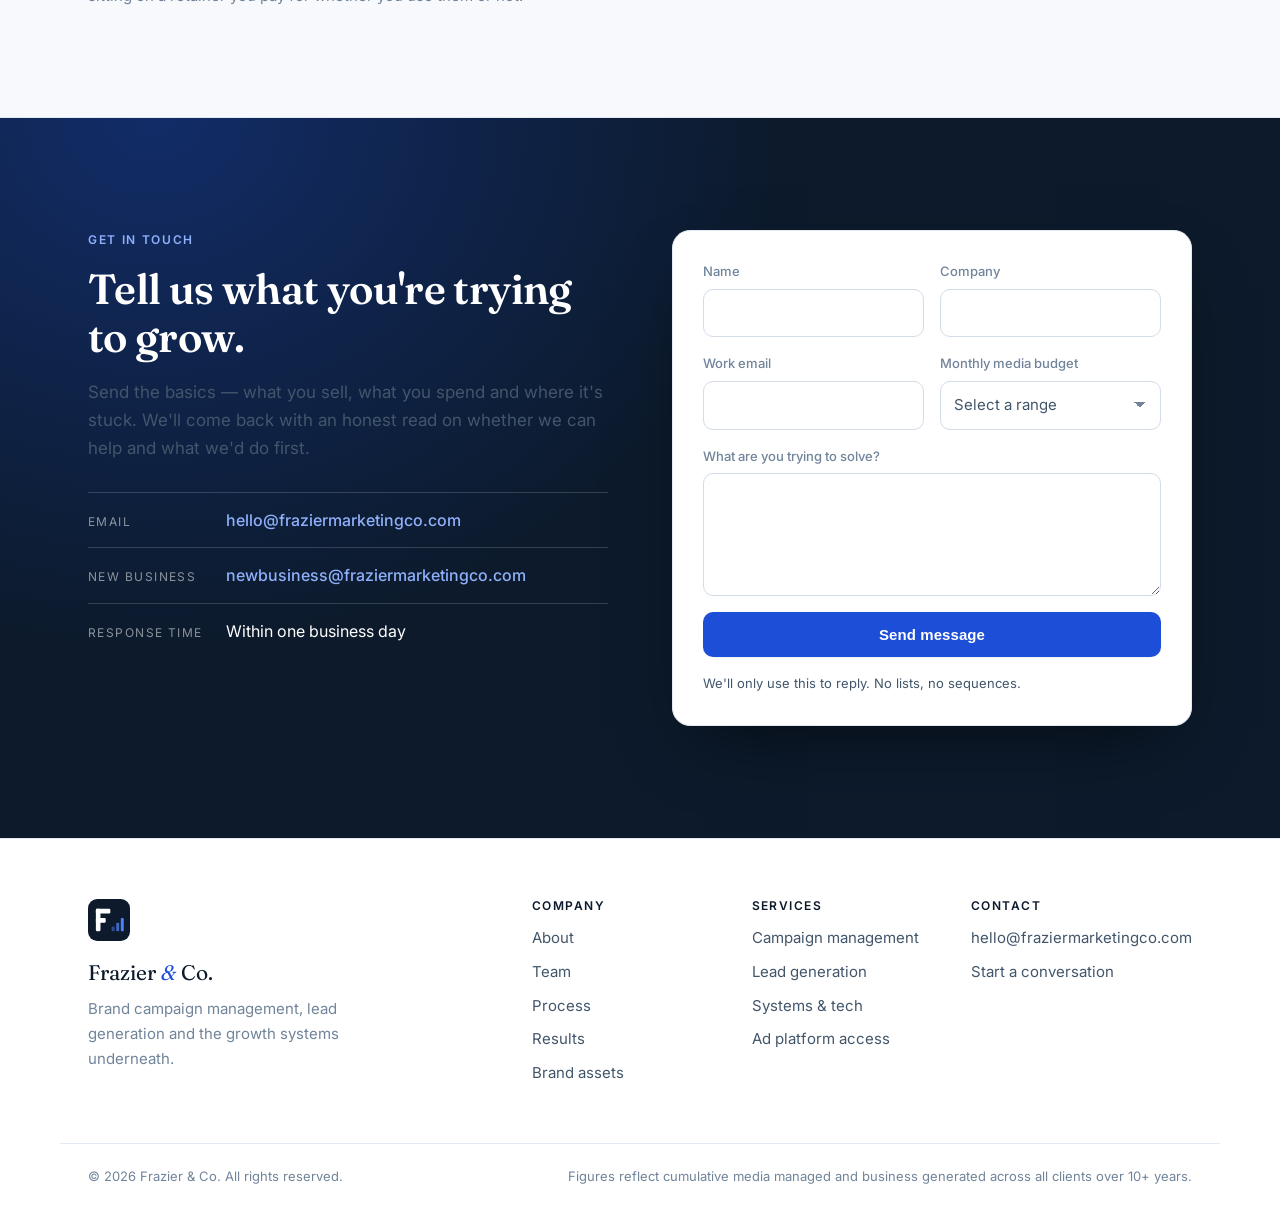
==== commit 6fc0a1c0: "Reword the scale claims, add a hero graphic and a team section Wording: the two magnitude claims no " ====
--- a/index.html
+++ b/index.html
@@ -4,7 +4,7 @@
 <meta charset="utf-8">
 <meta name="viewport" content="width=device-width, initial-scale=1">
 <title>Frazier &amp; Co. — Brand Campaign Management &amp; Lead Generation at Scale</title>
-<meta name="description" content="Frazier &amp; Co. runs large-scale brand campaigns for lead generation — media managed at nine-figure scale over 10+ years — and builds the systems and ad-platform partnerships that have generated hundreds of millions in business.">
+<meta name="description" content="Frazier &amp; Co. runs large-scale brand campaigns for lead generation — over $100M in media placed across a decade — and builds the systems and ad-platform partnerships that turn traffic into booked business.">
 <meta name="theme-color" content="#FFFFFF">
 <link rel="icon" href="assets/img/favicon.svg" type="image/svg+xml">
 <link rel="canonical" href="https://fraziermarketingco.com/">
@@ -42,6 +42,7 @@
       <a href="#process">Process</a>
       <a href="#results">Results</a>
       <a href="#about">About</a>
+      <a href="#team">Team</a>
       <a class="btn btn--sm btn--gold" href="#contact">Start a conversation</a>
     </nav>
     <button class="nav__toggle" id="navToggle" aria-expanded="false" aria-controls="navLinks" aria-label="Toggle navigation">
@@ -55,12 +56,31 @@
   <div class="hero__glow" aria-hidden="true"></div>
   <div class="wrap hero__inner">
     <p class="eyebrow reveal">Brand campaigns · Lead generation · Growth systems</p>
-    <h1 class="hero__title reveal">Nine figures of media, <em>deployed with intent.</em></h1>
-    <p class="hero__lede reveal">Frazier &amp; Co. builds and runs large-scale brand campaigns for companies that measure marketing in pipeline — not impressions. Ten-plus years of managing media at nine-figure scale, and a second practice connecting systems, partners and ad platforms that has generated hundreds of millions in business on its own.</p>
+    <h1 class="hero__title reveal">Media at scale, <em>held to the number.</em></h1>
+    <p class="hero__lede reveal">Frazier &amp; Co. builds and runs large-scale brand campaigns for companies that measure marketing in pipeline — not impressions. We've placed over $100M in media across a decade, and built the systems and platform partnerships that turn that traffic into booked business.</p>
     <div class="hero__cta reveal">
       <a class="btn btn--gold" href="#contact">Start a conversation</a>
       <a class="btn btn--ghost" href="#services">What we do</a>
     </div>
+    <figure class="curve" aria-hidden="true">
+      <svg viewBox="0 0 900 200" role="presentation">
+        <defs>
+          <linearGradient id="curveFill" x1="0" y1="0" x2="0" y2="1">
+            <stop offset="0" stop-color="#1D4ED8" stop-opacity=".2"/>
+            <stop offset="1" stop-color="#1D4ED8" stop-opacity="0"/>
+          </linearGradient>
+        </defs>
+        <path class="curve__area" d="M0 168 C 120 162, 190 150, 268 132 S 420 104, 520 96 S 700 62, 900 18 L900 200 L0 200 Z" fill="url(#curveFill)"/>
+        <path class="curve__line" d="M0 168 C 120 162, 190 150, 268 132 S 420 104, 520 96 S 700 62, 900 18"
+              fill="none" stroke="#1D4ED8" stroke-width="2.5" stroke-linecap="round"/>
+        <g class="curve__bars" fill="#1D4ED8">
+          <rect x="742" y="130" width="9" height="44" rx="3" opacity=".32"/>
+          <rect x="770" y="104" width="9" height="70" rx="3" opacity=".55"/>
+          <rect x="798" y="72" width="9" height="102" rx="3" opacity=".8"/>
+        </g>
+        <circle class="curve__dot" cx="893" cy="18" r="6.5" fill="#1D4ED8"/>
+      </svg>
+    </figure>
     <ul class="hero__proof reveal" aria-label="At a glance">
       <li>Campaign management</li>
       <li>Lead generation</li>
@@ -73,8 +93,8 @@
 <section class="stats" aria-label="By the numbers">
   <div class="wrap stats__grid">
     <div class="stat reveal">
-      <span class="stat__num" data-count="9" data-suffix="-Figure">9-Figure</span>
-      <span class="stat__label">Media managed</span>
+      <span class="stat__num">$100M+</span>
+      <span class="stat__label">Media placed</span>
       <span class="stat__note">Campaign budgets planned, bought and stewarded across paid channels.</span>
     </div>
     <div class="stat reveal">
@@ -83,9 +103,9 @@
       <span class="stat__note">A decade-plus of building, running and rebuilding campaigns that have to perform.</span>
     </div>
     <div class="stat reveal">
-      <span class="stat__num">Hundreds</span>
-      <span class="stat__label">Of millions in business generated</span>
-      <span class="stat__note">From systems work, platform partnerships and business development.</span>
+      <span class="stat__num">Every major</span>
+      <span class="stat__label">Ad platform, direct</span>
+      <span class="stat__note">Search, social, native, video, CTV and programmatic — with the relationships to match.</span>
     </div>
     <div class="stat reveal">
       <span class="stat__num">End&#8209;to&#8209;End</span>
@@ -194,7 +214,7 @@
     <header class="section__head reveal">
       <p class="eyebrow">Track record</p>
       <h2>What a decade at this scale buys you.</h2>
-      <p class="section__lede">Two practices, both a decade deep: media managed at nine-figure scale, and systems and partnership work that has generated hundreds of millions in business. That history shows up in the work in specific ways.</p>
+      <p class="section__lede">Two practices, both a decade deep: campaigns running on serious budgets, and the systems and partnership work behind them — which has generated hundreds of millions in business in its own right. That history shows up in the work in specific ways.</p>
     </header>
     <div class="results">
       <div class="result reveal"><h3>Pattern recognition</h3><p>We've seen how campaigns fail — bad tracking, thin creative, a routing bug, a policy flag — and we check for those before they cost you a quarter.</p></div>
@@ -232,6 +252,37 @@
         <li>Ready to scale and worried the operation won't hold</li>
       </ul>
     </div>
+  </div>
+</section>
+
+<section class="section section--alt" id="team">
+  <div class="wrap">
+    <header class="section__head reveal">
+      <p class="eyebrow">The team</p>
+      <h2>Who you'll actually be working with.</h2>
+      <p class="section__lede">Small by design. The people who pitch the work are the people who run it — no account layer between you and whoever is in the ad accounts that week.</p>
+    </header>
+    <div class="team">
+      <article class="member reveal">
+        <span class="member__avatar" aria-hidden="true">RF</span>
+        <h3>[Full name]</h3>
+        <p class="member__role">Founder &amp; Principal</p>
+        <p>[One or two lines: what they own here, and the experience that backs it — e.g. years running paid acquisition, categories, the kind of budgets.]</p>
+      </article>
+      <article class="member reveal">
+        <span class="member__avatar" aria-hidden="true">--</span>
+        <h3>[Full name]</h3>
+        <p class="member__role">[Role — e.g. Head of Media]</p>
+        <p>[One or two lines: what they own here, and the experience that backs it.]</p>
+      </article>
+      <article class="member reveal">
+        <span class="member__avatar" aria-hidden="true">--</span>
+        <h3>[Full name]</h3>
+        <p class="member__role">[Role — e.g. Systems &amp; Data]</p>
+        <p>[One or two lines: what they own here, and the experience that backs it.]</p>
+      </article>
+    </div>
+    <p class="team__note reveal">Specialists — creative, compliance, engineering — come in per engagement rather than sitting on a retainer you pay for whether you use them or not.</p>
   </div>
 </section>
 
@@ -294,6 +345,7 @@
       <div>
         <h4>Company</h4>
         <a href="#about">About</a>
+        <a href="#team">Team</a>
         <a href="#process">Process</a>
         <a href="#results">Results</a>
         <a href="brand.html">Brand assets</a>
--- a/assets/css/style.css
+++ b/assets/css/style.css
@@ -173,8 +173,47 @@
 .channels li{font-size:14px;padding:8px 15px;border-radius:999px;border:1px solid var(--line);
   background:var(--white);color:var(--ink-soft)}
 
+
+/* ---------- hero curve ---------- */
+.curve{margin:40px auto 0;padding:0;max-width:900px;width:100%}
+.curve svg{display:block;width:100%;height:clamp(96px,13vw,168px);overflow:visible}
+.curve__line{stroke-dasharray:1100;stroke-dashoffset:1100;animation:draw 1.7s var(--ease) .15s forwards}
+.curve__area{opacity:0;animation:fadein .9s var(--ease) 1.1s forwards}
+.curve__bars rect{transform:scaleY(0);transform-origin:bottom;transform-box:fill-box;
+  animation:grow .5s var(--ease) forwards}
+.curve__bars rect:nth-child(1){animation-delay:1.15s}
+.curve__bars rect:nth-child(2){animation-delay:1.3s}
+.curve__bars rect:nth-child(3){animation-delay:1.45s}
+.curve__dot{opacity:0;animation:pop .45s var(--ease) 1.65s forwards}
+@keyframes draw{to{stroke-dashoffset:0}}
+@keyframes fadein{to{opacity:1}}
+@keyframes grow{to{transform:scaleY(1)}}
+@keyframes pop{from{opacity:0;transform:scale(.4)}to{opacity:1;transform:scale(1)}}
+.curve__dot{transform-origin:center;transform-box:fill-box}
+
+/* ---------- team ---------- */
+.team{display:grid;grid-template-columns:repeat(auto-fit,minmax(250px,1fr));gap:20px}
+.member{padding:28px 26px;border:1px solid var(--line);border-radius:var(--radius-lg);
+  background:var(--white);box-shadow:var(--shadow-sm)}
+.member__avatar{display:grid;place-items:center;width:52px;height:52px;border-radius:14px;
+  background:var(--ink);color:#fff;font-family:var(--display);font-size:18px;
+  letter-spacing:.03em;margin-bottom:18px}
+.member h3{font-size:20px;margin-bottom:3px}
+.member__role{color:var(--accent);font-size:14px;font-weight:600;margin-bottom:12px}
+.member p{color:var(--ink-soft);font-size:15px;margin:0}
+.team__note{margin:28px 0 0;color:var(--ink-faint);font-size:15px;max-width:640px}
+
 /* ---------- cta / form ---------- */
-.cta{padding:clamp(72px,8.5vw,104px) 0;background:var(--paper);border-top:1px solid var(--line)}
+.cta{padding:clamp(76px,9vw,112px) 0;color:rgba(255,255,255,.8);
+  background:radial-gradient(80% 120% at 12% 0%,rgba(29,78,216,.35),transparent 62%),var(--ink)}
+.cta h2{color:#fff}
+.cta .eyebrow{color:#8FB0FB}
+.cta p{color:rgba(255,255,255,.8)}
+.cta .contact-list div{border-top-color:rgba(255,255,255,.16)}
+.cta .contact-list dt{color:rgba(255,255,255,.52)}
+.cta .contact-list dd{color:#fff}
+.cta .contact-list a{color:#8FB0FB}
+.cta .form{box-shadow:0 30px 70px -30px rgba(0,0,0,.6)}
 .cta__inner{display:grid;grid-template-columns:1fr 1fr;gap:clamp(32px,5vw,68px);align-items:start}
 .cta h2{font-size:clamp(30px,3.8vw,42px);margin-bottom:16px}
 .cta p{color:var(--ink-soft)}
@@ -259,4 +298,7 @@
 @media (prefers-reduced-motion:reduce){
   *{animation:none!important;transition:none!important;scroll-behavior:auto!important}
   .js .reveal{opacity:1;transform:none}
-}
+  .curve__line{stroke-dashoffset:0}
+  .curve__area,.curve__dot{opacity:1}
+  .curve__bars rect{transform:none}
+}
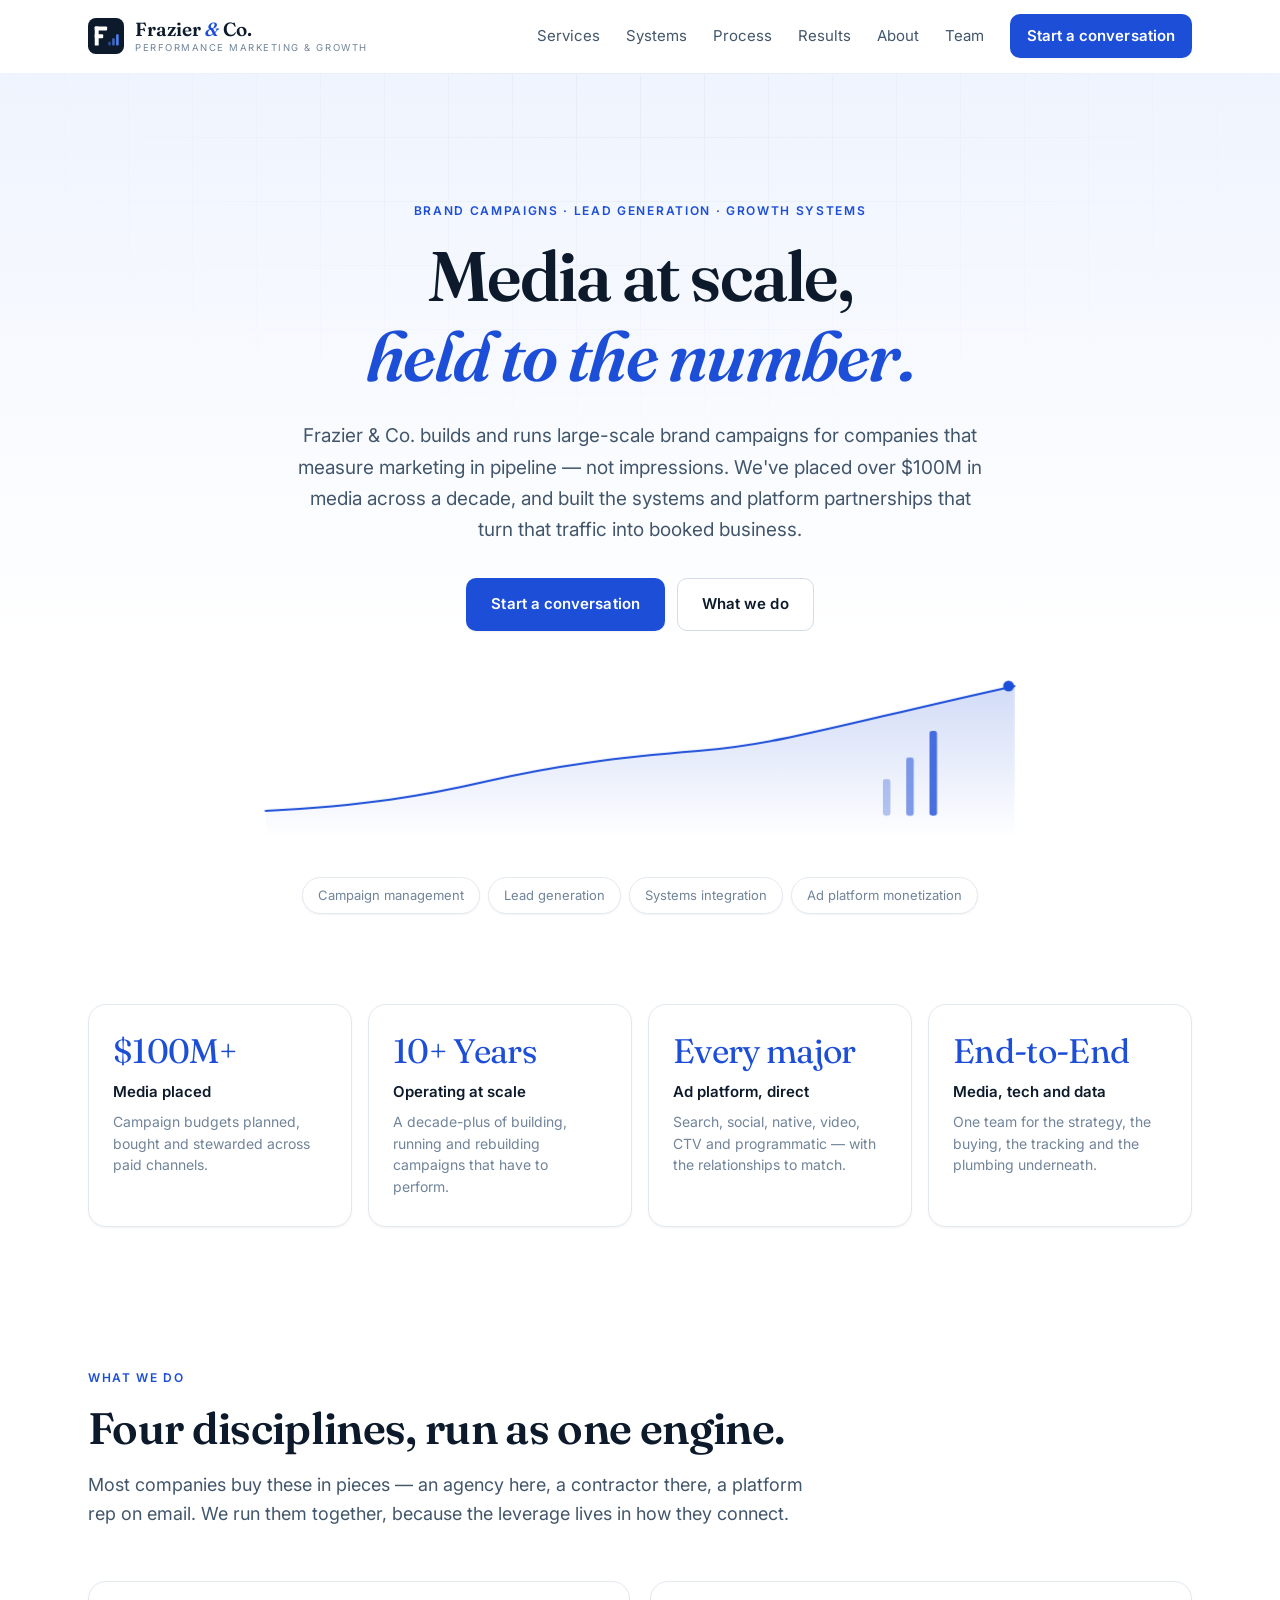
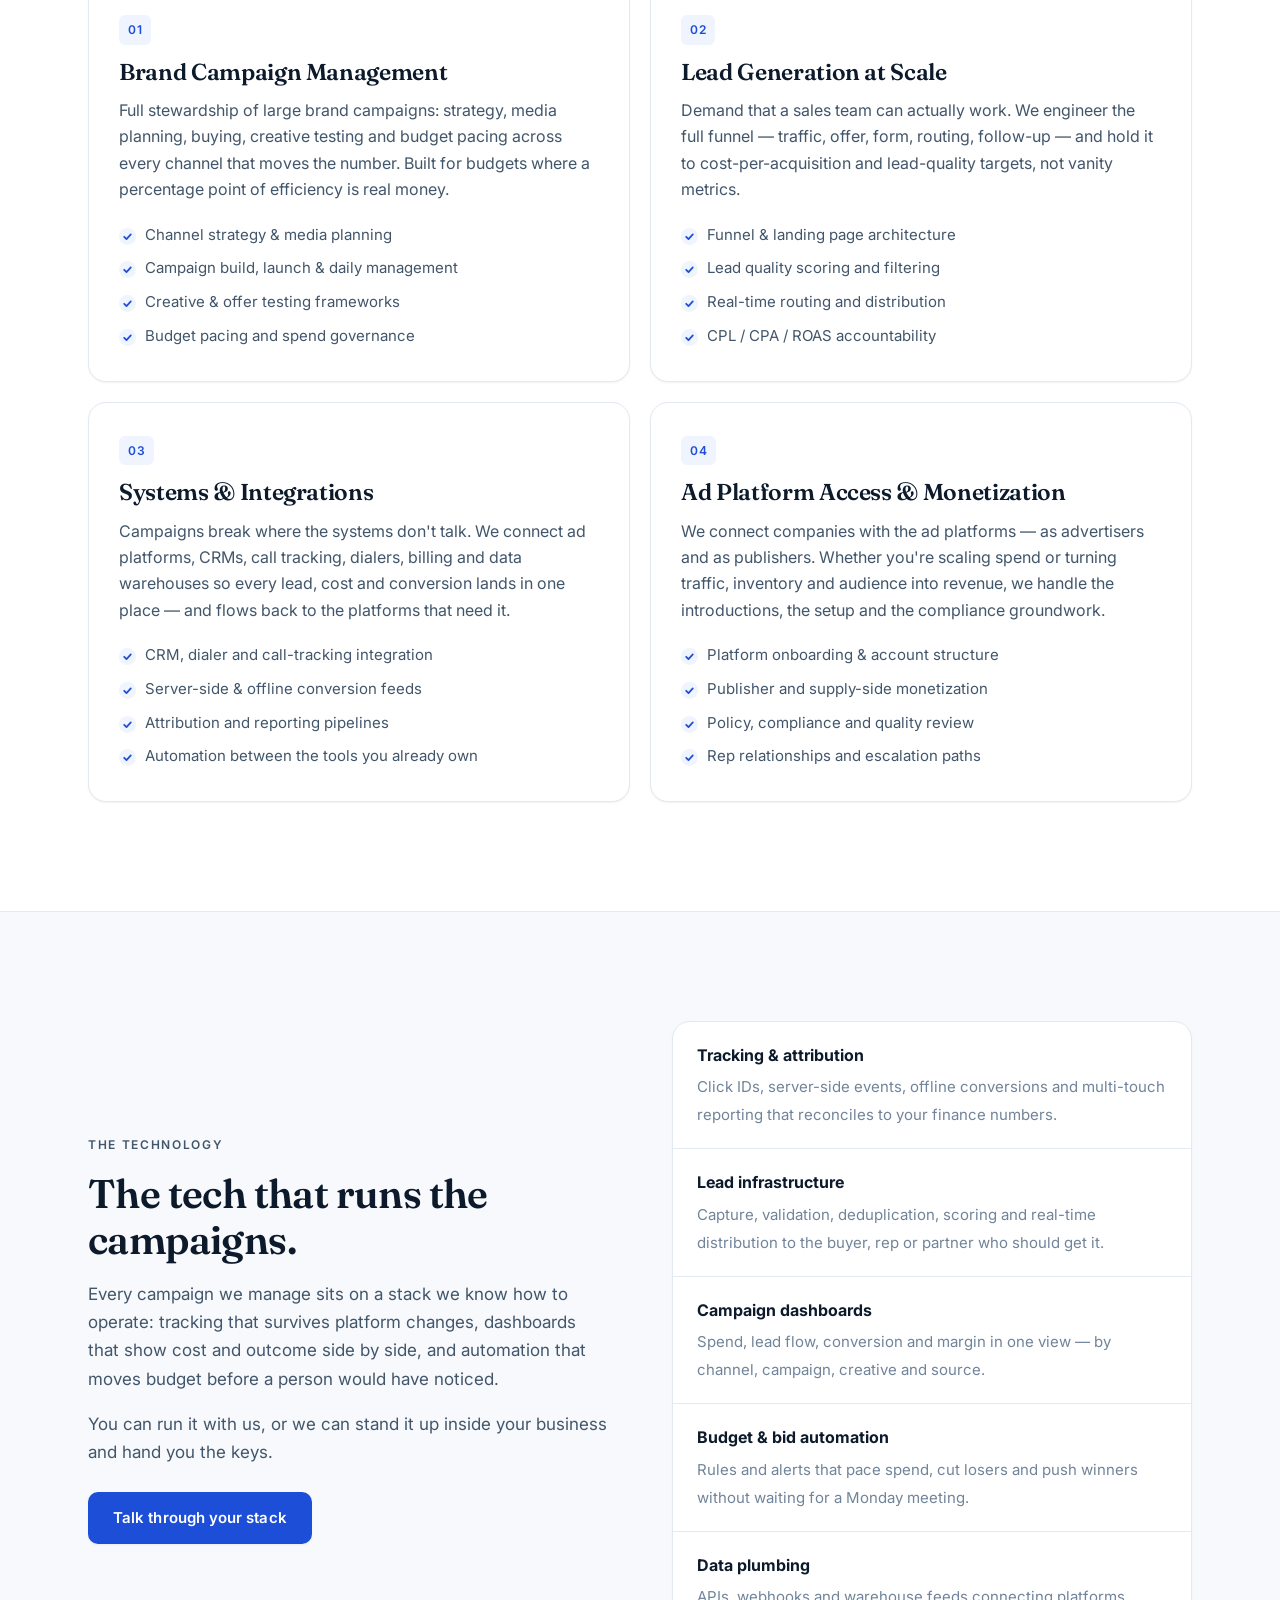
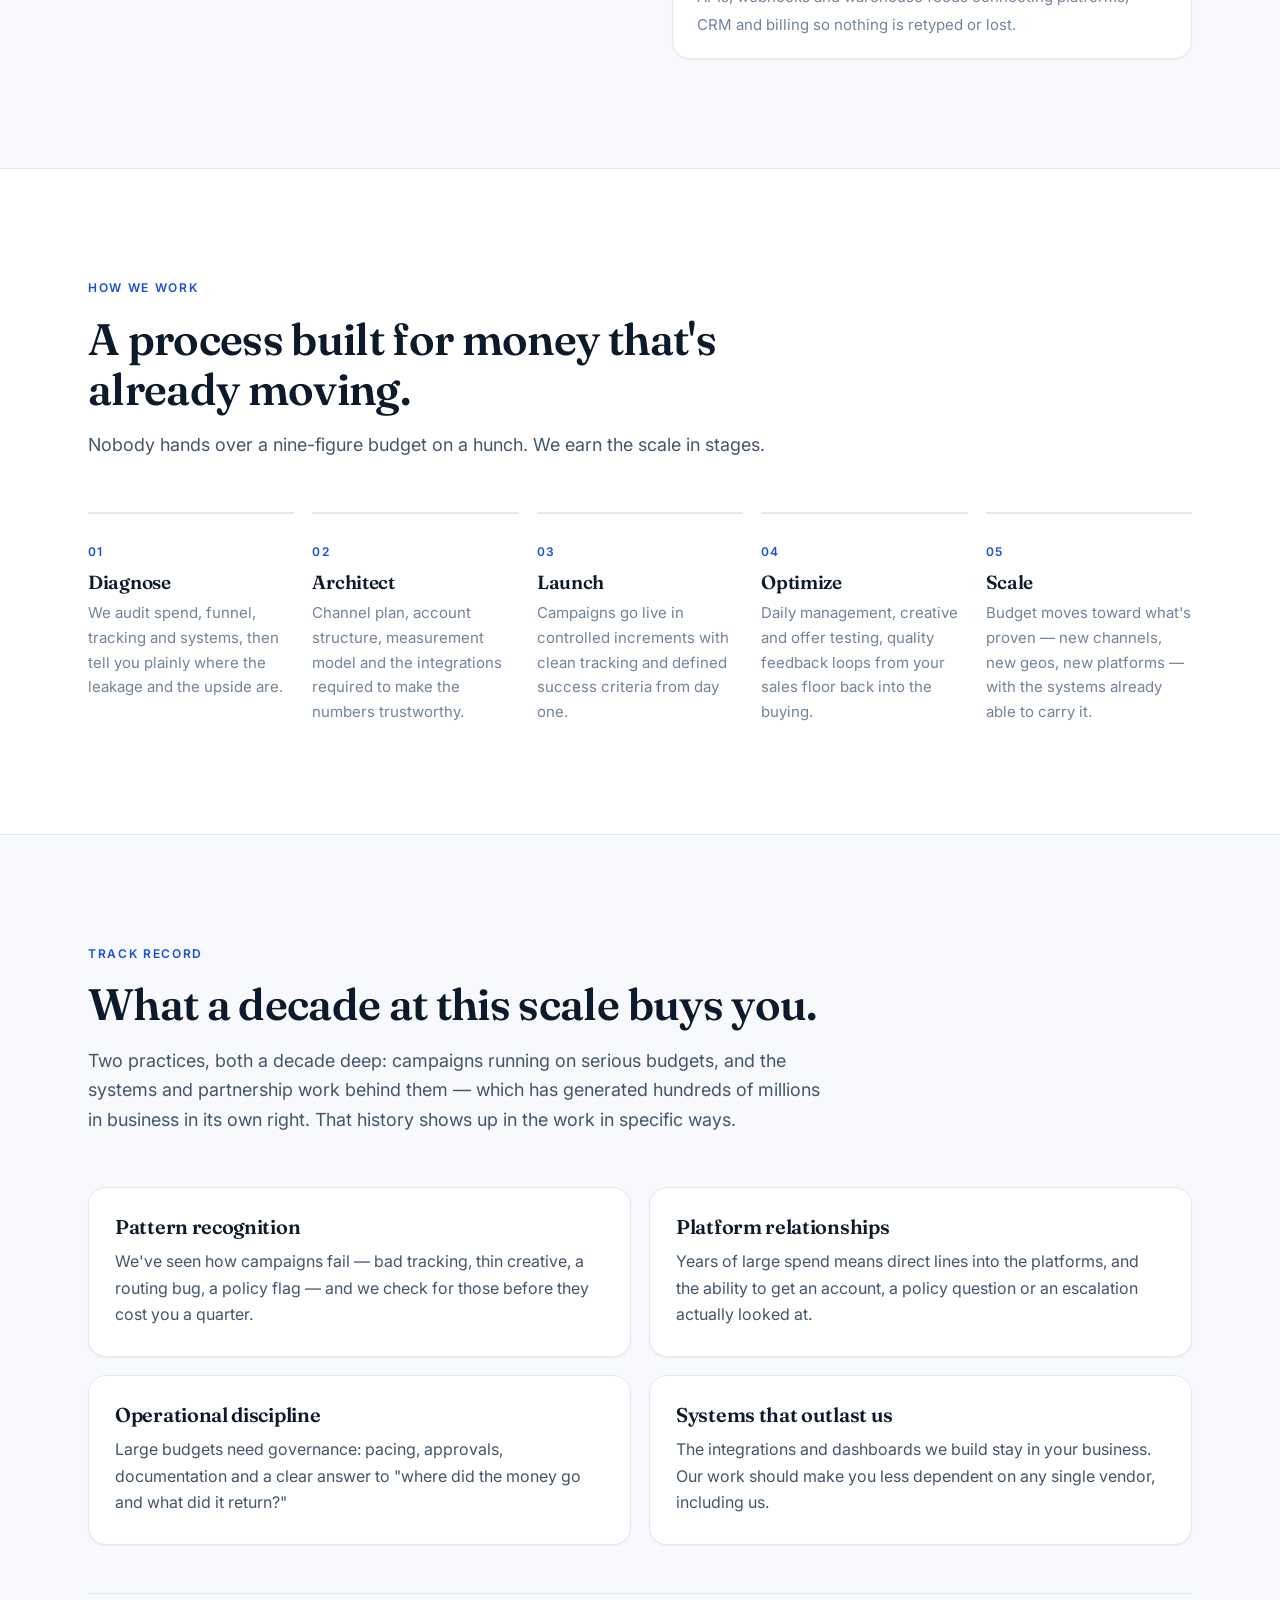
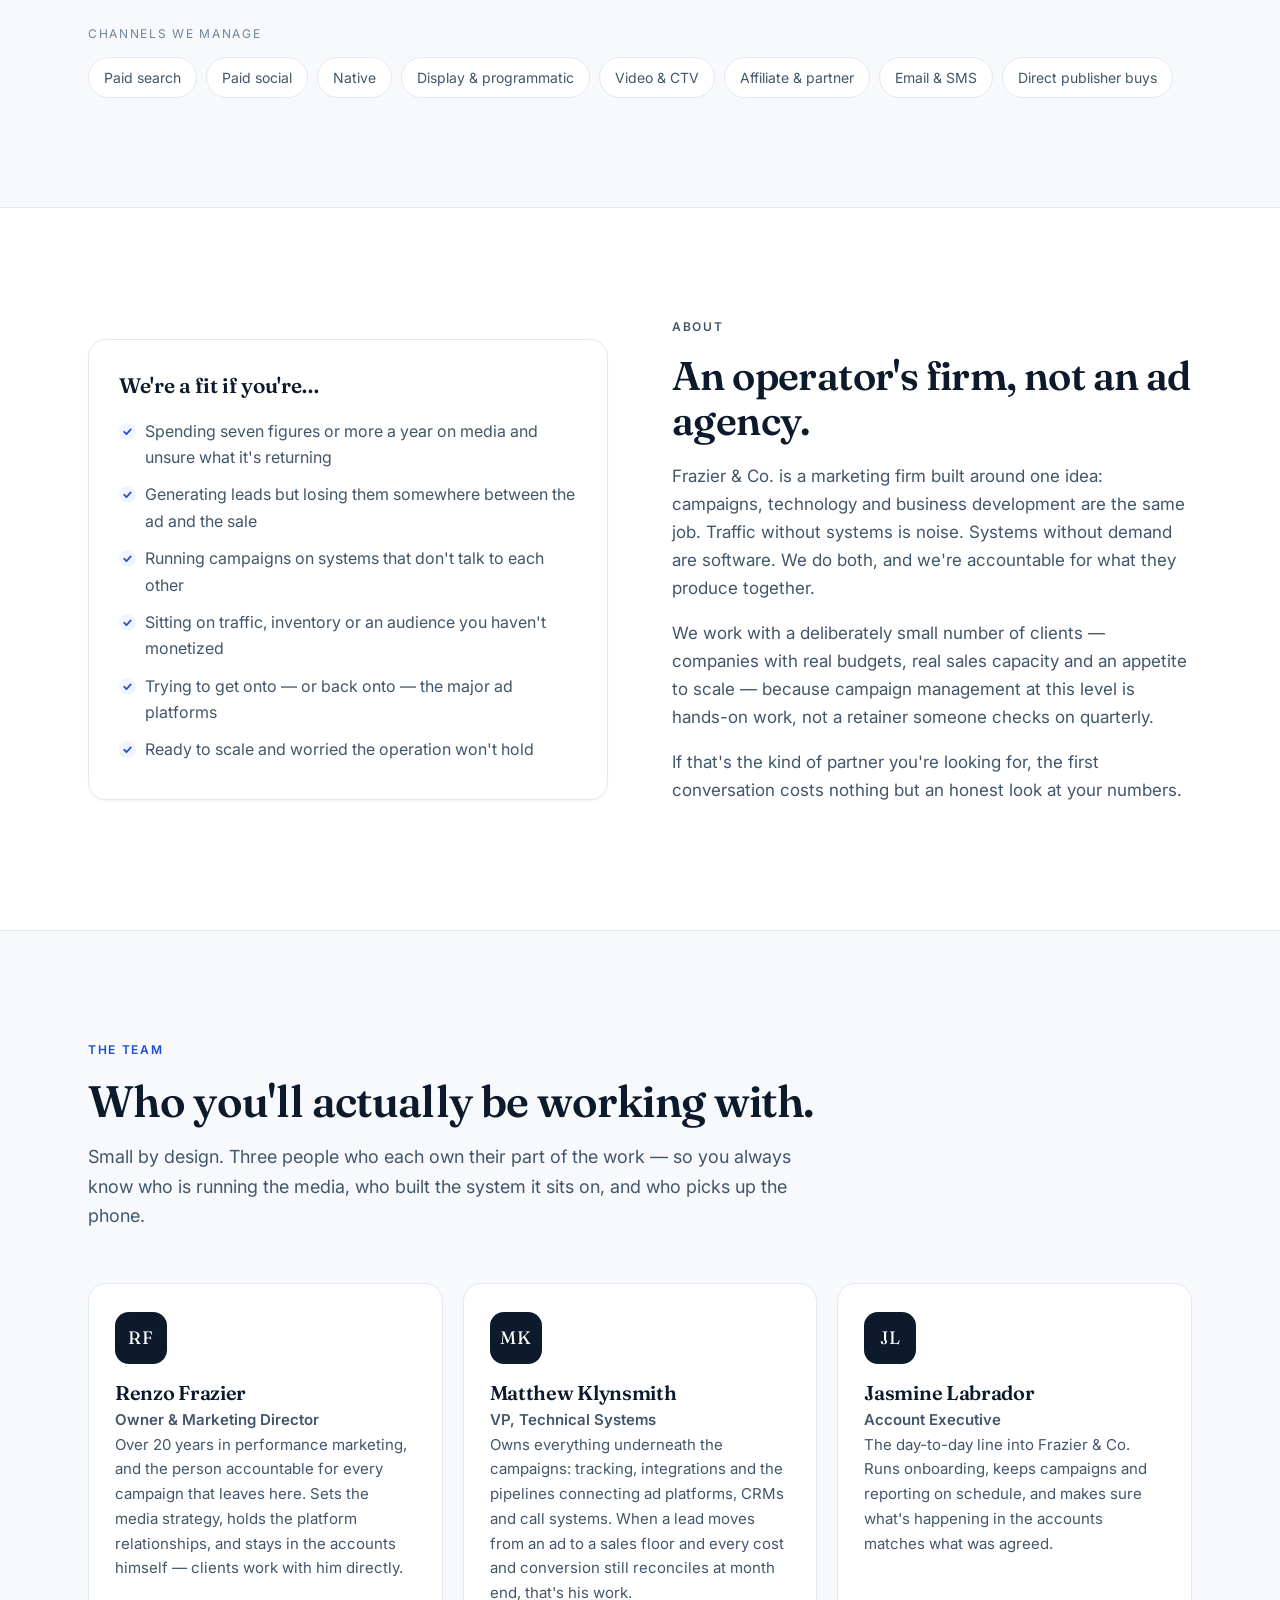
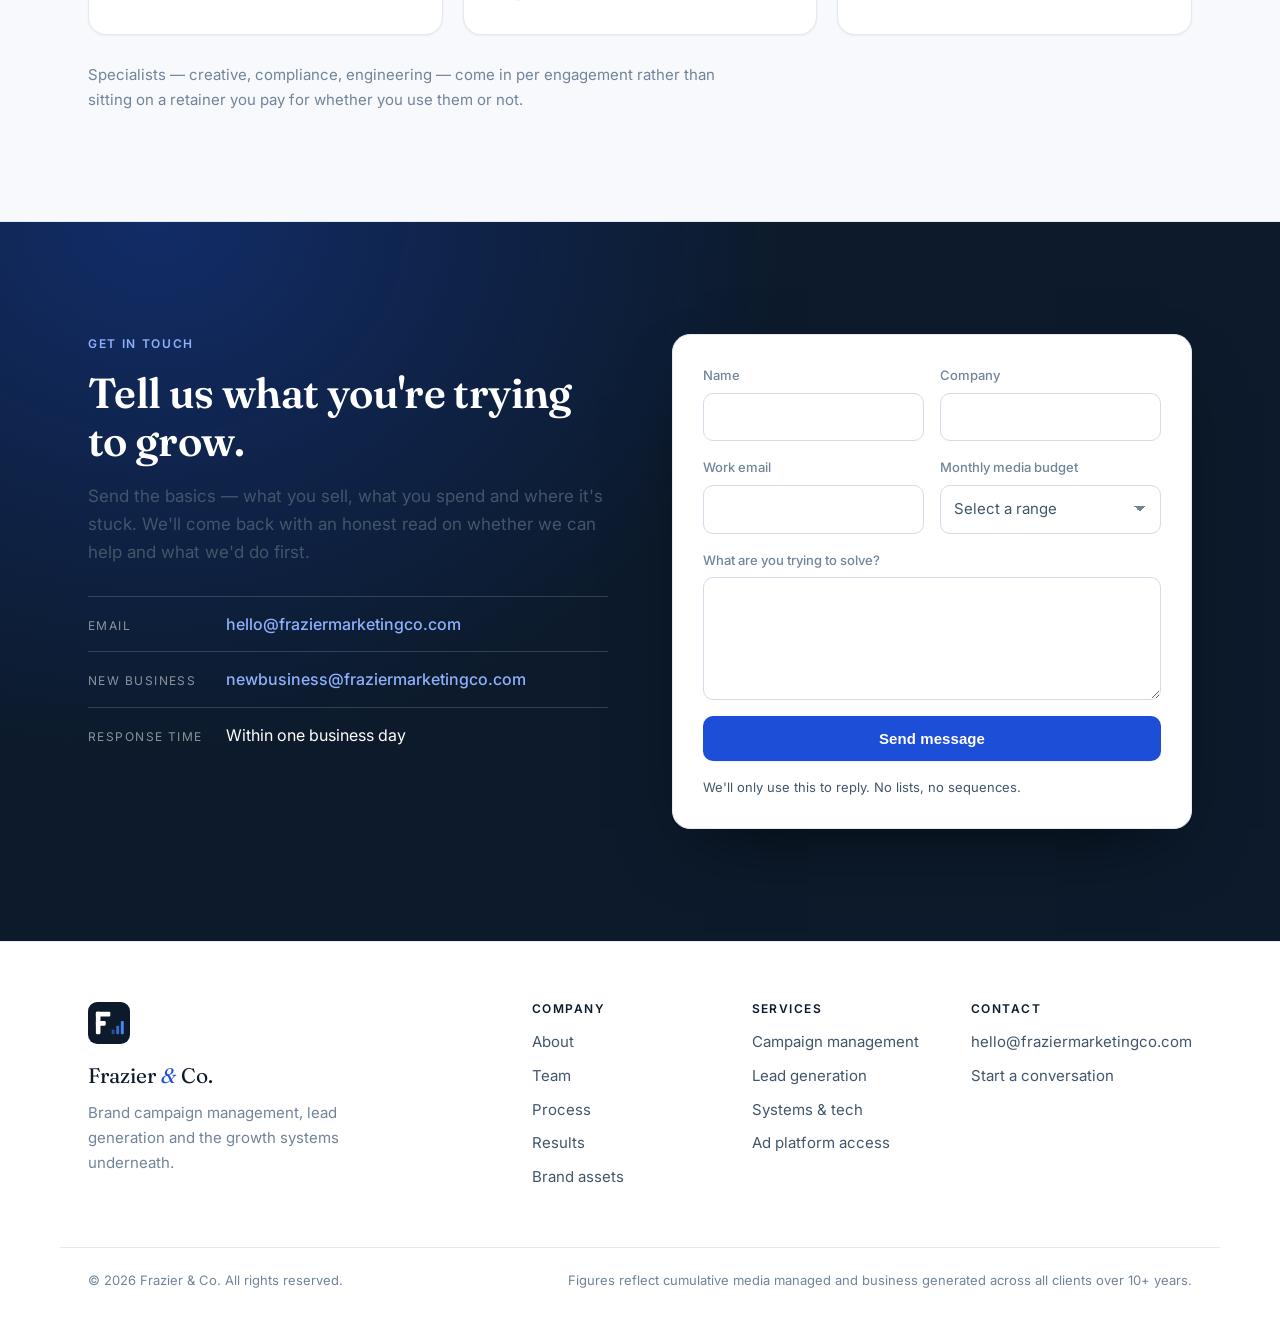
==== commit c23c43f4: "Add the team: Renzo Frazier, Matthew Klynsmith, Jasmine Labrador Replaces the placeholder cards with" ====
--- a/index.html
+++ b/index.html
@@ -260,26 +260,26 @@
     <header class="section__head reveal">
       <p class="eyebrow">The team</p>
       <h2>Who you'll actually be working with.</h2>
-      <p class="section__lede">Small by design. The people who pitch the work are the people who run it — no account layer between you and whoever is in the ad accounts that week.</p>
+      <p class="section__lede">Small by design. Three people who each own their part of the work — so you always know who is running the media, who built the system it sits on, and who picks up the phone.</p>
     </header>
     <div class="team">
       <article class="member reveal">
         <span class="member__avatar" aria-hidden="true">RF</span>
-        <h3>[Full name]</h3>
-        <p class="member__role">Founder &amp; Principal</p>
-        <p>[One or two lines: what they own here, and the experience that backs it — e.g. years running paid acquisition, categories, the kind of budgets.]</p>
+        <h3>Renzo Frazier</h3>
+        <p class="member__role">Owner &amp; Marketing Director</p>
+        <p>Over 20 years in performance marketing, and the person accountable for every campaign that leaves here. Sets the media strategy, holds the platform relationships, and stays in the accounts himself — clients work with him directly.</p>
       </article>
       <article class="member reveal">
-        <span class="member__avatar" aria-hidden="true">--</span>
-        <h3>[Full name]</h3>
-        <p class="member__role">[Role — e.g. Head of Media]</p>
-        <p>[One or two lines: what they own here, and the experience that backs it.]</p>
+        <span class="member__avatar" aria-hidden="true">MK</span>
+        <h3>Matthew Klynsmith</h3>
+        <p class="member__role">VP, Technical Systems</p>
+        <p>Owns everything underneath the campaigns: tracking, integrations and the pipelines connecting ad platforms, CRMs and call systems. When a lead moves from an ad to a sales floor and every cost and conversion still reconciles at month end, that's his work.</p>
       </article>
       <article class="member reveal">
-        <span class="member__avatar" aria-hidden="true">--</span>
-        <h3>[Full name]</h3>
-        <p class="member__role">[Role — e.g. Systems &amp; Data]</p>
-        <p>[One or two lines: what they own here, and the experience that backs it.]</p>
+        <span class="member__avatar" aria-hidden="true">JL</span>
+        <h3>Jasmine Labrador</h3>
+        <p class="member__role">Account Executive</p>
+        <p>The day-to-day line into Frazier &amp; Co. Runs onboarding, keeps campaigns and reporting on schedule, and makes sure what's happening in the accounts matches what was agreed.</p>
       </article>
     </div>
     <p class="team__note reveal">Specialists — creative, compliance, engineering — come in per engagement rather than sitting on a retainer you pay for whether you use them or not.</p>
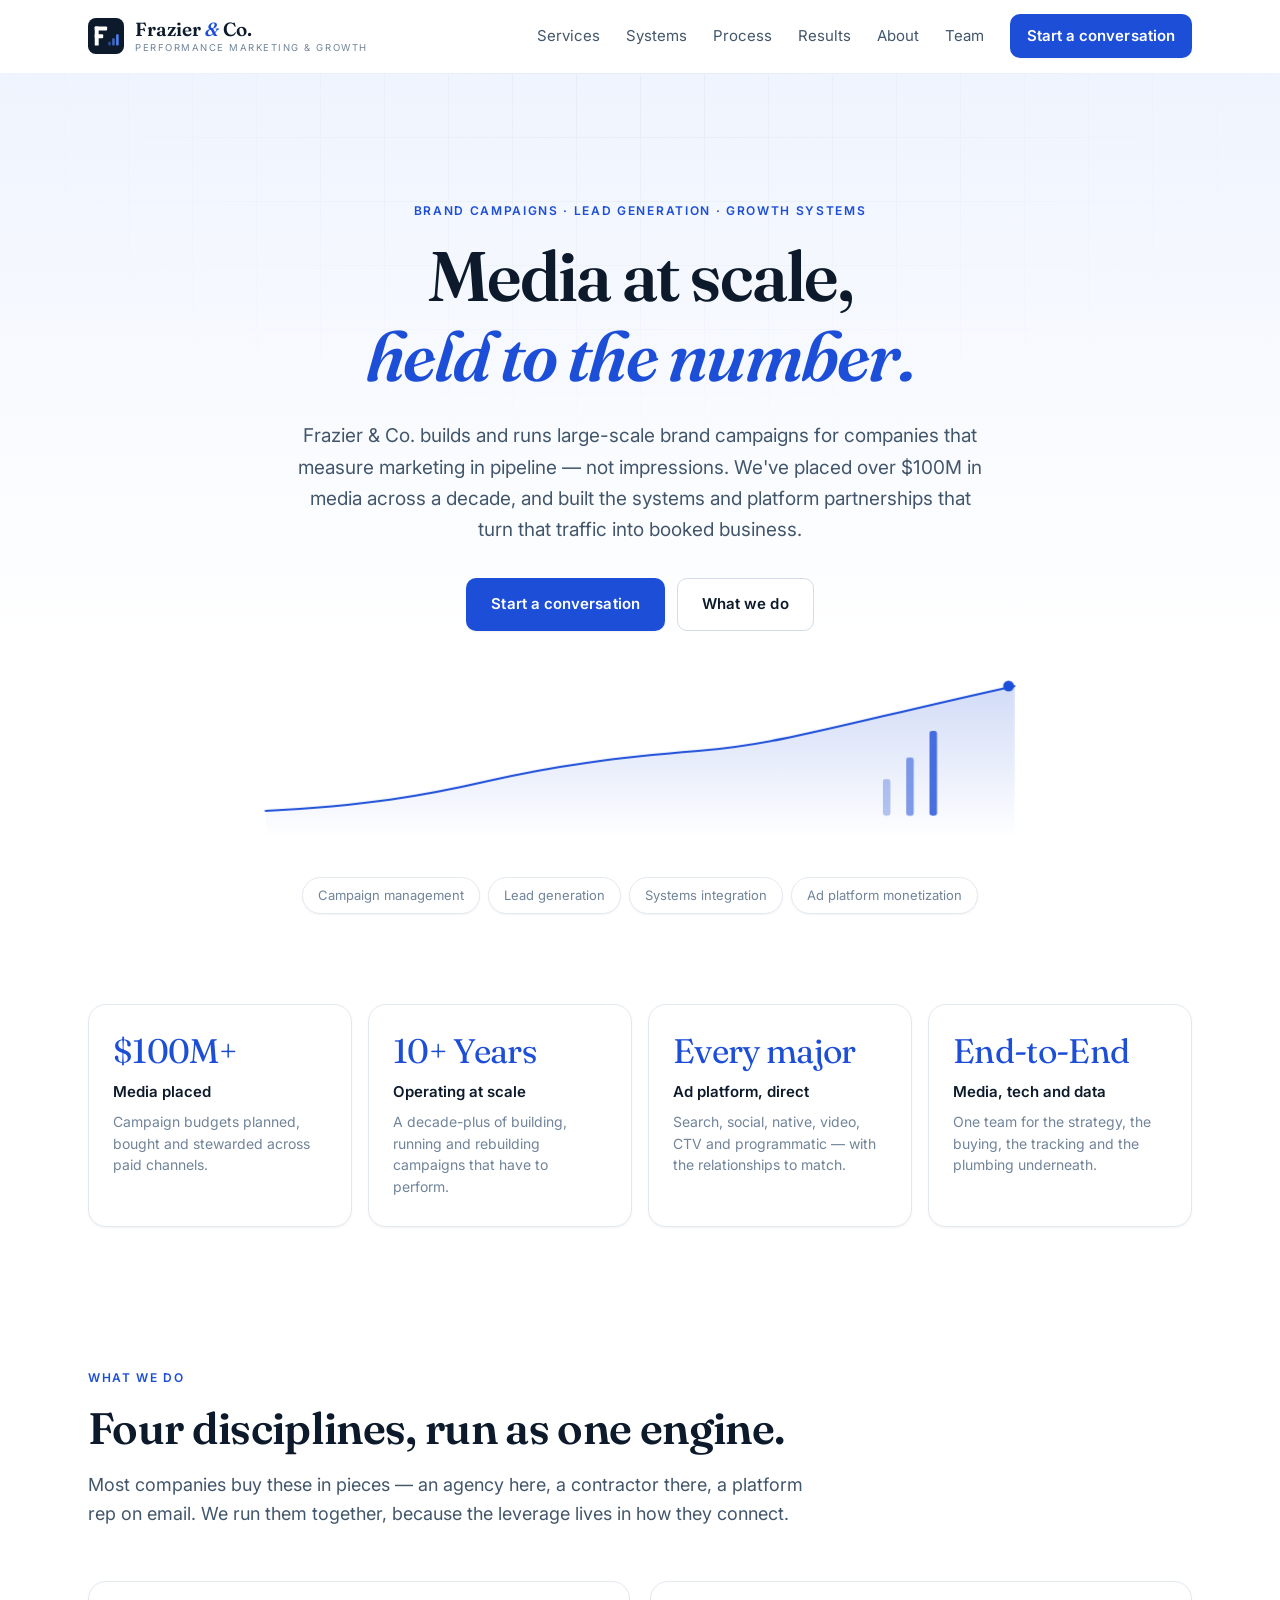
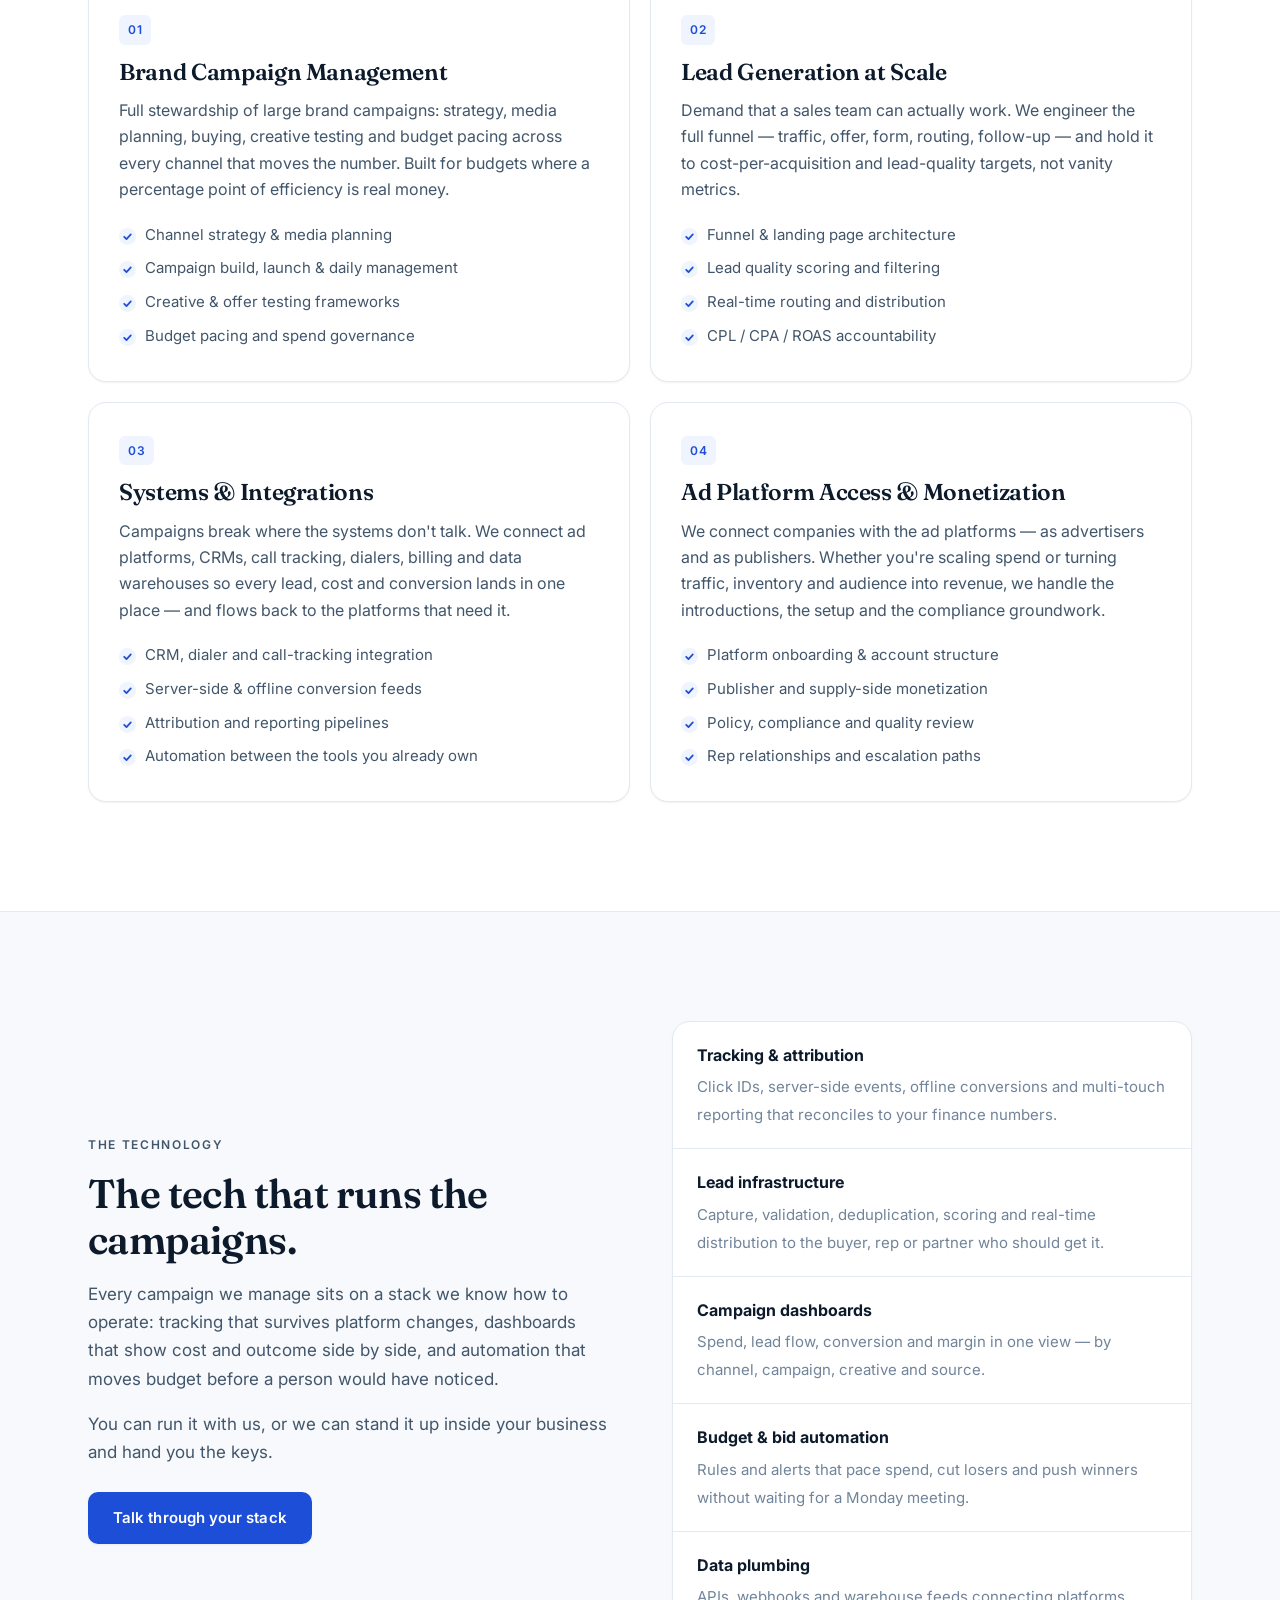
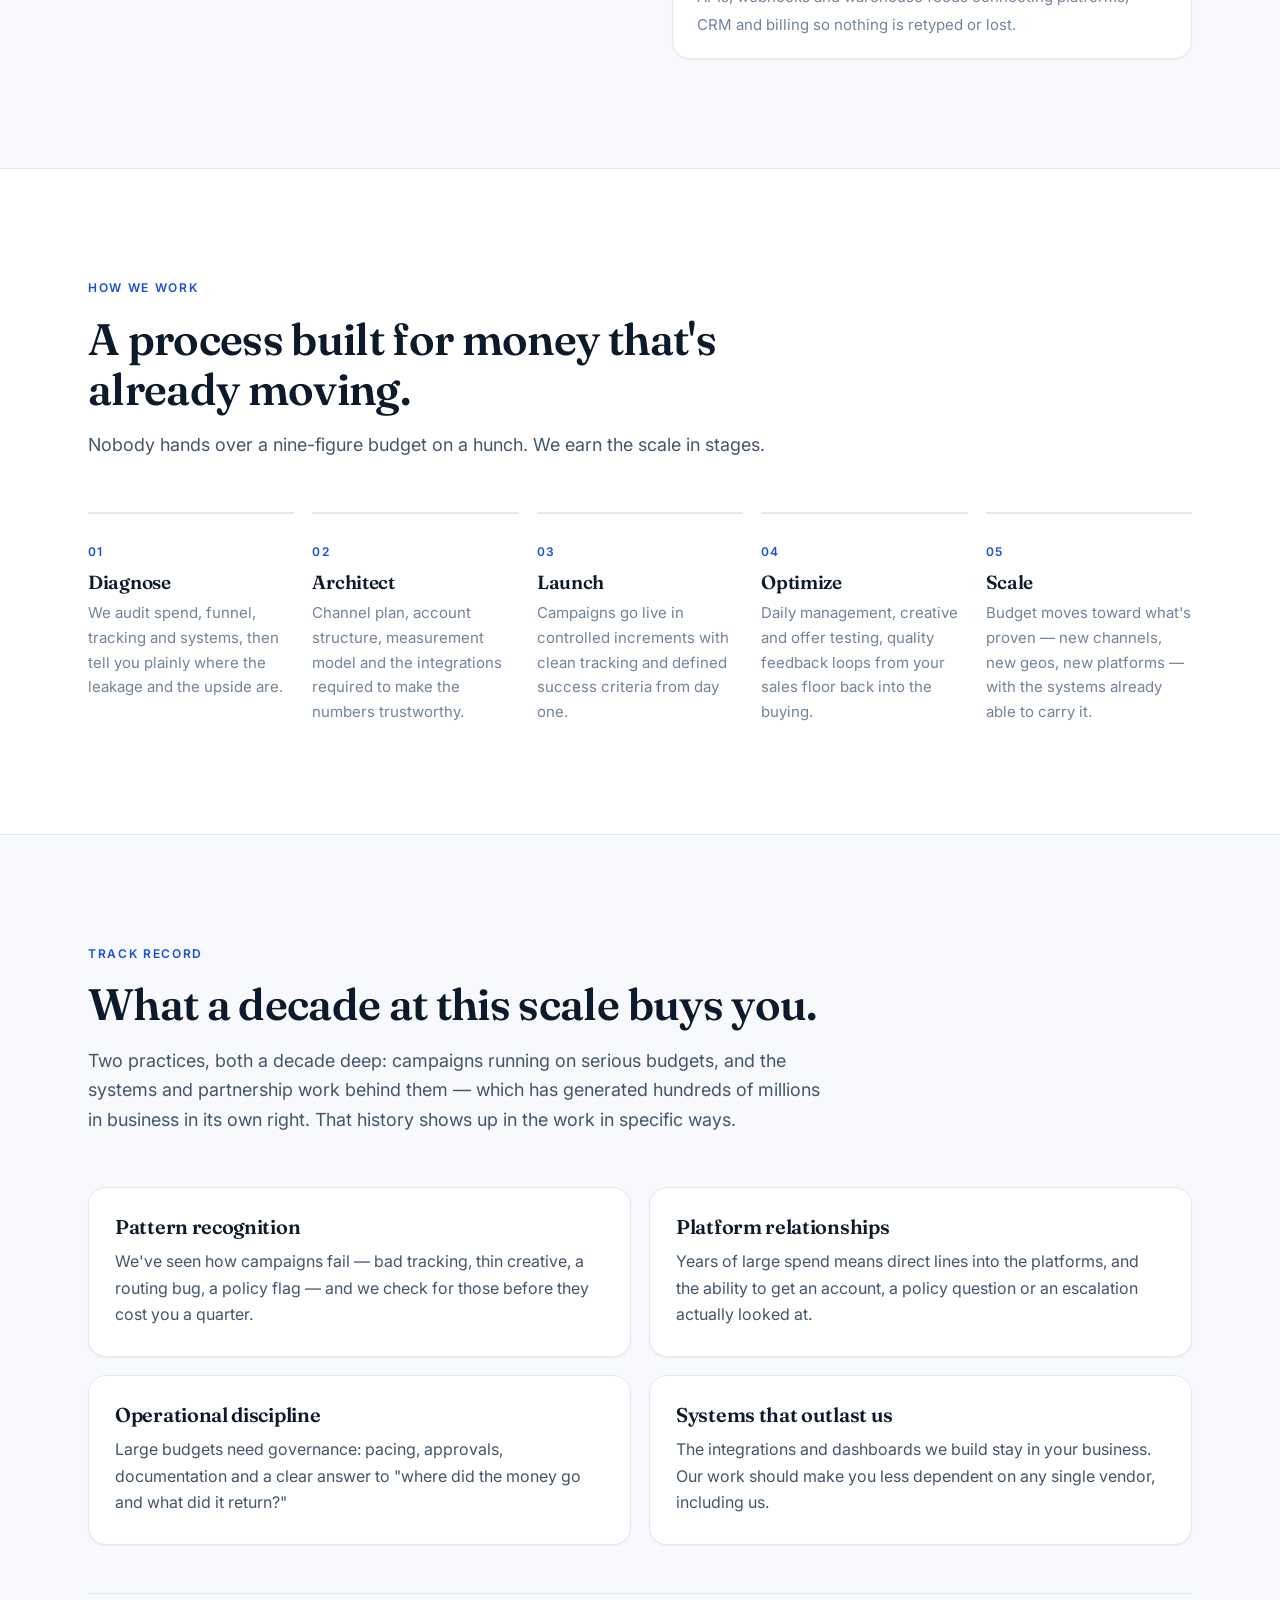
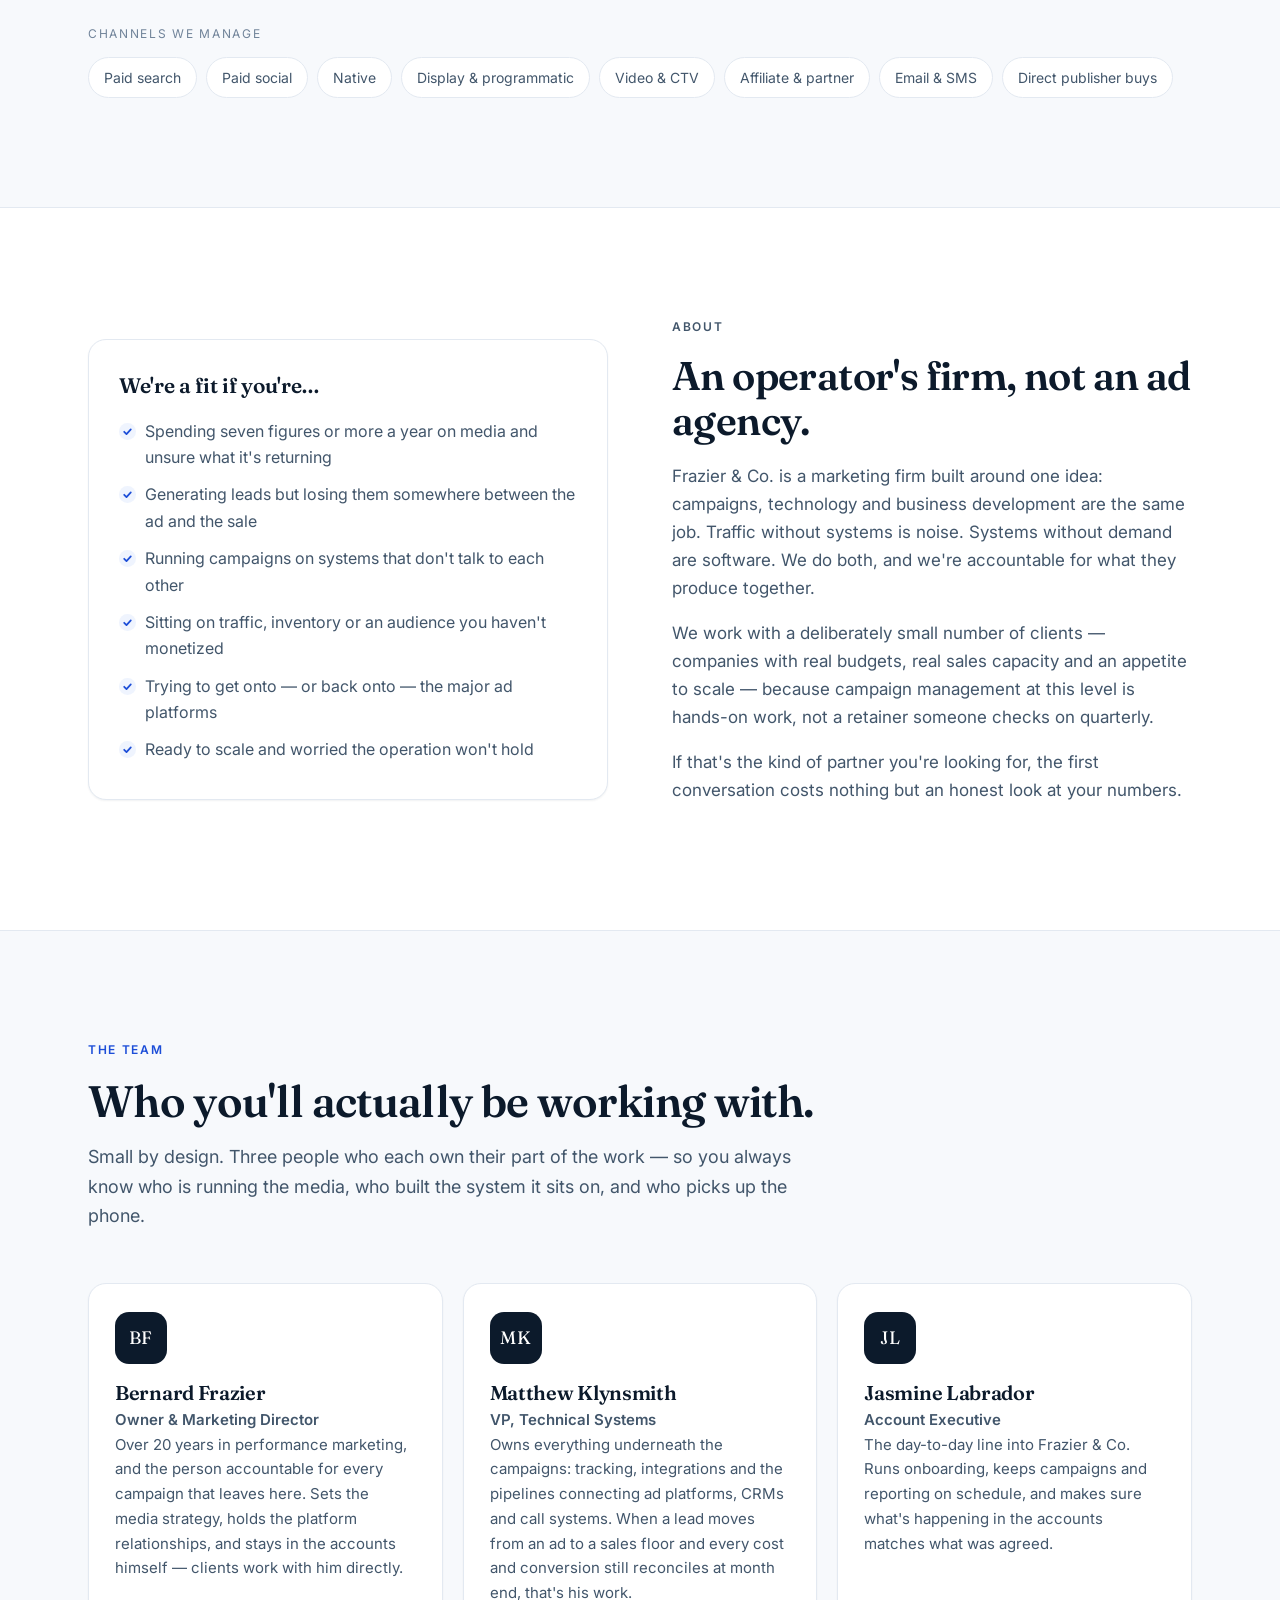
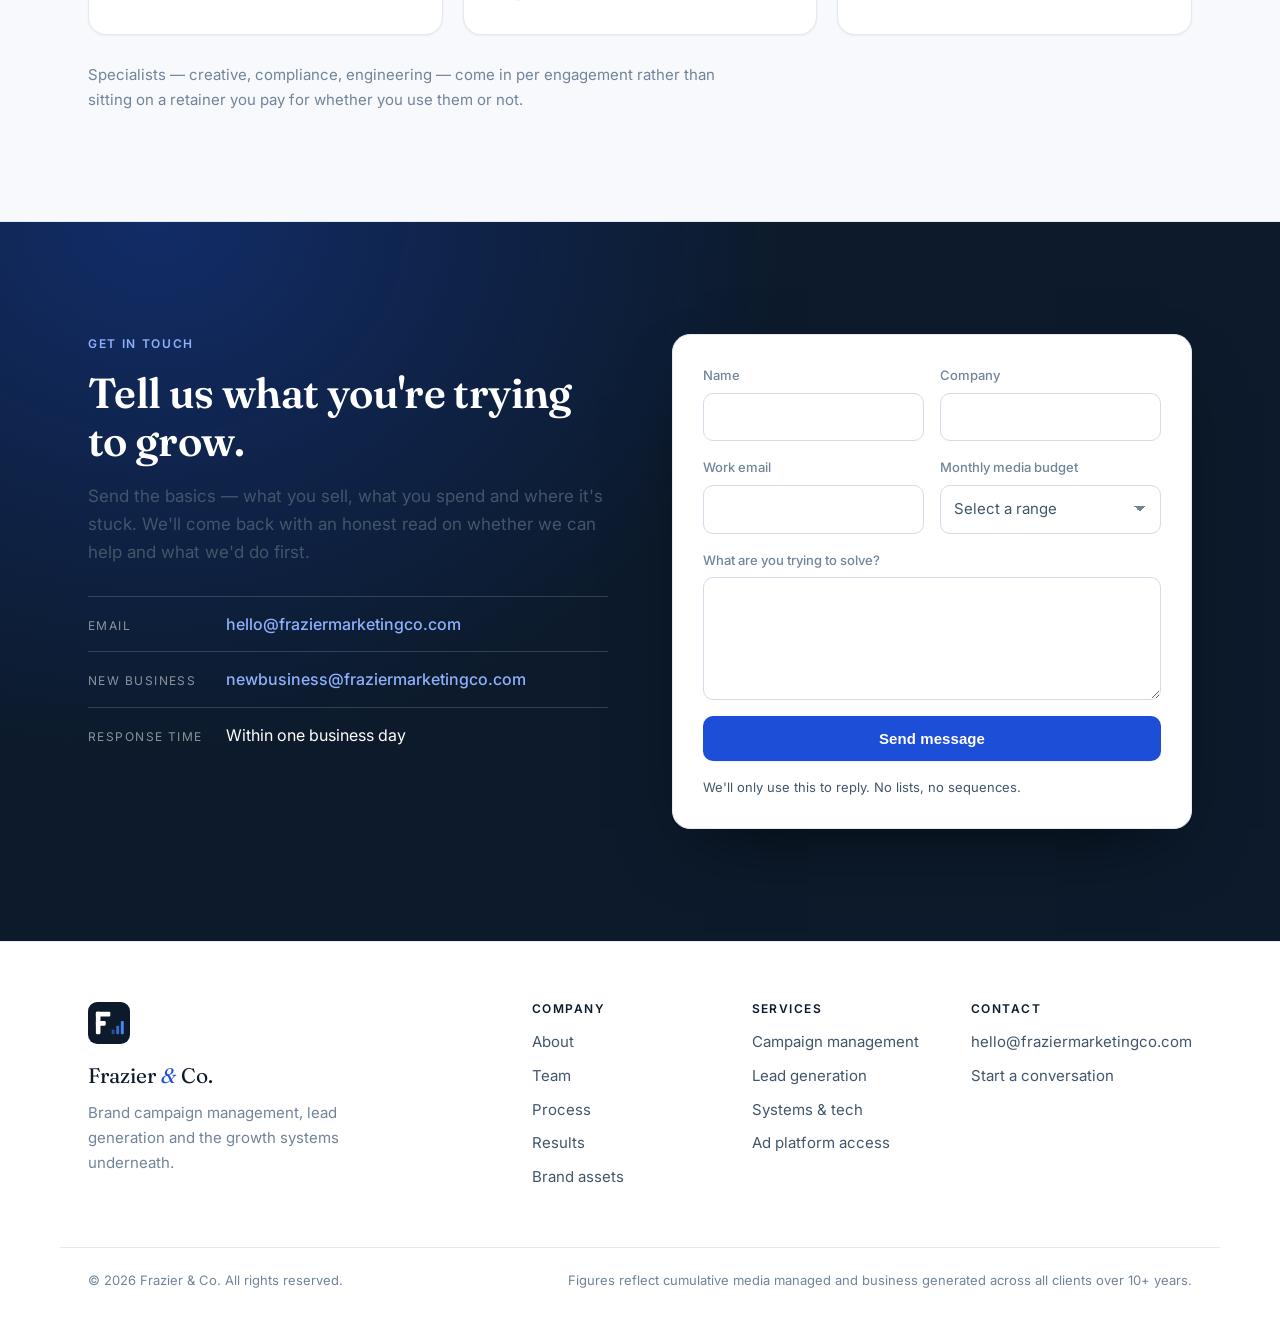
==== commit 0f3ba9c2: "Correct the owner's name to Bernard Frazier Updates the team card and its monogram initials (RF -> B" ====
--- a/index.html
+++ b/index.html
@@ -264,8 +264,8 @@
     </header>
     <div class="team">
       <article class="member reveal">
-        <span class="member__avatar" aria-hidden="true">RF</span>
-        <h3>Renzo Frazier</h3>
+        <span class="member__avatar" aria-hidden="true">BF</span>
+        <h3>Bernard Frazier</h3>
         <p class="member__role">Owner &amp; Marketing Director</p>
         <p>Over 20 years in performance marketing, and the person accountable for every campaign that leaves here. Sets the media strategy, holds the platform relationships, and stays in the accounts himself — clients work with him directly.</p>
       </article>
